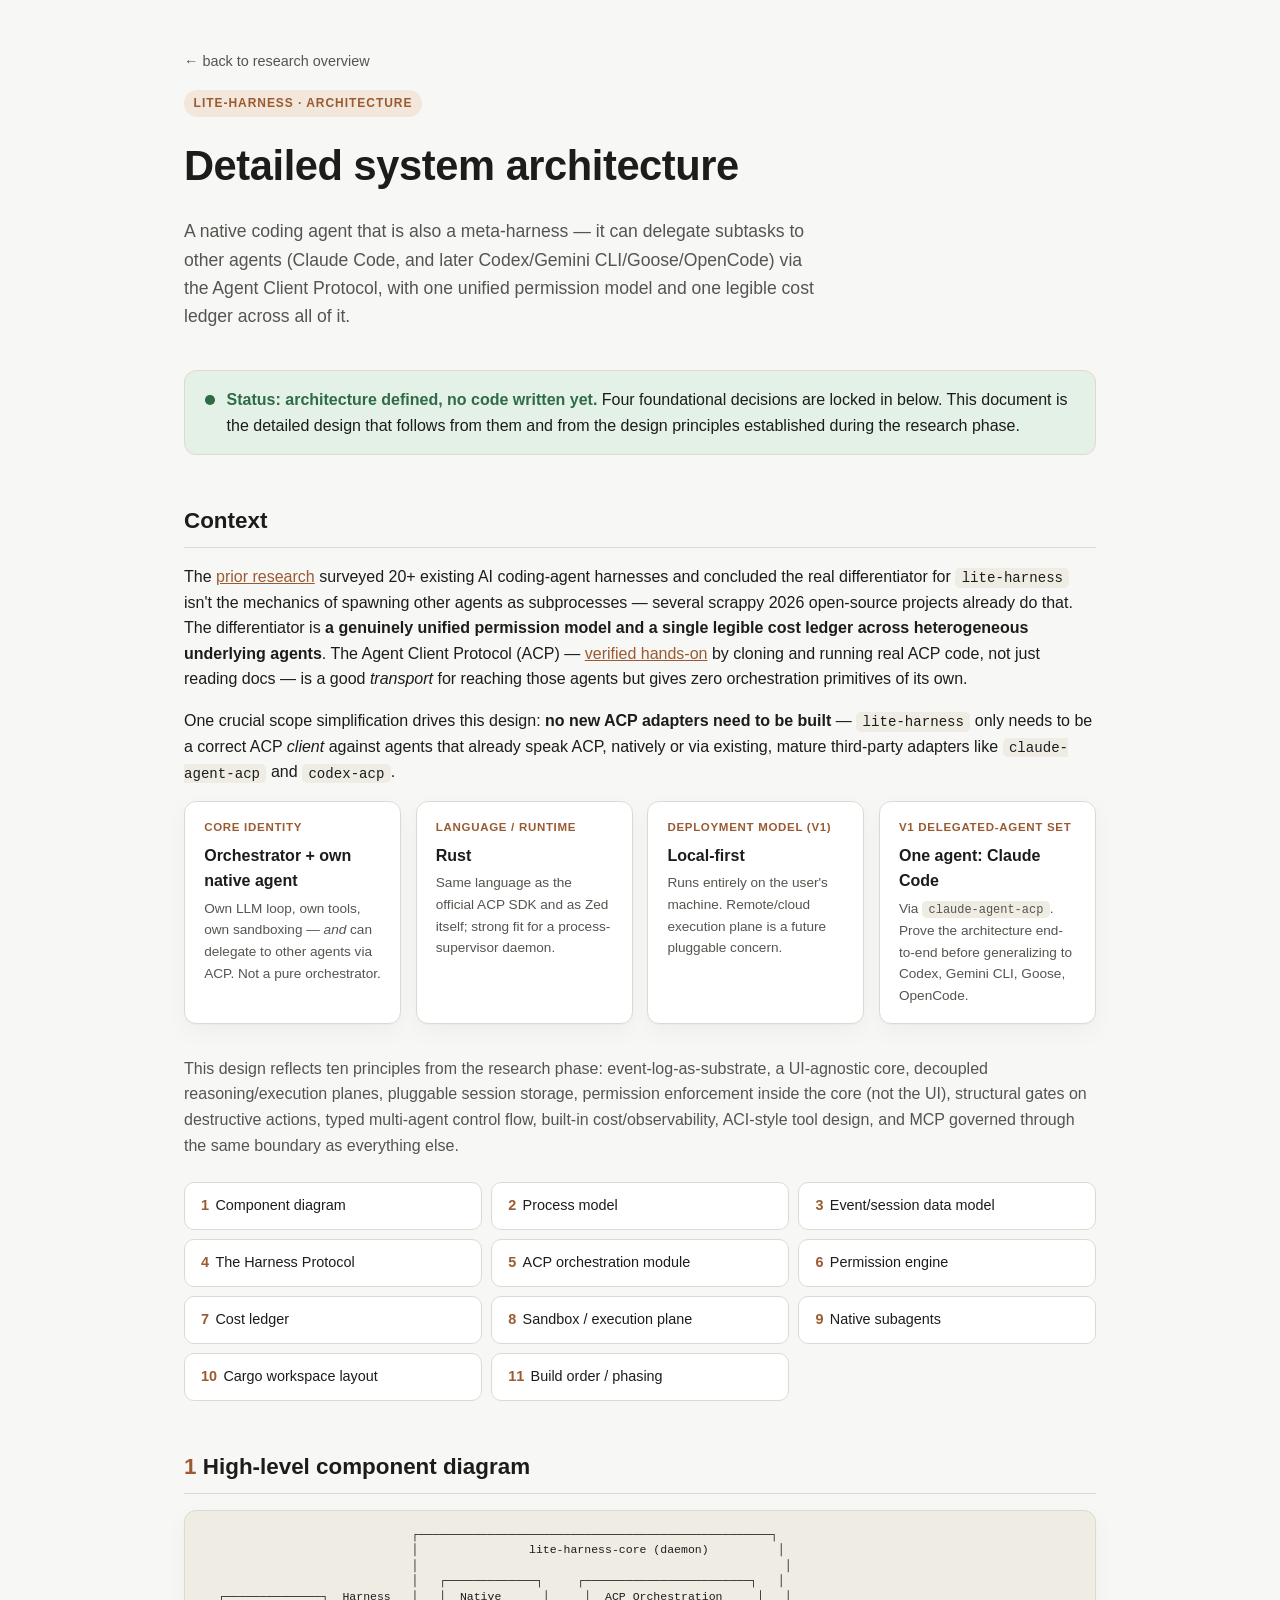
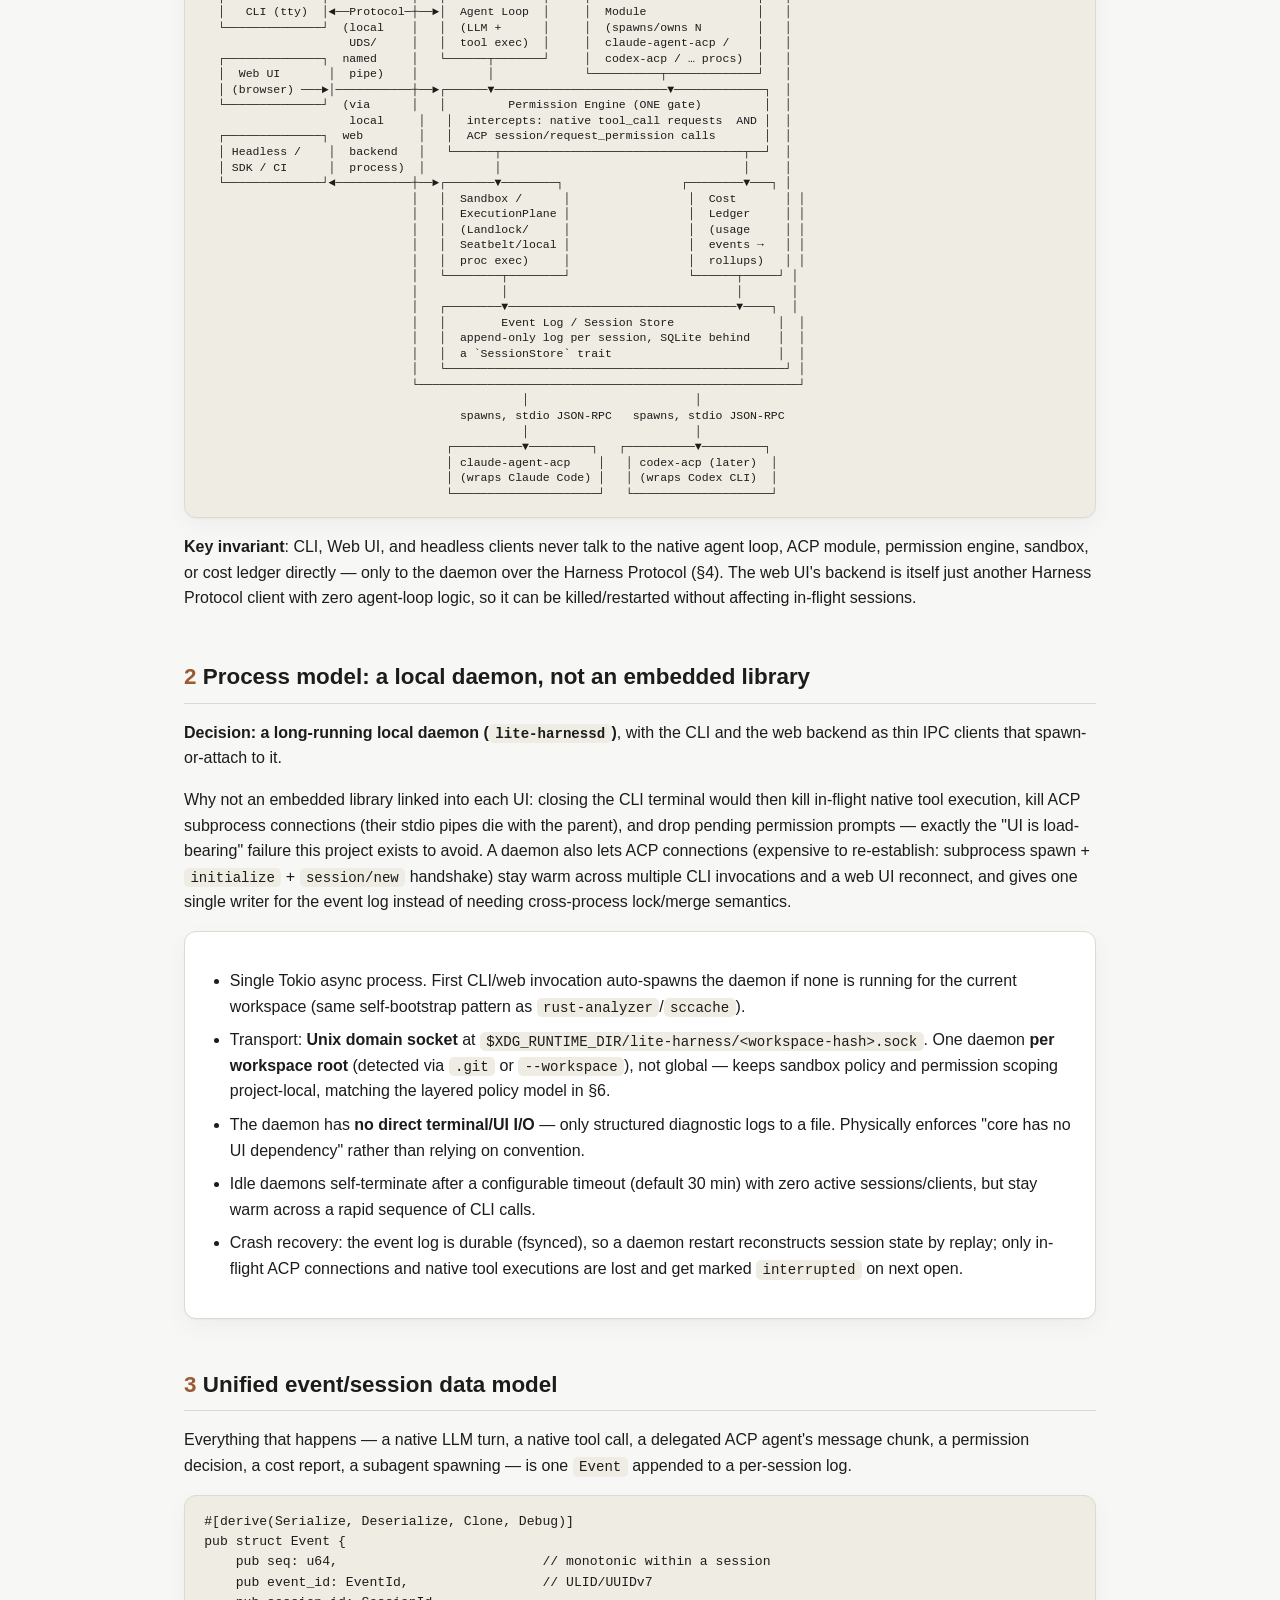
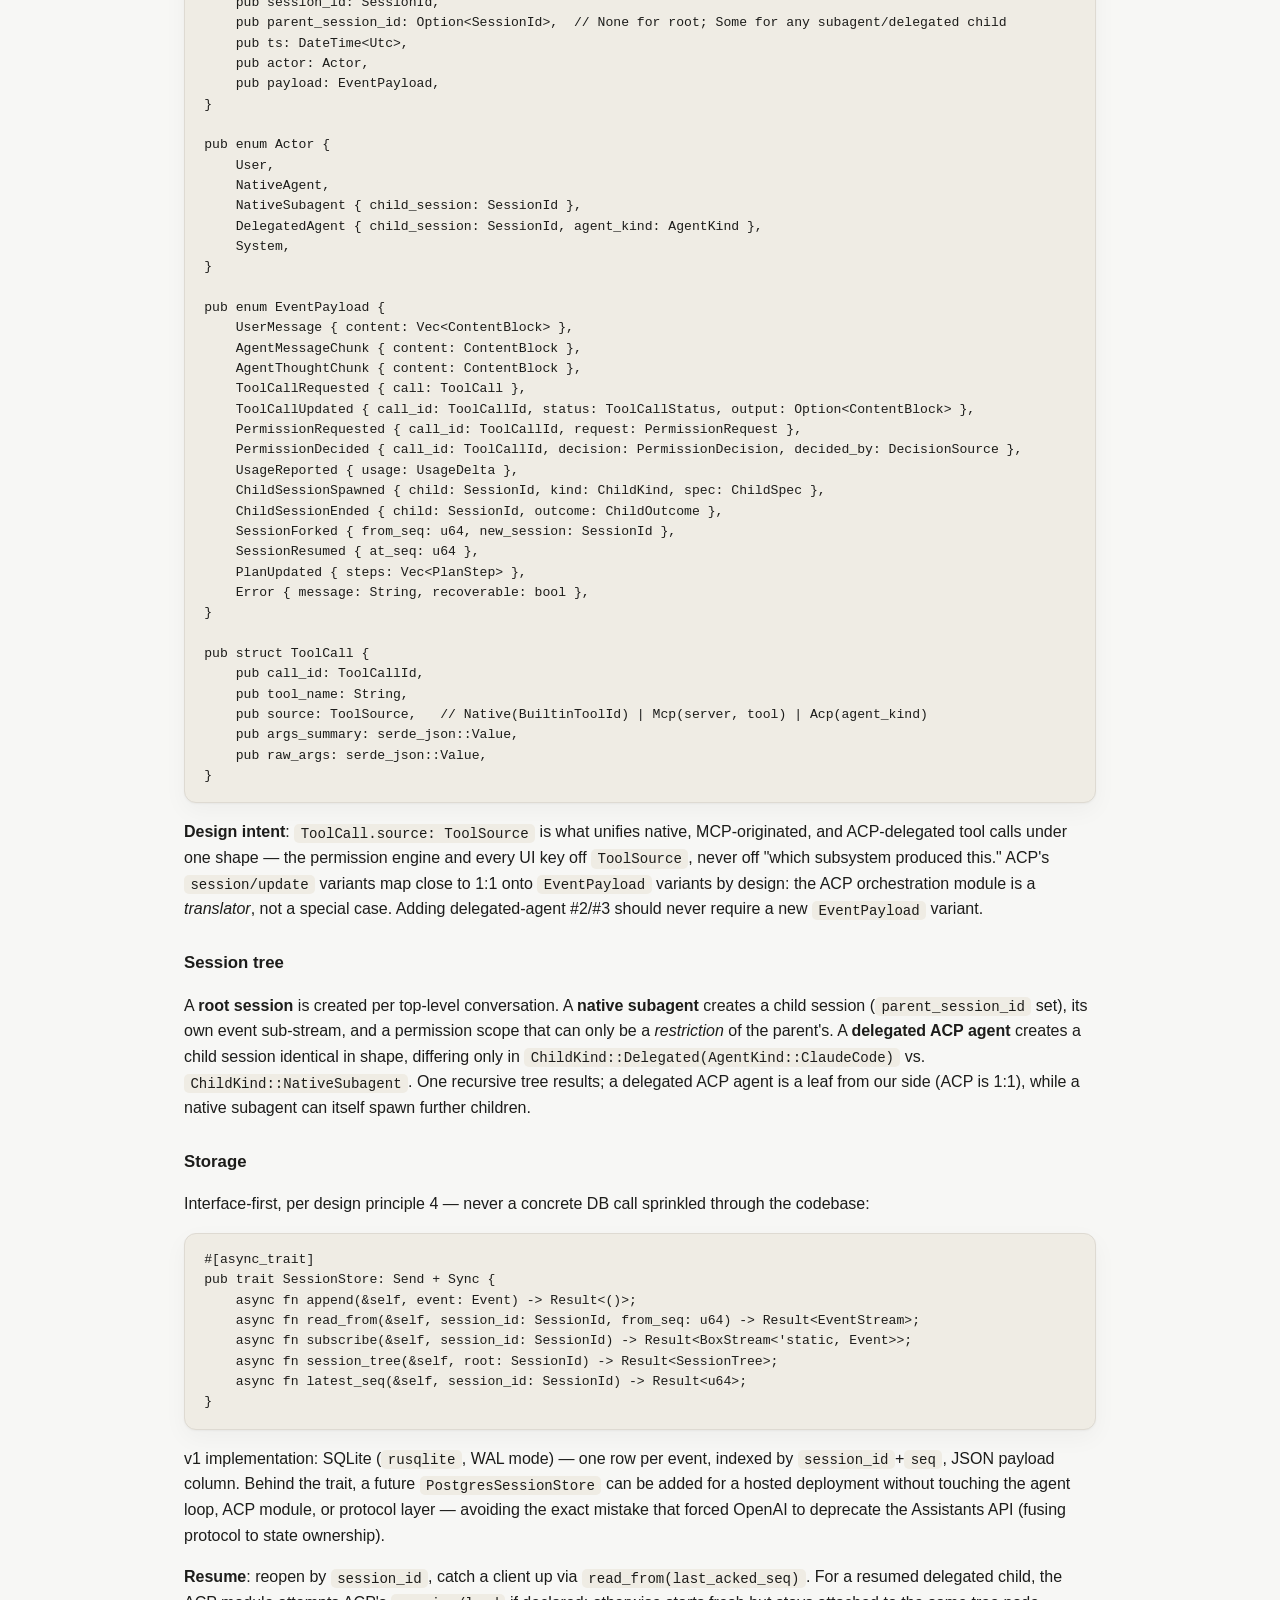
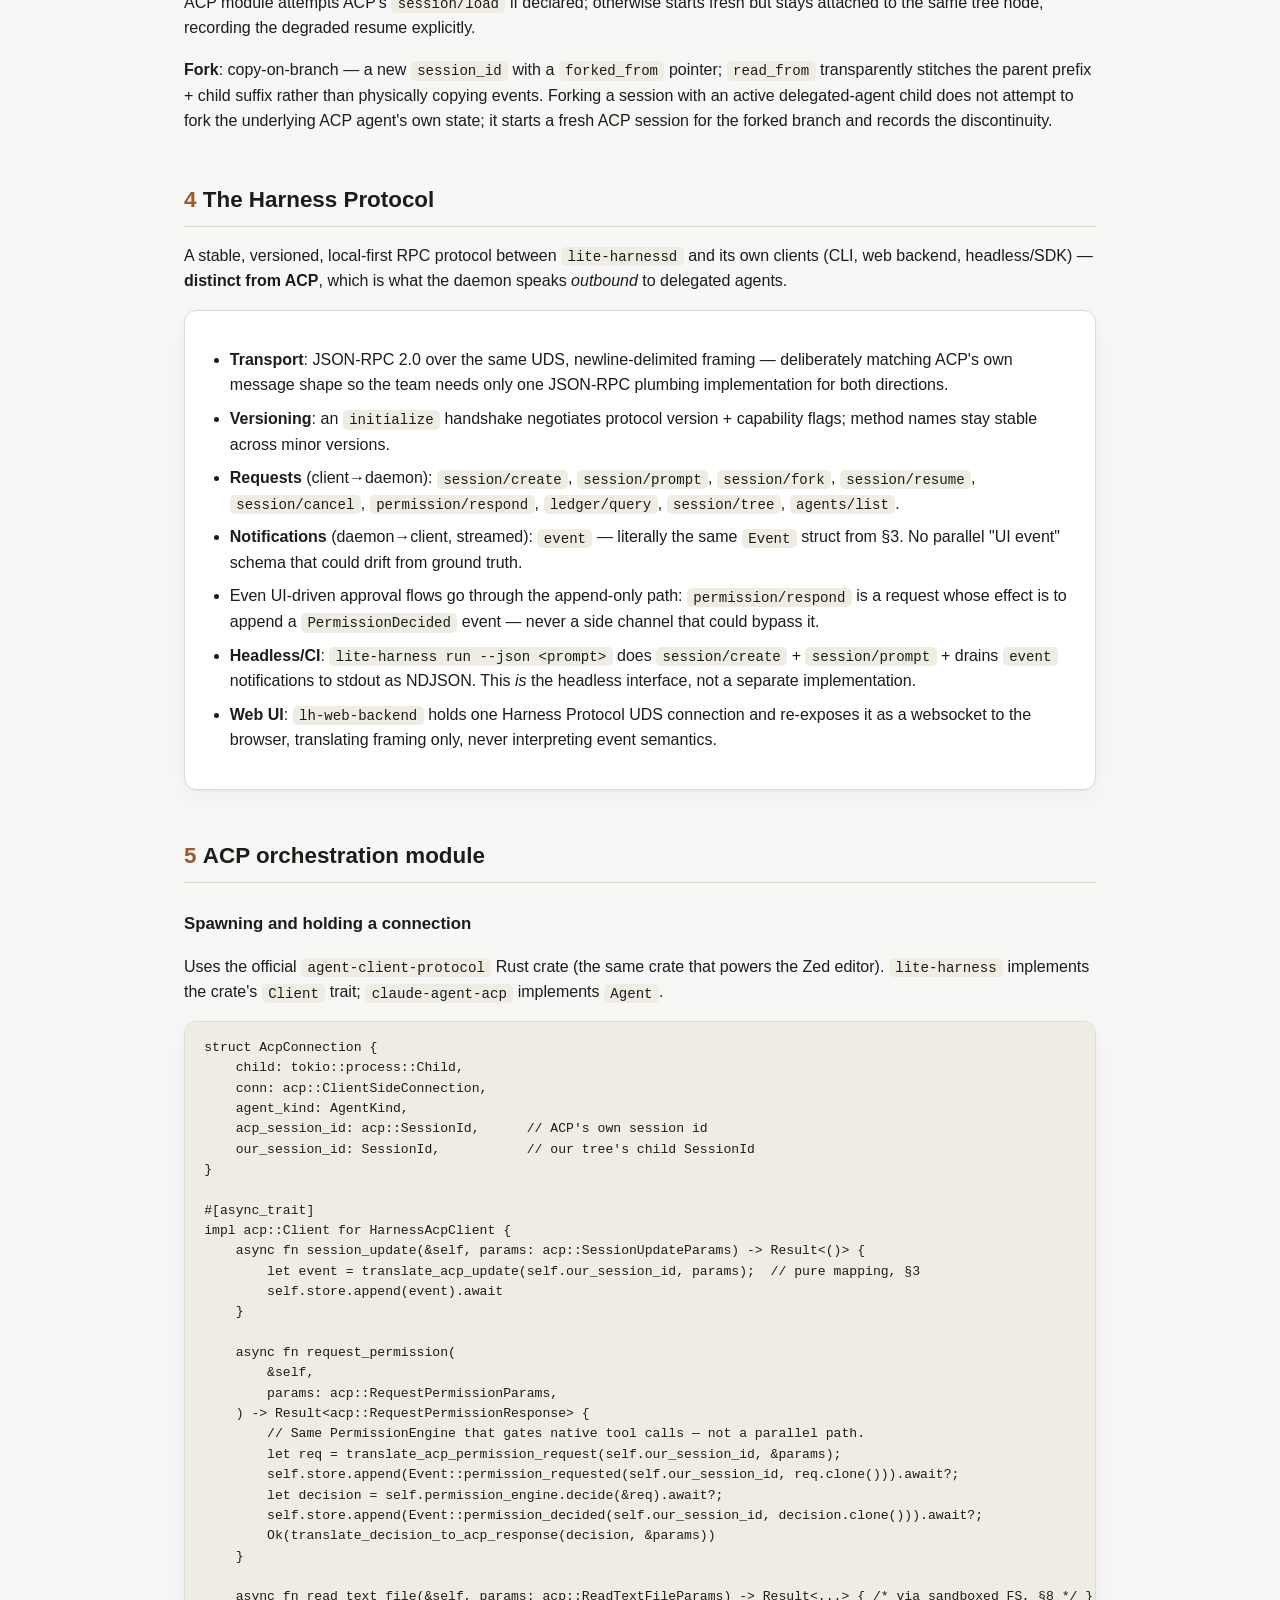
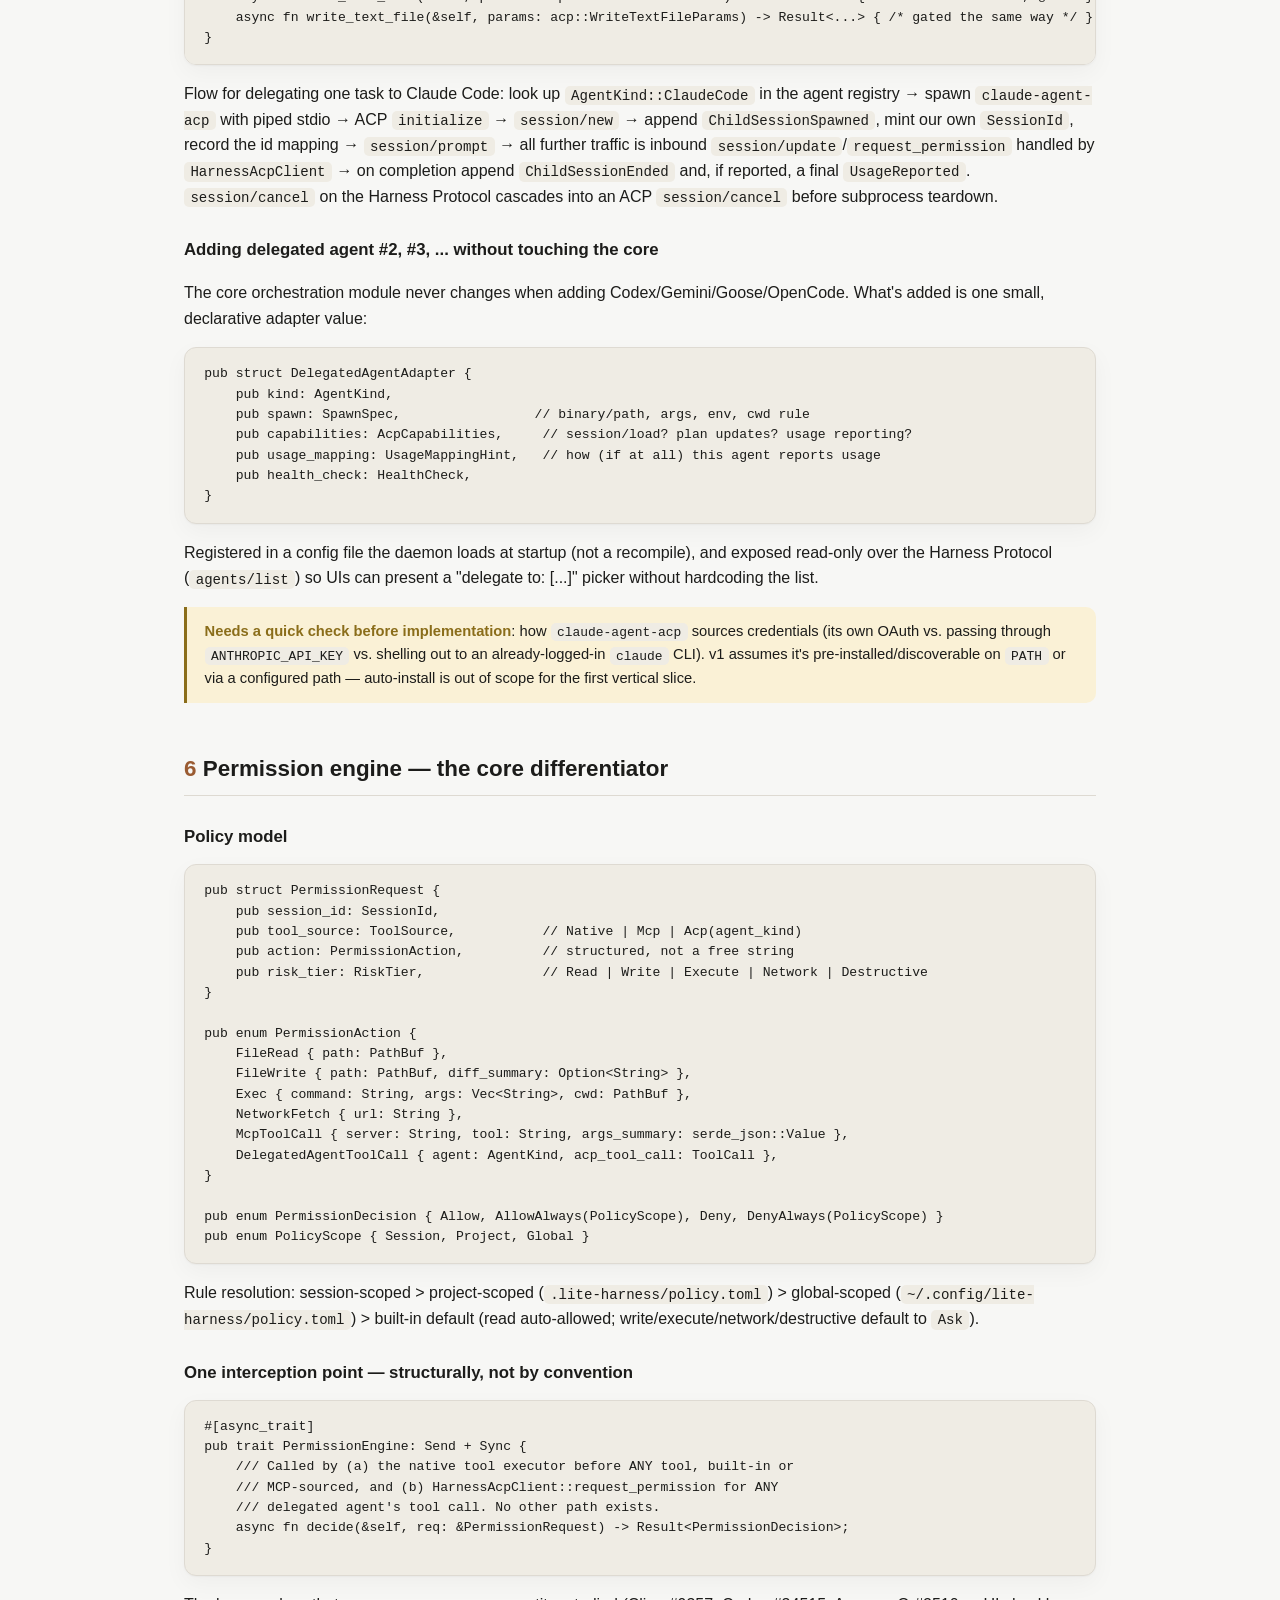
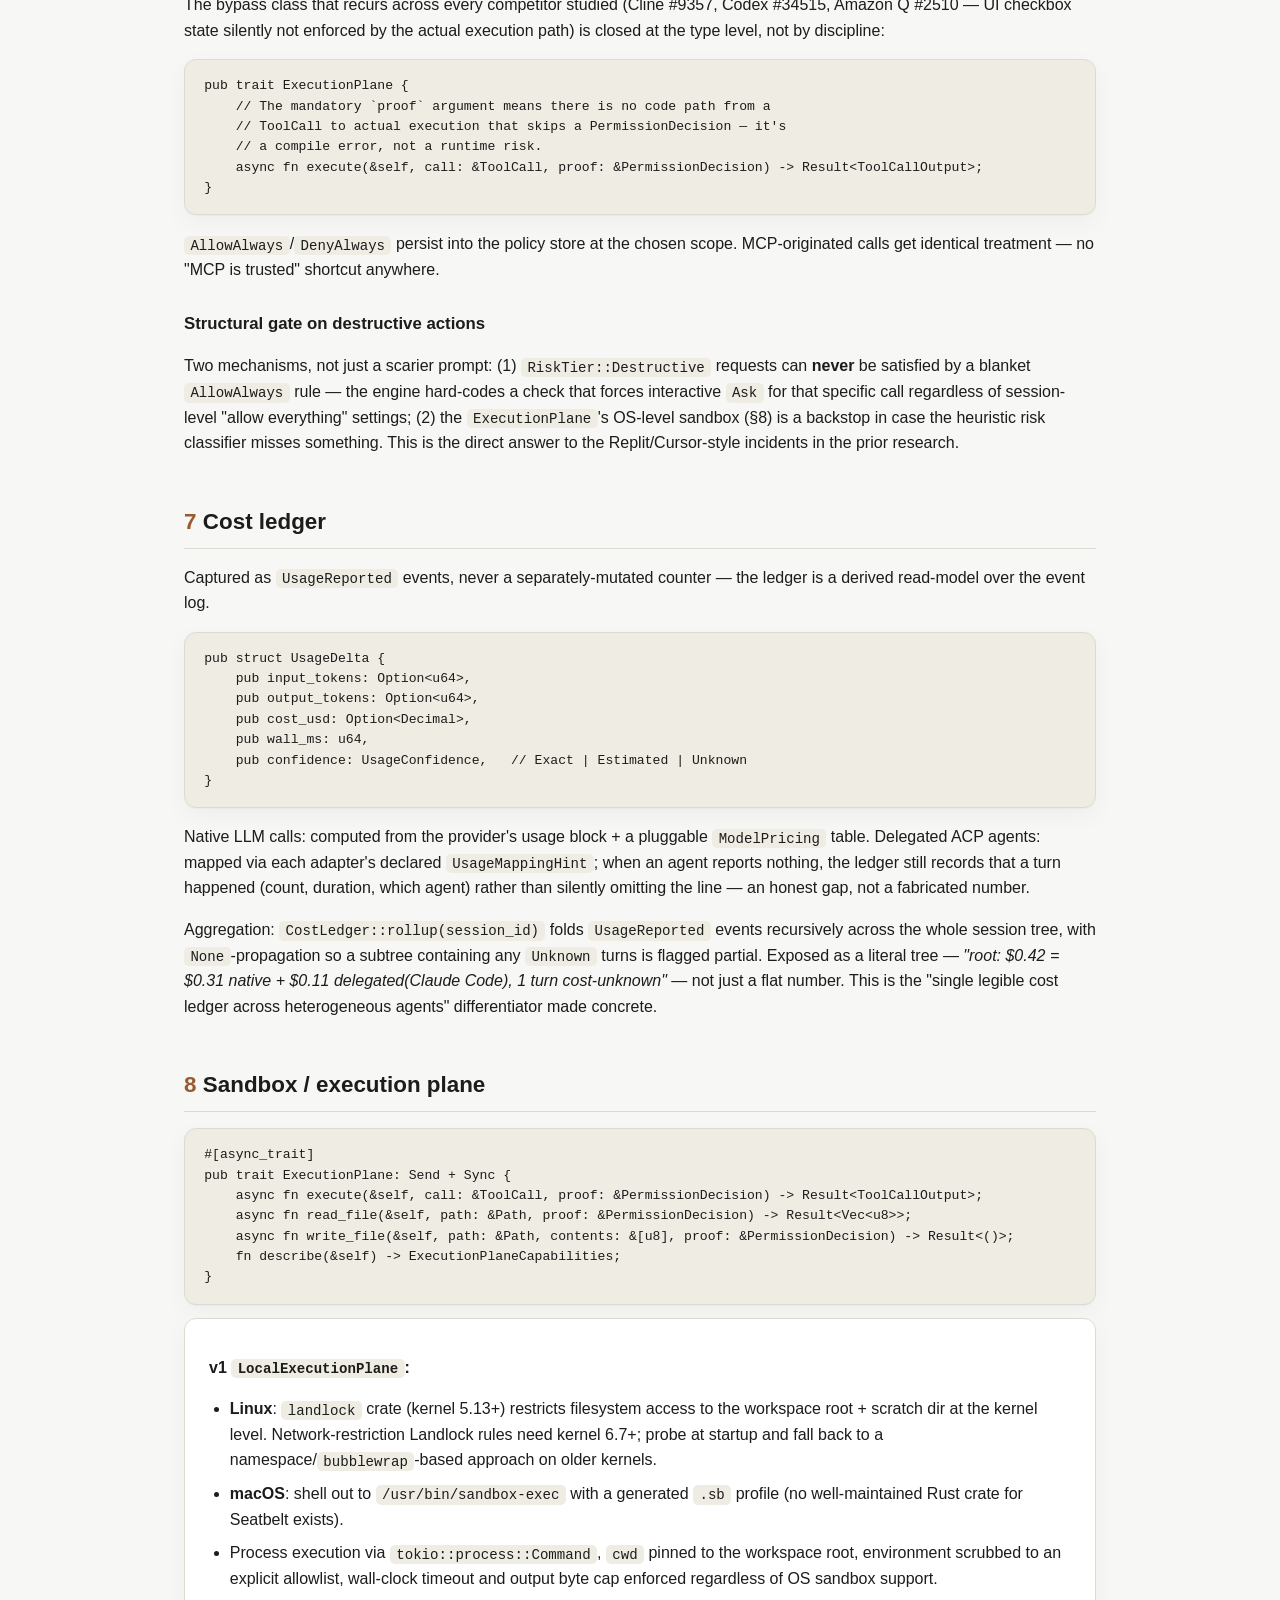
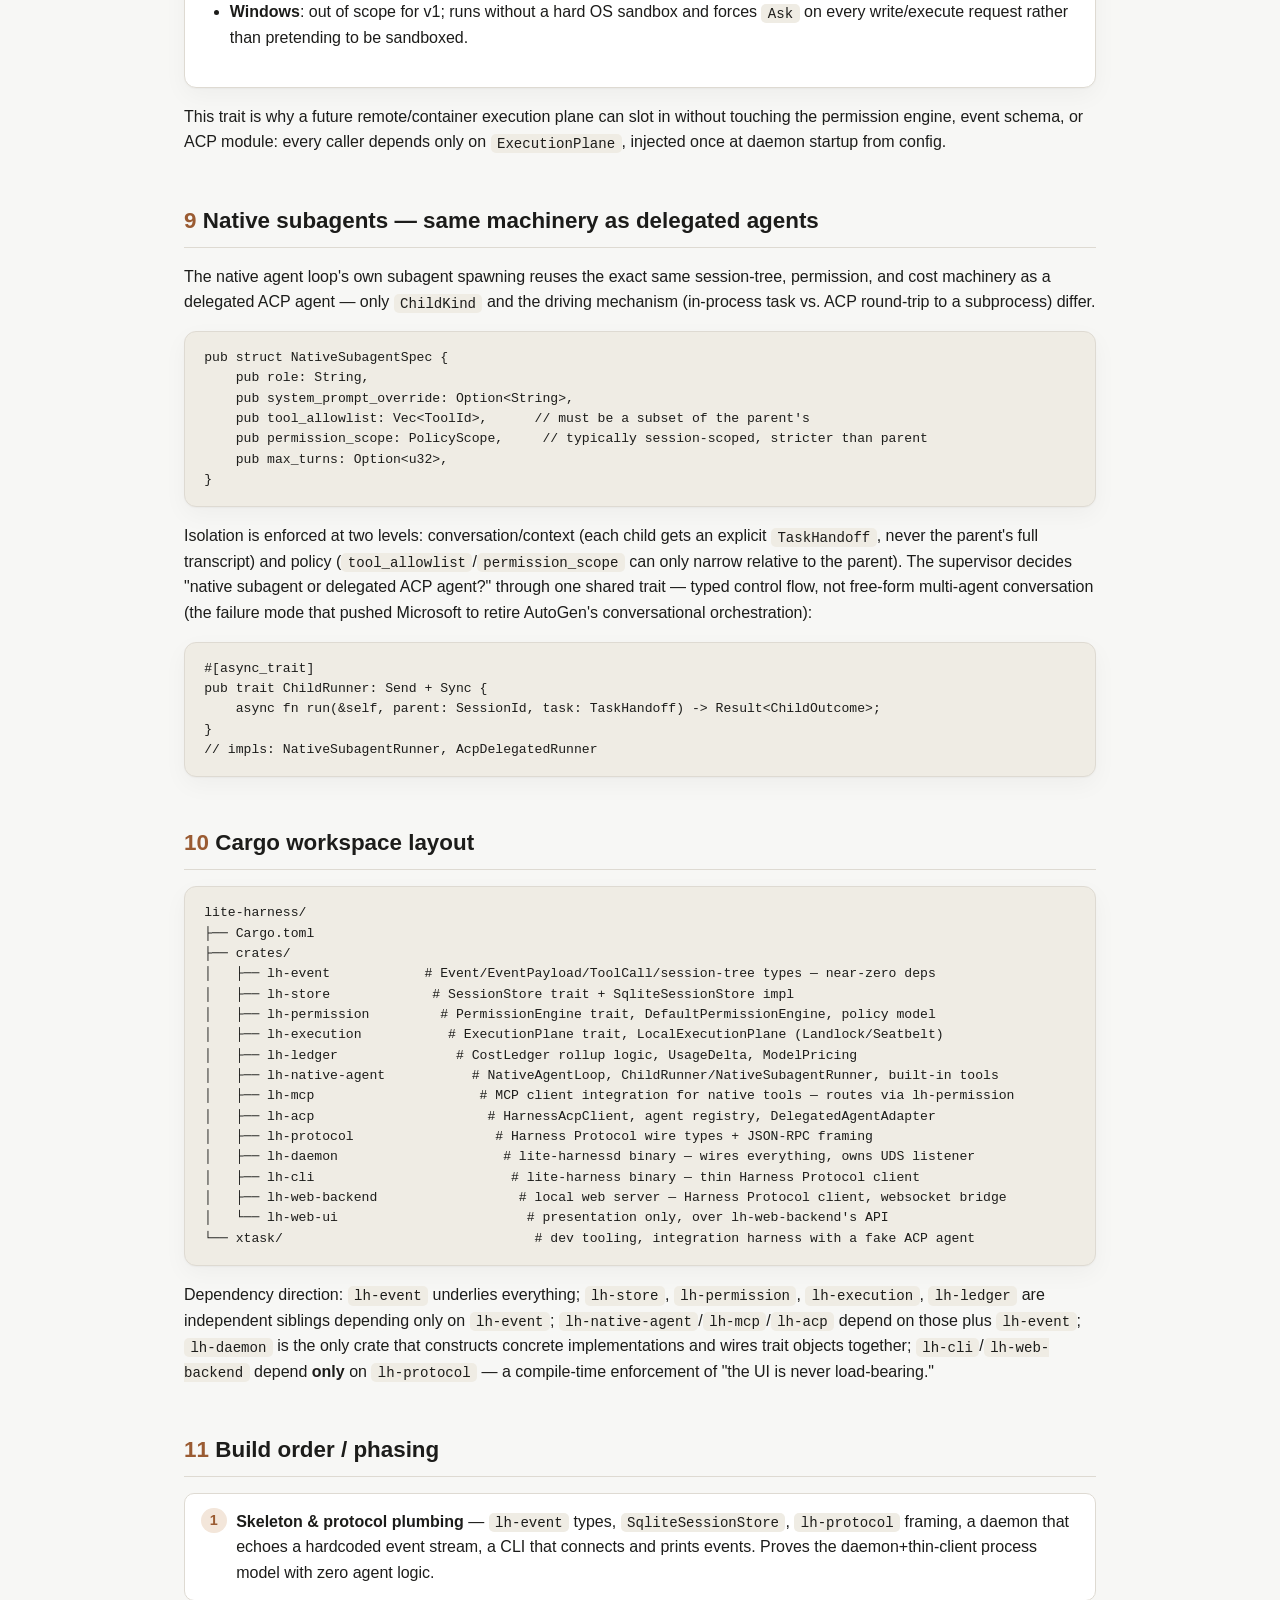
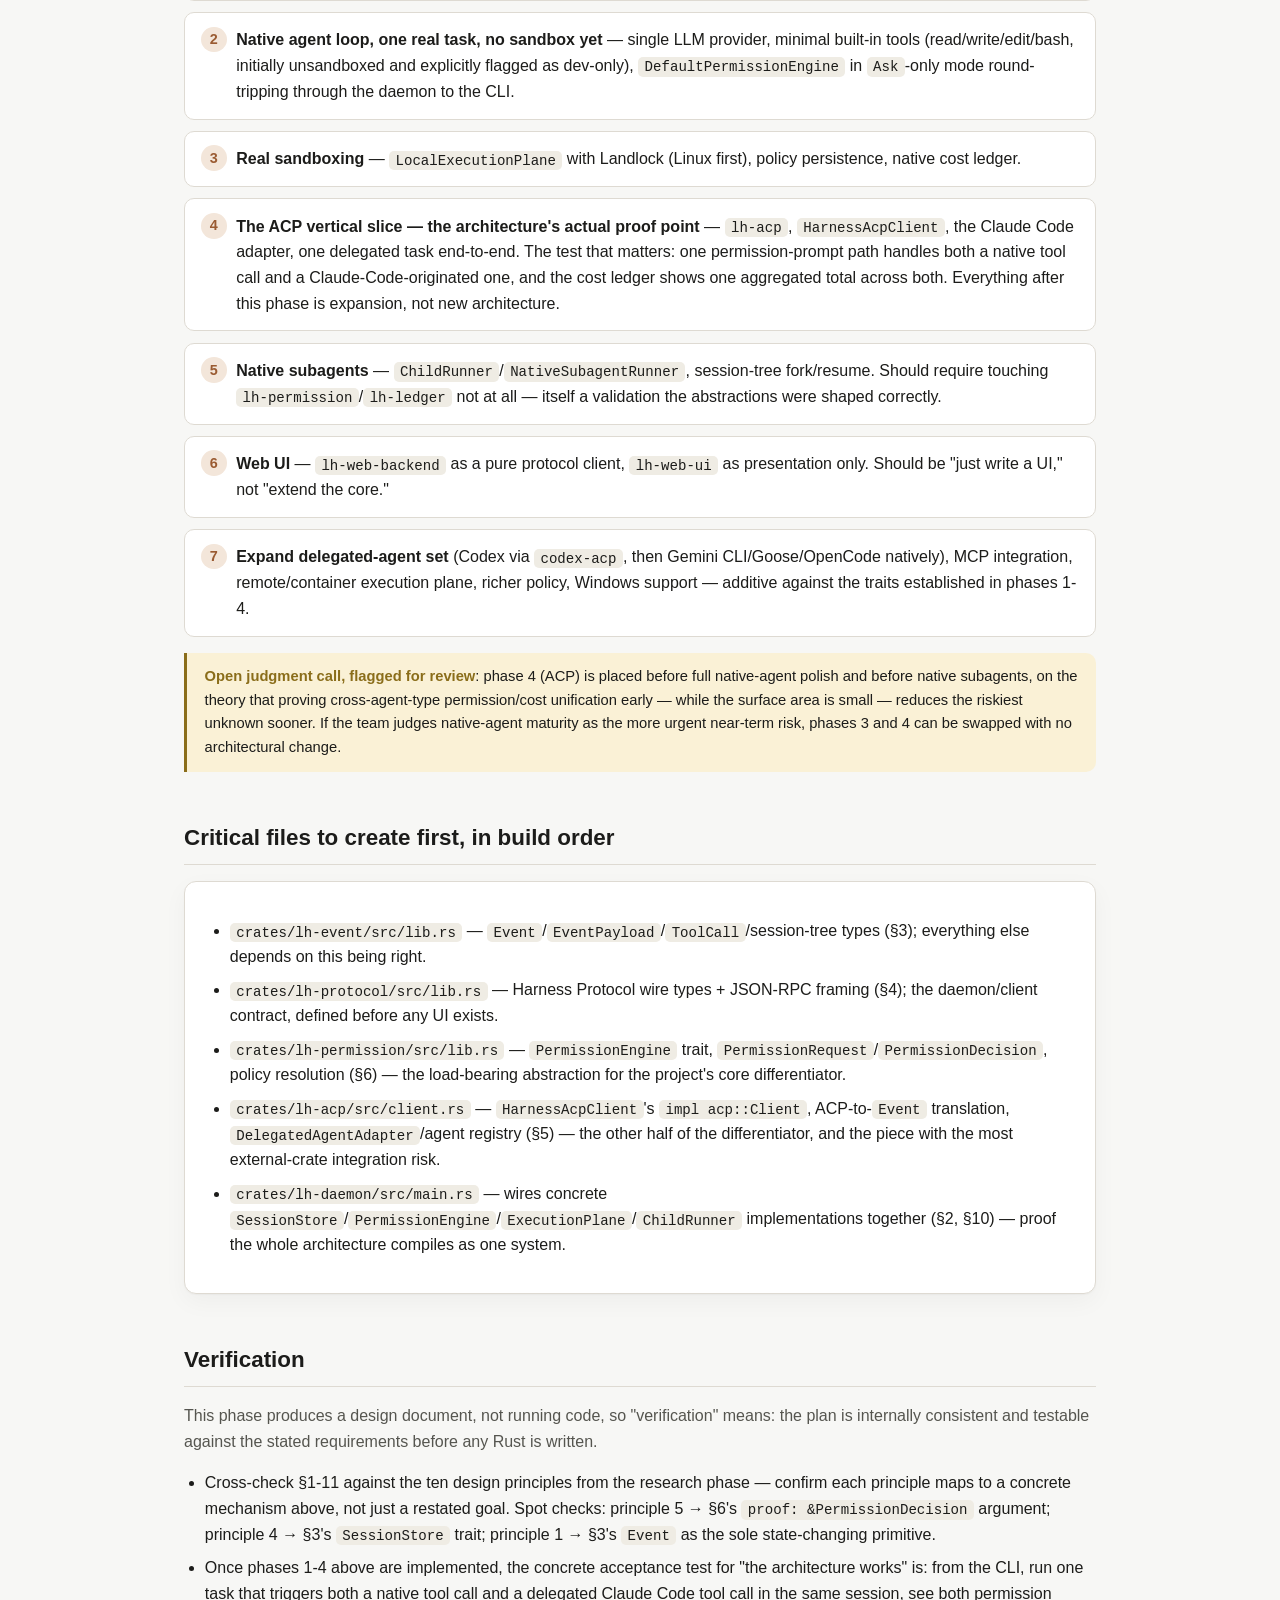
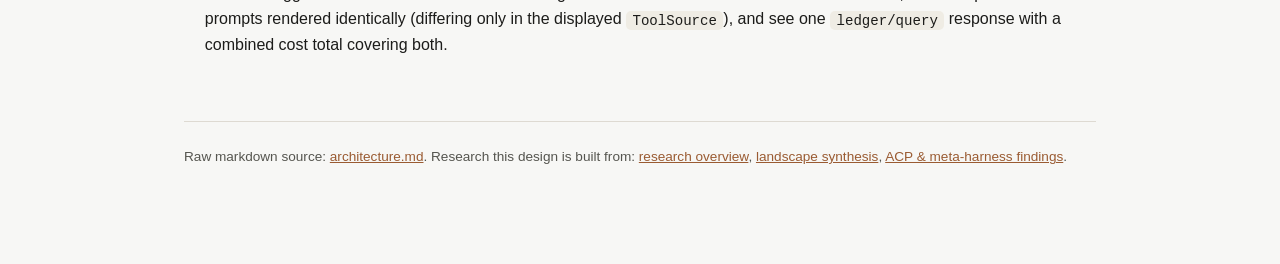
==== docs/architecture/index.html @ 16bb51ad "Add detailed system architecture as a dedicated GitHub Pages page Design the full lite-harness archi" ====
<!doctype html>
<html lang="en">
<head>
<meta charset="utf-8">
<meta name="viewport" content="width=device-width, initial-scale=1">
<title>lite-harness — Architecture</title>
<meta name="description" content="Detailed system architecture for lite-harness: a native coding agent that is also a meta-harness, delegating to other agents via ACP behind one unified permission model and cost ledger.">
<style>
  :root {
    --bg: #f7f7f5;
    --bg-elevated: #ffffff;
    --text: #1c1c1a;
    --text-dim: #55554f;
    --border: #dedad2;
    --accent: #9a5b32;
    --accent-bg: #f3e6da;
    --code-bg: #efece4;
    --tag-open: #8a6d1a;
    --tag-open-bg: #faf1d6;
    --tag-active: #2f6b46;
    --tag-active-bg: #e3f1e7;
    --tag-gone: #a13f3f;
    --tag-gone-bg: #f8e6e6;
    --shadow: 0 1px 2px rgba(0,0,0,0.04), 0 8px 24px rgba(0,0,0,0.04);
  }
  @media (prefers-color-scheme: dark) {
    :root:not([data-theme="light"]) {
      --bg: #171613;
      --bg-elevated: #201f1b;
      --text: #ece8df;
      --text-dim: #b3ada0;
      --border: #37342c;
      --accent: #e0a172;
      --accent-bg: #332419;
      --code-bg: #262420;
      --tag-open: #e0c25f;
      --tag-open-bg: #332c14;
      --tag-active: #7cc79a;
      --tag-active-bg: #16301f;
      --tag-gone: #e08a8a;
      --tag-gone-bg: #33191a;
      --shadow: 0 1px 2px rgba(0,0,0,0.3), 0 8px 24px rgba(0,0,0,0.35);
    }
  }
  :root[data-theme="dark"] {
    --bg: #171613;
    --bg-elevated: #201f1b;
    --text: #ece8df;
    --text-dim: #b3ada0;
    --border: #37342c;
    --accent: #e0a172;
    --accent-bg: #332419;
    --code-bg: #262420;
    --tag-open: #e0c25f;
    --tag-open-bg: #332c14;
    --tag-active: #7cc79a;
    --tag-active-bg: #16301f;
    --tag-gone: #e08a8a;
    --tag-gone-bg: #33191a;
    --shadow: 0 1px 2px rgba(0,0,0,0.3), 0 8px 24px rgba(0,0,0,0.35);
  }

  * { box-sizing: border-box; }
  body {
    margin: 0;
    background: var(--bg);
    color: var(--text);
    font-family: -apple-system, BlinkMacSystemFont, "Segoe UI", Helvetica, Arial, sans-serif;
    line-height: 1.6;
  }
  .wrap { max-width: 960px; margin: 0 auto; padding: 3rem 1.5rem 6rem; }

  header.hero { margin-bottom: 2.5rem; }
  .eyebrow {
    display: inline-block;
    font-size: 0.75rem;
    letter-spacing: 0.08em;
    text-transform: uppercase;
    color: var(--accent);
    background: var(--accent-bg);
    padding: 0.25rem 0.6rem;
    border-radius: 999px;
    font-weight: 600;
    margin-bottom: 1rem;
  }
  .back-link {
    display: inline-block;
    margin-bottom: 1rem;
    font-size: 0.9rem;
    color: var(--text-dim);
    text-decoration: none;
  }
  .back-link:hover { color: var(--accent); }
  h1 {
    font-size: clamp(1.8rem, 4vw, 2.6rem);
    margin: 0 0 0.75rem;
    letter-spacing: -0.01em;
  }
  .subtitle { color: var(--text-dim); font-size: 1.1rem; max-width: 65ch; }

  h2 {
    font-size: 1.4rem;
    margin: 3rem 0 1rem;
    padding-bottom: 0.5rem;
    border-bottom: 1px solid var(--border);
  }
  h2 .num { color: var(--accent); margin-right: 0.4rem; }
  h3 { font-size: 1.05rem; margin: 1.75rem 0 0.5rem; }
  p { color: var(--text); }
  p.dim, li.dim { color: var(--text-dim); }

  .card {
    background: var(--bg-elevated);
    border: 1px solid var(--border);
    border-radius: 12px;
    padding: 1.25rem 1.5rem;
    box-shadow: var(--shadow);
    margin-bottom: 1rem;
  }

  .status-banner {
    display: flex;
    gap: 0.75rem;
    align-items: flex-start;
    background: var(--tag-active-bg);
    border: 1px solid var(--border);
    border-radius: 12px;
    padding: 1rem 1.25rem;
    margin-bottom: 2rem;
  }
  .status-banner .dot {
    flex-shrink: 0;
    width: 0.6rem; height: 0.6rem;
    border-radius: 50%;
    background: var(--tag-active);
    margin-top: 0.5rem;
  }
  .status-banner strong { color: var(--tag-active); }

  ul, ol { padding-left: 1.3rem; }
  li { margin-bottom: 0.5rem; }

  code {
    background: var(--code-bg);
    padding: 0.1rem 0.4rem;
    border-radius: 5px;
    font-size: 0.88em;
    font-family: ui-monospace, SFMono-Regular, Menlo, Consolas, monospace;
  }

  pre {
    background: var(--code-bg);
    border: 1px solid var(--border);
    border-radius: 12px;
    padding: 1rem 1.2rem;
    overflow-x: auto;
    font-size: 0.82rem;
    line-height: 1.55;
    font-family: ui-monospace, SFMono-Regular, Menlo, Consolas, monospace;
    box-shadow: var(--shadow);
  }
  pre code { background: none; padding: 0; font-size: 1em; }
  pre.diagram { font-size: 0.72rem; line-height: 1.35; }

  .decisions-grid {
    display: grid;
    grid-template-columns: repeat(auto-fit, minmax(210px, 1fr));
    gap: 0.9rem;
    margin: 1rem 0 2rem;
  }
  .decision-card {
    background: var(--bg-elevated);
    border: 1px solid var(--border);
    border-radius: 12px;
    padding: 1rem 1.2rem;
    box-shadow: var(--shadow);
  }
  .decision-card .label {
    font-size: 0.72rem;
    text-transform: uppercase;
    letter-spacing: 0.06em;
    color: var(--accent);
    font-weight: 600;
    margin-bottom: 0.4rem;
  }
  .decision-card .value { font-weight: 600; margin-bottom: 0.25rem; }
  .decision-card .detail { font-size: 0.85rem; color: var(--text-dim); }

  .toc {
    display: grid;
    grid-template-columns: repeat(auto-fit, minmax(240px, 1fr));
    gap: 0.6rem;
    margin: 1.5rem 0;
  }
  .toc a {
    display: block;
    text-decoration: none;
    color: inherit;
    background: var(--bg-elevated);
    border: 1px solid var(--border);
    border-radius: 10px;
    padding: 0.7rem 1rem;
    font-size: 0.9rem;
    transition: border-color 0.12s ease;
  }
  .toc a:hover { border-color: var(--accent); }
  .toc .n { color: var(--accent); font-weight: 700; margin-right: 0.4rem; }

  .judgment {
    border-left: 3px solid var(--tag-open);
    background: var(--tag-open-bg);
    border-radius: 0 10px 10px 0;
    padding: 0.8rem 1.1rem;
    margin: 1rem 0;
    font-size: 0.92rem;
  }
  .judgment strong { color: var(--tag-open); }

  .phase-list { list-style: none; padding: 0; counter-reset: ph; }
  .phase-list li {
    counter-increment: ph;
    background: var(--bg-elevated);
    border: 1px solid var(--border);
    border-radius: 10px;
    padding: 0.9rem 1.1rem 0.9rem 3.2rem;
    margin-bottom: 0.7rem;
    position: relative;
  }
  .phase-list li::before {
    content: counter(ph);
    position: absolute;
    left: 1rem; top: 0.85rem;
    font-weight: 700;
    color: var(--accent);
    font-size: 0.9rem;
    background: var(--accent-bg);
    width: 1.6rem; height: 1.6rem;
    border-radius: 50%;
    display: flex; align-items: center; justify-content: center;
  }

  a { color: var(--accent); }

  footer {
    margin-top: 4rem;
    padding-top: 1.5rem;
    border-top: 1px solid var(--border);
    color: var(--text-dim);
    font-size: 0.85rem;
  }
</style>
</head>
<body>
<div class="wrap">

  <a class="back-link" href="../index.html">&larr; back to research overview</a>

  <header class="hero">
    <span class="eyebrow">lite-harness · architecture</span>
    <h1>Detailed system architecture</h1>
    <p class="subtitle">A native coding agent that is also a meta-harness — it can delegate subtasks to other agents (Claude Code, and later Codex/Gemini CLI/Goose/OpenCode) via the Agent Client Protocol, with one unified permission model and one legible cost ledger across all of it.</p>
  </header>

  <div class="status-banner">
    <div class="dot"></div>
    <div>
      <strong>Status: architecture defined, no code written yet.</strong> Four foundational decisions are locked in below. This document is the detailed design that follows from them and from the design principles established during the research phase.
    </div>
  </div>

  <section>
    <h2>Context</h2>
    <p>The <a href="../index.html">prior research</a> surveyed 20+ existing AI coding-agent harnesses and concluded the real differentiator for <code>lite-harness</code> isn't the mechanics of spawning other agents as subprocesses — several scrappy 2026 open-source projects already do that. The differentiator is <strong>a genuinely unified permission model and a single legible cost ledger across heterogeneous underlying agents</strong>. The Agent Client Protocol (ACP) — <a href="../research/raw/acp-and-meta-harness.md">verified hands-on</a> by cloning and running real ACP code, not just reading docs — is a good <em>transport</em> for reaching those agents but gives zero orchestration primitives of its own.</p>
    <p>One crucial scope simplification drives this design: <strong>no new ACP adapters need to be built</strong> — <code>lite-harness</code> only needs to be a correct ACP <em>client</em> against agents that already speak ACP, natively or via existing, mature third-party adapters like <code>claude-agent-acp</code> and <code>codex-acp</code>.</p>

    <div class="decisions-grid">
      <div class="decision-card">
        <div class="label">Core identity</div>
        <div class="value">Orchestrator + own native agent</div>
        <div class="detail">Own LLM loop, own tools, own sandboxing — <em>and</em> can delegate to other agents via ACP. Not a pure orchestrator.</div>
      </div>
      <div class="decision-card">
        <div class="label">Language / runtime</div>
        <div class="value">Rust</div>
        <div class="detail">Same language as the official ACP SDK and as Zed itself; strong fit for a process-supervisor daemon.</div>
      </div>
      <div class="decision-card">
        <div class="label">Deployment model (v1)</div>
        <div class="value">Local-first</div>
        <div class="detail">Runs entirely on the user's machine. Remote/cloud execution plane is a future pluggable concern.</div>
      </div>
      <div class="decision-card">
        <div class="label">v1 delegated-agent set</div>
        <div class="value">One agent: Claude Code</div>
        <div class="detail">Via <code>claude-agent-acp</code>. Prove the architecture end-to-end before generalizing to Codex, Gemini CLI, Goose, OpenCode.</div>
      </div>
    </div>

    <p class="dim">This design reflects ten principles from the research phase: event-log-as-substrate, a UI-agnostic core, decoupled reasoning/execution planes, pluggable session storage, permission enforcement inside the core (not the UI), structural gates on destructive actions, typed multi-agent control flow, built-in cost/observability, ACI-style tool design, and MCP governed through the same boundary as everything else.</p>
  </section>

  <nav class="toc">
    <a href="#diagram"><span class="n">1</span>Component diagram</a>
    <a href="#process"><span class="n">2</span>Process model</a>
    <a href="#data-model"><span class="n">3</span>Event/session data model</a>
    <a href="#protocol"><span class="n">4</span>The Harness Protocol</a>
    <a href="#acp"><span class="n">5</span>ACP orchestration module</a>
    <a href="#permission"><span class="n">6</span>Permission engine</a>
    <a href="#ledger"><span class="n">7</span>Cost ledger</a>
    <a href="#sandbox"><span class="n">8</span>Sandbox / execution plane</a>
    <a href="#subagents"><span class="n">9</span>Native subagents</a>
    <a href="#workspace"><span class="n">10</span>Cargo workspace layout</a>
    <a href="#phasing"><span class="n">11</span>Build order / phasing</a>
  </nav>

  <section id="diagram">
    <h2><span class="num">1</span>High-level component diagram</h2>
    <pre class="diagram"><code>                              ┌───────────────────────────────────────────────────┐
                              │                lite-harness-core (daemon)          │
                              │                                                     │
                              │   ┌─────────────┐     ┌────────────────────────┐   │
  ┌──────────────┐  Harness   │   │  Native      │     │  ACP Orchestration     │   │
  │   CLI (tty)  │◄──Protocol─┼──►│  Agent Loop  │     │  Module                │   │
  └──────────────┘  (local    │   │  (LLM +      │     │  (spawns/owns N        │   │
                     UDS/     │   │  tool exec)  │     │  claude-agent-acp /    │   │
  ┌──────────────┐  named     │   └──────┬───────┘     │  codex-acp / … procs)  │   │
  │  Web UI       │  pipe)    │          │             └──────────┬─────────────┘   │
  │ (browser) ───►│───────────┼──►┌──────▼─────────────────────────▼─────────────┐  │
  └──────────────┘  (via      │   │         Permission Engine (ONE gate)         │  │
                     local     │   │  intercepts: native tool_call requests  AND │  │
  ┌──────────────┐  web        │   │  ACP session/request_permission calls       │  │
  │ Headless /    │  backend   │   └──────┬───────────────────────────────────┬──┘  │
  │ SDK / CI      │  process)  │          │                                   │     │
  └──────────────┘◄───────────┼──►┌───────▼────────┐                 ┌────────▼───┐ │
                              │   │  Sandbox /      │                 │  Cost       │ │
                              │   │  ExecutionPlane │                 │  Ledger     │ │
                              │   │  (Landlock/     │                 │  (usage     │ │
                              │   │  Seatbelt/local │                 │  events →   │ │
                              │   │  proc exec)     │                 │  rollups)   │ │
                              │   └────────┬────────┘                 └──────┬─────┘ │
                              │            │                                 │       │
                              │   ┌────────▼─────────────────────────────────▼────┐  │
                              │   │        Event Log / Session Store               │  │
                              │   │  append-only log per session, SQLite behind    │  │
                              │   │  a `SessionStore` trait                        │  │
                              │   └─────────────────────────────────────────────────┘ │
                              └───────────────────────────────────────────────────────┘
                                              │                        │
                                     spawns, stdio JSON-RPC   spawns, stdio JSON-RPC
                                              │                        │
                                   ┌──────────▼─────────┐   ┌──────────▼─────────┐
                                   │ claude-agent-acp    │   │ codex-acp (later)  │
                                   │ (wraps Claude Code) │   │ (wraps Codex CLI)  │
                                   └─────────────────────┘   └────────────────────┘</code></pre>
    <p><strong>Key invariant</strong>: CLI, Web UI, and headless clients never talk to the native agent loop, ACP module, permission engine, sandbox, or cost ledger directly — only to the daemon over the Harness Protocol (§4). The web UI's backend is itself just another Harness Protocol client with zero agent-loop logic, so it can be killed/restarted without affecting in-flight sessions.</p>
  </section>

  <section id="process">
    <h2><span class="num">2</span>Process model: a local daemon, not an embedded library</h2>
    <p><strong>Decision: a long-running local daemon (<code>lite-harnessd</code>)</strong>, with the CLI and the web backend as thin IPC clients that spawn-or-attach to it.</p>
    <p>Why not an embedded library linked into each UI: closing the CLI terminal would then kill in-flight native tool execution, kill ACP subprocess connections (their stdio pipes die with the parent), and drop pending permission prompts — exactly the "UI is load-bearing" failure this project exists to avoid. A daemon also lets ACP connections (expensive to re-establish: subprocess spawn + <code>initialize</code> + <code>session/new</code> handshake) stay warm across multiple CLI invocations and a web UI reconnect, and gives one single writer for the event log instead of needing cross-process lock/merge semantics.</p>
    <div class="card">
      <ul>
        <li>Single Tokio async process. First CLI/web invocation auto-spawns the daemon if none is running for the current workspace (same self-bootstrap pattern as <code>rust-analyzer</code>/<code>sccache</code>).</li>
        <li>Transport: <strong>Unix domain socket</strong> at <code>$XDG_RUNTIME_DIR/lite-harness/&lt;workspace-hash&gt;.sock</code>. One daemon <strong>per workspace root</strong> (detected via <code>.git</code> or <code>--workspace</code>), not global — keeps sandbox policy and permission scoping project-local, matching the layered policy model in §6.</li>
        <li>The daemon has <strong>no direct terminal/UI I/O</strong> — only structured diagnostic logs to a file. Physically enforces "core has no UI dependency" rather than relying on convention.</li>
        <li>Idle daemons self-terminate after a configurable timeout (default 30 min) with zero active sessions/clients, but stay warm across a rapid sequence of CLI calls.</li>
        <li>Crash recovery: the event log is durable (fsynced), so a daemon restart reconstructs session state by replay; only in-flight ACP connections and native tool executions are lost and get marked <code>interrupted</code> on next open.</li>
      </ul>
    </div>
  </section>

  <section id="data-model">
    <h2><span class="num">3</span>Unified event/session data model</h2>
    <p>Everything that happens — a native LLM turn, a native tool call, a delegated ACP agent's message chunk, a permission decision, a cost report, a subagent spawning — is one <code>Event</code> appended to a per-session log.</p>
    <pre><code>#[derive(Serialize, Deserialize, Clone, Debug)]
pub struct Event {
    pub seq: u64,                          // monotonic within a session
    pub event_id: EventId,                 // ULID/UUIDv7
    pub session_id: SessionId,
    pub parent_session_id: Option&lt;SessionId&gt;,  // None for root; Some for any subagent/delegated child
    pub ts: DateTime&lt;Utc&gt;,
    pub actor: Actor,
    pub payload: EventPayload,
}

pub enum Actor {
    User,
    NativeAgent,
    NativeSubagent { child_session: SessionId },
    DelegatedAgent { child_session: SessionId, agent_kind: AgentKind },
    System,
}

pub enum EventPayload {
    UserMessage { content: Vec&lt;ContentBlock&gt; },
    AgentMessageChunk { content: ContentBlock },
    AgentThoughtChunk { content: ContentBlock },
    ToolCallRequested { call: ToolCall },
    ToolCallUpdated { call_id: ToolCallId, status: ToolCallStatus, output: Option&lt;ContentBlock&gt; },
    PermissionRequested { call_id: ToolCallId, request: PermissionRequest },
    PermissionDecided { call_id: ToolCallId, decision: PermissionDecision, decided_by: DecisionSource },
    UsageReported { usage: UsageDelta },
    ChildSessionSpawned { child: SessionId, kind: ChildKind, spec: ChildSpec },
    ChildSessionEnded { child: SessionId, outcome: ChildOutcome },
    SessionForked { from_seq: u64, new_session: SessionId },
    SessionResumed { at_seq: u64 },
    PlanUpdated { steps: Vec&lt;PlanStep&gt; },
    Error { message: String, recoverable: bool },
}

pub struct ToolCall {
    pub call_id: ToolCallId,
    pub tool_name: String,
    pub source: ToolSource,   // Native(BuiltinToolId) | Mcp(server, tool) | Acp(agent_kind)
    pub args_summary: serde_json::Value,
    pub raw_args: serde_json::Value,
}</code></pre>
    <p><strong>Design intent</strong>: <code>ToolCall.source: ToolSource</code> is what unifies native, MCP-originated, and ACP-delegated tool calls under one shape — the permission engine and every UI key off <code>ToolSource</code>, never off "which subsystem produced this." ACP's <code>session/update</code> variants map close to 1:1 onto <code>EventPayload</code> variants by design: the ACP orchestration module is a <em>translator</em>, not a special case. Adding delegated-agent #2/#3 should never require a new <code>EventPayload</code> variant.</p>

    <h3>Session tree</h3>
    <p>A <strong>root session</strong> is created per top-level conversation. A <strong>native subagent</strong> creates a child session (<code>parent_session_id</code> set), its own event sub-stream, and a permission scope that can only be a <em>restriction</em> of the parent's. A <strong>delegated ACP agent</strong> creates a child session identical in shape, differing only in <code>ChildKind::Delegated(AgentKind::ClaudeCode)</code> vs. <code>ChildKind::NativeSubagent</code>. One recursive tree results; a delegated ACP agent is a leaf from our side (ACP is 1:1), while a native subagent can itself spawn further children.</p>

    <h3>Storage</h3>
    <p>Interface-first, per design principle 4 — never a concrete DB call sprinkled through the codebase:</p>
    <pre><code>#[async_trait]
pub trait SessionStore: Send + Sync {
    async fn append(&amp;self, event: Event) -&gt; Result&lt;()&gt;;
    async fn read_from(&amp;self, session_id: SessionId, from_seq: u64) -&gt; Result&lt;EventStream&gt;;
    async fn subscribe(&amp;self, session_id: SessionId) -&gt; Result&lt;BoxStream&lt;'static, Event&gt;&gt;;
    async fn session_tree(&amp;self, root: SessionId) -&gt; Result&lt;SessionTree&gt;;
    async fn latest_seq(&amp;self, session_id: SessionId) -&gt; Result&lt;u64&gt;;
}</code></pre>
    <p>v1 implementation: SQLite (<code>rusqlite</code>, WAL mode) — one row per event, indexed by <code>session_id</code>+<code>seq</code>, JSON payload column. Behind the trait, a future <code>PostgresSessionStore</code> can be added for a hosted deployment without touching the agent loop, ACP module, or protocol layer — avoiding the exact mistake that forced OpenAI to deprecate the Assistants API (fusing protocol to state ownership).</p>
    <p><strong>Resume</strong>: reopen by <code>session_id</code>, catch a client up via <code>read_from(last_acked_seq)</code>. For a resumed delegated child, the ACP module attempts ACP's <code>session/load</code> if declared; otherwise starts fresh but stays attached to the same tree node, recording the degraded resume explicitly.</p>
    <p><strong>Fork</strong>: copy-on-branch — a new <code>session_id</code> with a <code>forked_from</code> pointer; <code>read_from</code> transparently stitches the parent prefix + child suffix rather than physically copying events. Forking a session with an active delegated-agent child does not attempt to fork the underlying ACP agent's own state; it starts a fresh ACP session for the forked branch and records the discontinuity.</p>
  </section>

  <section id="protocol">
    <h2><span class="num">4</span>The Harness Protocol</h2>
    <p>A stable, versioned, local-first RPC protocol between <code>lite-harnessd</code> and its own clients (CLI, web backend, headless/SDK) — <strong>distinct from ACP</strong>, which is what the daemon speaks <em>outbound</em> to delegated agents.</p>
    <div class="card">
      <ul>
        <li><strong>Transport</strong>: JSON-RPC 2.0 over the same UDS, newline-delimited framing — deliberately matching ACP's own message shape so the team needs only one JSON-RPC plumbing implementation for both directions.</li>
        <li><strong>Versioning</strong>: an <code>initialize</code> handshake negotiates protocol version + capability flags; method names stay stable across minor versions.</li>
        <li><strong>Requests</strong> (client→daemon): <code>session/create</code>, <code>session/prompt</code>, <code>session/fork</code>, <code>session/resume</code>, <code>session/cancel</code>, <code>permission/respond</code>, <code>ledger/query</code>, <code>session/tree</code>, <code>agents/list</code>.</li>
        <li><strong>Notifications</strong> (daemon→client, streamed): <code>event</code> — literally the same <code>Event</code> struct from §3. No parallel "UI event" schema that could drift from ground truth.</li>
        <li>Even UI-driven approval flows go through the append-only path: <code>permission/respond</code> is a request whose effect is to append a <code>PermissionDecided</code> event — never a side channel that could bypass it.</li>
        <li><strong>Headless/CI</strong>: <code>lite-harness run --json &lt;prompt&gt;</code> does <code>session/create</code> + <code>session/prompt</code> + drains <code>event</code> notifications to stdout as NDJSON. This <em>is</em> the headless interface, not a separate implementation.</li>
        <li><strong>Web UI</strong>: <code>lh-web-backend</code> holds one Harness Protocol UDS connection and re-exposes it as a websocket to the browser, translating framing only, never interpreting event semantics.</li>
      </ul>
    </div>
  </section>

  <section id="acp">
    <h2><span class="num">5</span>ACP orchestration module</h2>
    <h3>Spawning and holding a connection</h3>
    <p>Uses the official <code>agent-client-protocol</code> Rust crate (the same crate that powers the Zed editor). <code>lite-harness</code> implements the crate's <code>Client</code> trait; <code>claude-agent-acp</code> implements <code>Agent</code>.</p>
    <pre><code>struct AcpConnection {
    child: tokio::process::Child,
    conn: acp::ClientSideConnection,
    agent_kind: AgentKind,
    acp_session_id: acp::SessionId,      // ACP's own session id
    our_session_id: SessionId,           // our tree's child SessionId
}

#[async_trait]
impl acp::Client for HarnessAcpClient {
    async fn session_update(&amp;self, params: acp::SessionUpdateParams) -&gt; Result&lt;()&gt; {
        let event = translate_acp_update(self.our_session_id, params);  // pure mapping, §3
        self.store.append(event).await
    }

    async fn request_permission(
        &amp;self,
        params: acp::RequestPermissionParams,
    ) -&gt; Result&lt;acp::RequestPermissionResponse&gt; {
        // Same PermissionEngine that gates native tool calls — not a parallel path.
        let req = translate_acp_permission_request(self.our_session_id, &amp;params);
        self.store.append(Event::permission_requested(self.our_session_id, req.clone())).await?;
        let decision = self.permission_engine.decide(&amp;req).await?;
        self.store.append(Event::permission_decided(self.our_session_id, decision.clone())).await?;
        Ok(translate_decision_to_acp_response(decision, &amp;params))
    }

    async fn read_text_file(&amp;self, params: acp::ReadTextFileParams) -&gt; Result&lt;...&gt; { /* via sandboxed FS, §8 */ }
    async fn write_text_file(&amp;self, params: acp::WriteTextFileParams) -&gt; Result&lt;...&gt; { /* gated the same way */ }
}</code></pre>
    <p>Flow for delegating one task to Claude Code: look up <code>AgentKind::ClaudeCode</code> in the agent registry → spawn <code>claude-agent-acp</code> with piped stdio → ACP <code>initialize</code> → <code>session/new</code> → append <code>ChildSessionSpawned</code>, mint our own <code>SessionId</code>, record the id mapping → <code>session/prompt</code> → all further traffic is inbound <code>session/update</code>/<code>request_permission</code> handled by <code>HarnessAcpClient</code> → on completion append <code>ChildSessionEnded</code> and, if reported, a final <code>UsageReported</code>. <code>session/cancel</code> on the Harness Protocol cascades into an ACP <code>session/cancel</code> before subprocess teardown.</p>

    <h3>Adding delegated agent #2, #3, ... without touching the core</h3>
    <p>The core orchestration module never changes when adding Codex/Gemini/Goose/OpenCode. What's added is one small, declarative adapter value:</p>
    <pre><code>pub struct DelegatedAgentAdapter {
    pub kind: AgentKind,
    pub spawn: SpawnSpec,                 // binary/path, args, env, cwd rule
    pub capabilities: AcpCapabilities,     // session/load? plan updates? usage reporting?
    pub usage_mapping: UsageMappingHint,   // how (if at all) this agent reports usage
    pub health_check: HealthCheck,
}</code></pre>
    <p>Registered in a config file the daemon loads at startup (not a recompile), and exposed read-only over the Harness Protocol (<code>agents/list</code>) so UIs can present a "delegate to: [...]" picker without hardcoding the list.</p>
    <div class="judgment"><strong>Needs a quick check before implementation</strong>: how <code>claude-agent-acp</code> sources credentials (its own OAuth vs. passing through <code>ANTHROPIC_API_KEY</code> vs. shelling out to an already-logged-in <code>claude</code> CLI). v1 assumes it's pre-installed/discoverable on <code>PATH</code> or via a configured path — auto-install is out of scope for the first vertical slice.</div>
  </section>

  <section id="permission">
    <h2><span class="num">6</span>Permission engine — the core differentiator</h2>
    <h3>Policy model</h3>
    <pre><code>pub struct PermissionRequest {
    pub session_id: SessionId,
    pub tool_source: ToolSource,           // Native | Mcp | Acp(agent_kind)
    pub action: PermissionAction,          // structured, not a free string
    pub risk_tier: RiskTier,               // Read | Write | Execute | Network | Destructive
}

pub enum PermissionAction {
    FileRead { path: PathBuf },
    FileWrite { path: PathBuf, diff_summary: Option&lt;String&gt; },
    Exec { command: String, args: Vec&lt;String&gt;, cwd: PathBuf },
    NetworkFetch { url: String },
    McpToolCall { server: String, tool: String, args_summary: serde_json::Value },
    DelegatedAgentToolCall { agent: AgentKind, acp_tool_call: ToolCall },
}

pub enum PermissionDecision { Allow, AllowAlways(PolicyScope), Deny, DenyAlways(PolicyScope) }
pub enum PolicyScope { Session, Project, Global }</code></pre>
    <p>Rule resolution: session-scoped &gt; project-scoped (<code>.lite-harness/policy.toml</code>) &gt; global-scoped (<code>~/.config/lite-harness/policy.toml</code>) &gt; built-in default (read auto-allowed; write/execute/network/destructive default to <code>Ask</code>).</p>

    <h3>One interception point — structurally, not by convention</h3>
    <pre><code>#[async_trait]
pub trait PermissionEngine: Send + Sync {
    /// Called by (a) the native tool executor before ANY tool, built-in or
    /// MCP-sourced, and (b) HarnessAcpClient::request_permission for ANY
    /// delegated agent's tool call. No other path exists.
    async fn decide(&amp;self, req: &amp;PermissionRequest) -&gt; Result&lt;PermissionDecision&gt;;
}</code></pre>
    <p>The bypass class that recurs across every competitor studied (Cline #9357, Codex #34515, Amazon Q #2510 — UI checkbox state silently not enforced by the actual execution path) is closed at the type level, not by discipline:</p>
    <pre><code>pub trait ExecutionPlane {
    // The mandatory `proof` argument means there is no code path from a
    // ToolCall to actual execution that skips a PermissionDecision — it's
    // a compile error, not a runtime risk.
    async fn execute(&amp;self, call: &amp;ToolCall, proof: &amp;PermissionDecision) -&gt; Result&lt;ToolCallOutput&gt;;
}</code></pre>
    <p><code>AllowAlways</code>/<code>DenyAlways</code> persist into the policy store at the chosen scope. MCP-originated calls get identical treatment — no "MCP is trusted" shortcut anywhere.</p>

    <h3>Structural gate on destructive actions</h3>
    <p>Two mechanisms, not just a scarier prompt: (1) <code>RiskTier::Destructive</code> requests can <strong>never</strong> be satisfied by a blanket <code>AllowAlways</code> rule — the engine hard-codes a check that forces interactive <code>Ask</code> for that specific call regardless of session-level "allow everything" settings; (2) the <code>ExecutionPlane</code>'s OS-level sandbox (§8) is a backstop in case the heuristic risk classifier misses something. This is the direct answer to the Replit/Cursor-style incidents in the prior research.</p>
  </section>

  <section id="ledger">
    <h2><span class="num">7</span>Cost ledger</h2>
    <p>Captured as <code>UsageReported</code> events, never a separately-mutated counter — the ledger is a derived read-model over the event log.</p>
    <pre><code>pub struct UsageDelta {
    pub input_tokens: Option&lt;u64&gt;,
    pub output_tokens: Option&lt;u64&gt;,
    pub cost_usd: Option&lt;Decimal&gt;,
    pub wall_ms: u64,
    pub confidence: UsageConfidence,   // Exact | Estimated | Unknown
}</code></pre>
    <p>Native LLM calls: computed from the provider's usage block + a pluggable <code>ModelPricing</code> table. Delegated ACP agents: mapped via each adapter's declared <code>UsageMappingHint</code>; when an agent reports nothing, the ledger still records that a turn happened (count, duration, which agent) rather than silently omitting the line — an honest gap, not a fabricated number.</p>
    <p>Aggregation: <code>CostLedger::rollup(session_id)</code> folds <code>UsageReported</code> events recursively across the whole session tree, with <code>None</code>-propagation so a subtree containing any <code>Unknown</code> turns is flagged partial. Exposed as a literal tree — <em>"root: $0.42 = $0.31 native + $0.11 delegated(Claude Code), 1 turn cost-unknown"</em> — not just a flat number. This is the "single legible cost ledger across heterogeneous agents" differentiator made concrete.</p>
  </section>

  <section id="sandbox">
    <h2><span class="num">8</span>Sandbox / execution plane</h2>
    <pre><code>#[async_trait]
pub trait ExecutionPlane: Send + Sync {
    async fn execute(&amp;self, call: &amp;ToolCall, proof: &amp;PermissionDecision) -&gt; Result&lt;ToolCallOutput&gt;;
    async fn read_file(&amp;self, path: &amp;Path, proof: &amp;PermissionDecision) -&gt; Result&lt;Vec&lt;u8&gt;&gt;;
    async fn write_file(&amp;self, path: &amp;Path, contents: &amp;[u8], proof: &amp;PermissionDecision) -&gt; Result&lt;()&gt;;
    fn describe(&amp;self) -&gt; ExecutionPlaneCapabilities;
}</code></pre>
    <div class="card">
      <p><strong>v1 <code>LocalExecutionPlane</code>:</strong></p>
      <ul>
        <li><strong>Linux</strong>: <code>landlock</code> crate (kernel 5.13+) restricts filesystem access to the workspace root + scratch dir at the kernel level. Network-restriction Landlock rules need kernel 6.7+; probe at startup and fall back to a namespace/<code>bubblewrap</code>-based approach on older kernels.</li>
        <li><strong>macOS</strong>: shell out to <code>/usr/bin/sandbox-exec</code> with a generated <code>.sb</code> profile (no well-maintained Rust crate for Seatbelt exists).</li>
        <li>Process execution via <code>tokio::process::Command</code>, <code>cwd</code> pinned to the workspace root, environment scrubbed to an explicit allowlist, wall-clock timeout and output byte cap enforced regardless of OS sandbox support.</li>
        <li><strong>Windows</strong>: out of scope for v1; runs without a hard OS sandbox and forces <code>Ask</code> on every write/execute request rather than pretending to be sandboxed.</li>
      </ul>
    </div>
    <p>This trait is why a future remote/container execution plane can slot in without touching the permission engine, event schema, or ACP module: every caller depends only on <code>ExecutionPlane</code>, injected once at daemon startup from config.</p>
  </section>

  <section id="subagents">
    <h2><span class="num">9</span>Native subagents — same machinery as delegated agents</h2>
    <p>The native agent loop's own subagent spawning reuses the exact same session-tree, permission, and cost machinery as a delegated ACP agent — only <code>ChildKind</code> and the driving mechanism (in-process task vs. ACP round-trip to a subprocess) differ.</p>
    <pre><code>pub struct NativeSubagentSpec {
    pub role: String,
    pub system_prompt_override: Option&lt;String&gt;,
    pub tool_allowlist: Vec&lt;ToolId&gt;,      // must be a subset of the parent's
    pub permission_scope: PolicyScope,     // typically session-scoped, stricter than parent
    pub max_turns: Option&lt;u32&gt;,
}</code></pre>
    <p>Isolation is enforced at two levels: conversation/context (each child gets an explicit <code>TaskHandoff</code>, never the parent's full transcript) and policy (<code>tool_allowlist</code>/<code>permission_scope</code> can only narrow relative to the parent). The supervisor decides "native subagent or delegated ACP agent?" through one shared trait — typed control flow, not free-form multi-agent conversation (the failure mode that pushed Microsoft to retire AutoGen's conversational orchestration):</p>
    <pre><code>#[async_trait]
pub trait ChildRunner: Send + Sync {
    async fn run(&amp;self, parent: SessionId, task: TaskHandoff) -&gt; Result&lt;ChildOutcome&gt;;
}
// impls: NativeSubagentRunner, AcpDelegatedRunner</code></pre>
  </section>

  <section id="workspace">
    <h2><span class="num">10</span>Cargo workspace layout</h2>
    <pre><code>lite-harness/
├── Cargo.toml
├── crates/
│   ├── lh-event            # Event/EventPayload/ToolCall/session-tree types — near-zero deps
│   ├── lh-store             # SessionStore trait + SqliteSessionStore impl
│   ├── lh-permission         # PermissionEngine trait, DefaultPermissionEngine, policy model
│   ├── lh-execution           # ExecutionPlane trait, LocalExecutionPlane (Landlock/Seatbelt)
│   ├── lh-ledger               # CostLedger rollup logic, UsageDelta, ModelPricing
│   ├── lh-native-agent           # NativeAgentLoop, ChildRunner/NativeSubagentRunner, built-in tools
│   ├── lh-mcp                     # MCP client integration for native tools — routes via lh-permission
│   ├── lh-acp                      # HarnessAcpClient, agent registry, DelegatedAgentAdapter
│   ├── lh-protocol                  # Harness Protocol wire types + JSON-RPC framing
│   ├── lh-daemon                     # lite-harnessd binary — wires everything, owns UDS listener
│   ├── lh-cli                         # lite-harness binary — thin Harness Protocol client
│   ├── lh-web-backend                  # local web server — Harness Protocol client, websocket bridge
│   └── lh-web-ui                        # presentation only, over lh-web-backend's API
└── xtask/                                # dev tooling, integration harness with a fake ACP agent</code></pre>
    <p>Dependency direction: <code>lh-event</code> underlies everything; <code>lh-store</code>, <code>lh-permission</code>, <code>lh-execution</code>, <code>lh-ledger</code> are independent siblings depending only on <code>lh-event</code>; <code>lh-native-agent</code>/<code>lh-mcp</code>/<code>lh-acp</code> depend on those plus <code>lh-event</code>; <code>lh-daemon</code> is the only crate that constructs concrete implementations and wires trait objects together; <code>lh-cli</code>/<code>lh-web-backend</code> depend <strong>only</strong> on <code>lh-protocol</code> — a compile-time enforcement of "the UI is never load-bearing."</p>
  </section>

  <section id="phasing">
    <h2><span class="num">11</span>Build order / phasing</h2>
    <ol class="phase-list">
      <li><strong>Skeleton &amp; protocol plumbing</strong> — <code>lh-event</code> types, <code>SqliteSessionStore</code>, <code>lh-protocol</code> framing, a daemon that echoes a hardcoded event stream, a CLI that connects and prints events. Proves the daemon+thin-client process model with zero agent logic.</li>
      <li><strong>Native agent loop, one real task, no sandbox yet</strong> — single LLM provider, minimal built-in tools (read/write/edit/bash, initially unsandboxed and explicitly flagged as dev-only), <code>DefaultPermissionEngine</code> in <code>Ask</code>-only mode round-tripping through the daemon to the CLI.</li>
      <li><strong>Real sandboxing</strong> — <code>LocalExecutionPlane</code> with Landlock (Linux first), policy persistence, native cost ledger.</li>
      <li><strong>The ACP vertical slice — the architecture's actual proof point</strong> — <code>lh-acp</code>, <code>HarnessAcpClient</code>, the Claude Code adapter, one delegated task end-to-end. The test that matters: one permission-prompt path handles both a native tool call and a Claude-Code-originated one, and the cost ledger shows one aggregated total across both. Everything after this phase is expansion, not new architecture.</li>
      <li><strong>Native subagents</strong> — <code>ChildRunner</code>/<code>NativeSubagentRunner</code>, session-tree fork/resume. Should require touching <code>lh-permission</code>/<code>lh-ledger</code> not at all — itself a validation the abstractions were shaped correctly.</li>
      <li><strong>Web UI</strong> — <code>lh-web-backend</code> as a pure protocol client, <code>lh-web-ui</code> as presentation only. Should be "just write a UI," not "extend the core."</li>
      <li><strong>Expand delegated-agent set</strong> (Codex via <code>codex-acp</code>, then Gemini CLI/Goose/OpenCode natively), MCP integration, remote/container execution plane, richer policy, Windows support — additive against the traits established in phases 1-4.</li>
    </ol>
    <div class="judgment"><strong>Open judgment call, flagged for review</strong>: phase 4 (ACP) is placed before full native-agent polish and before native subagents, on the theory that proving cross-agent-type permission/cost unification early — while the surface area is small — reduces the riskiest unknown sooner. If the team judges native-agent maturity as the more urgent near-term risk, phases 3 and 4 can be swapped with no architectural change.</div>
  </section>

  <section>
    <h2>Critical files to create first, in build order</h2>
    <div class="card">
      <ul>
        <li><code>crates/lh-event/src/lib.rs</code> — <code>Event</code>/<code>EventPayload</code>/<code>ToolCall</code>/session-tree types (§3); everything else depends on this being right.</li>
        <li><code>crates/lh-protocol/src/lib.rs</code> — Harness Protocol wire types + JSON-RPC framing (§4); the daemon/client contract, defined before any UI exists.</li>
        <li><code>crates/lh-permission/src/lib.rs</code> — <code>PermissionEngine</code> trait, <code>PermissionRequest</code>/<code>PermissionDecision</code>, policy resolution (§6) — the load-bearing abstraction for the project's core differentiator.</li>
        <li><code>crates/lh-acp/src/client.rs</code> — <code>HarnessAcpClient</code>'s <code>impl acp::Client</code>, ACP-to-<code>Event</code> translation, <code>DelegatedAgentAdapter</code>/agent registry (§5) — the other half of the differentiator, and the piece with the most external-crate integration risk.</li>
        <li><code>crates/lh-daemon/src/main.rs</code> — wires concrete <code>SessionStore</code>/<code>PermissionEngine</code>/<code>ExecutionPlane</code>/<code>ChildRunner</code> implementations together (§2, §10) — proof the whole architecture compiles as one system.</li>
      </ul>
    </div>
  </section>

  <section>
    <h2>Verification</h2>
    <p class="dim">This phase produces a design document, not running code, so "verification" means: the plan is internally consistent and testable against the stated requirements before any Rust is written.</p>
    <ul>
      <li>Cross-check §1-11 against the ten design principles from the research phase — confirm each principle maps to a concrete mechanism above, not just a restated goal. Spot checks: principle 5 → §6's <code>proof: &amp;PermissionDecision</code> argument; principle 4 → §3's <code>SessionStore</code> trait; principle 1 → §3's <code>Event</code> as the sole state-changing primitive.</li>
      <li>Once phases 1-4 above are implemented, the concrete acceptance test for "the architecture works" is: from the CLI, run one task that triggers both a native tool call and a delegated Claude Code tool call in the same session, see both permission prompts rendered identically (differing only in the displayed <code>ToolSource</code>), and see one <code>ledger/query</code> response with a combined cost total covering both.</li>
    </ul>
  </section>

  <footer>
    Raw markdown source: <a href="architecture.md">architecture.md</a>. Research this design is built from: <a href="../index.html">research overview</a>, <a href="../research/agent-harness-landscape.md">landscape synthesis</a>, <a href="../research/raw/acp-and-meta-harness.md">ACP &amp; meta-harness findings</a>.
  </footer>

</div>
</body>
</html>
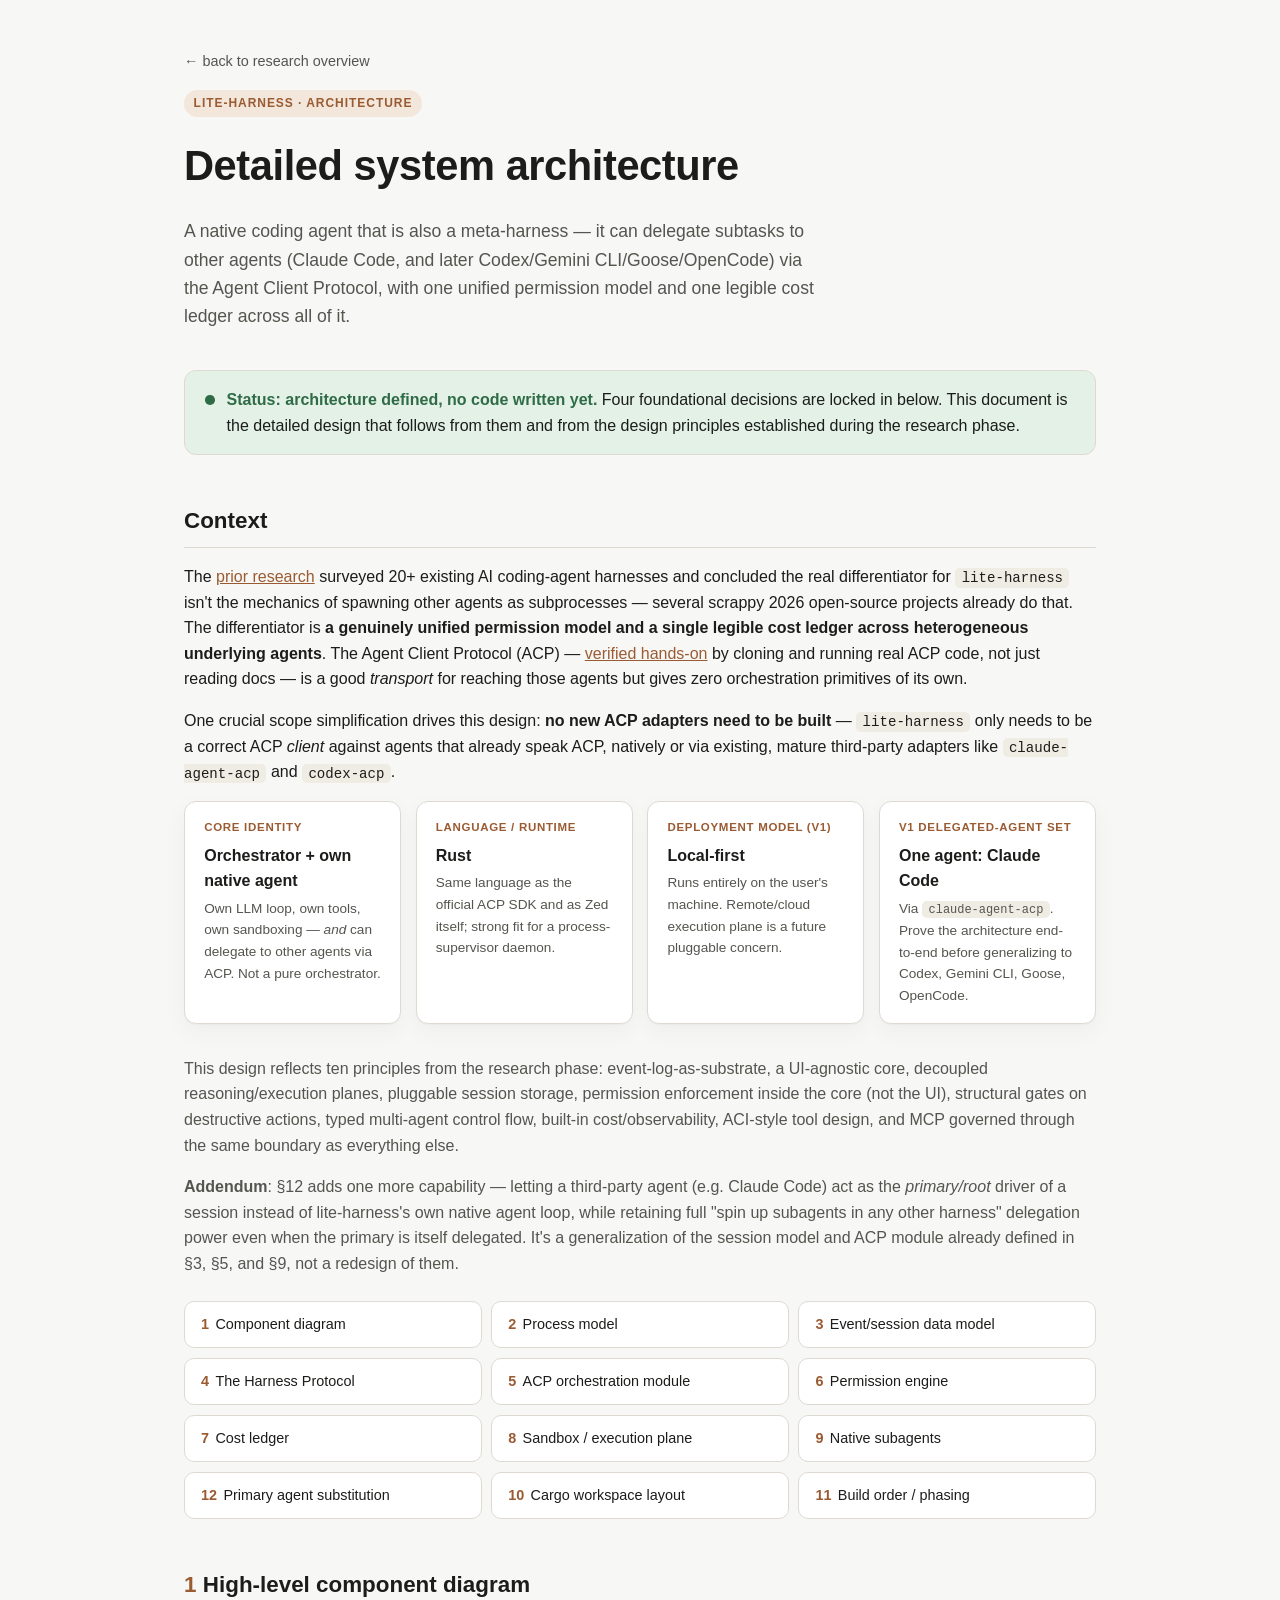
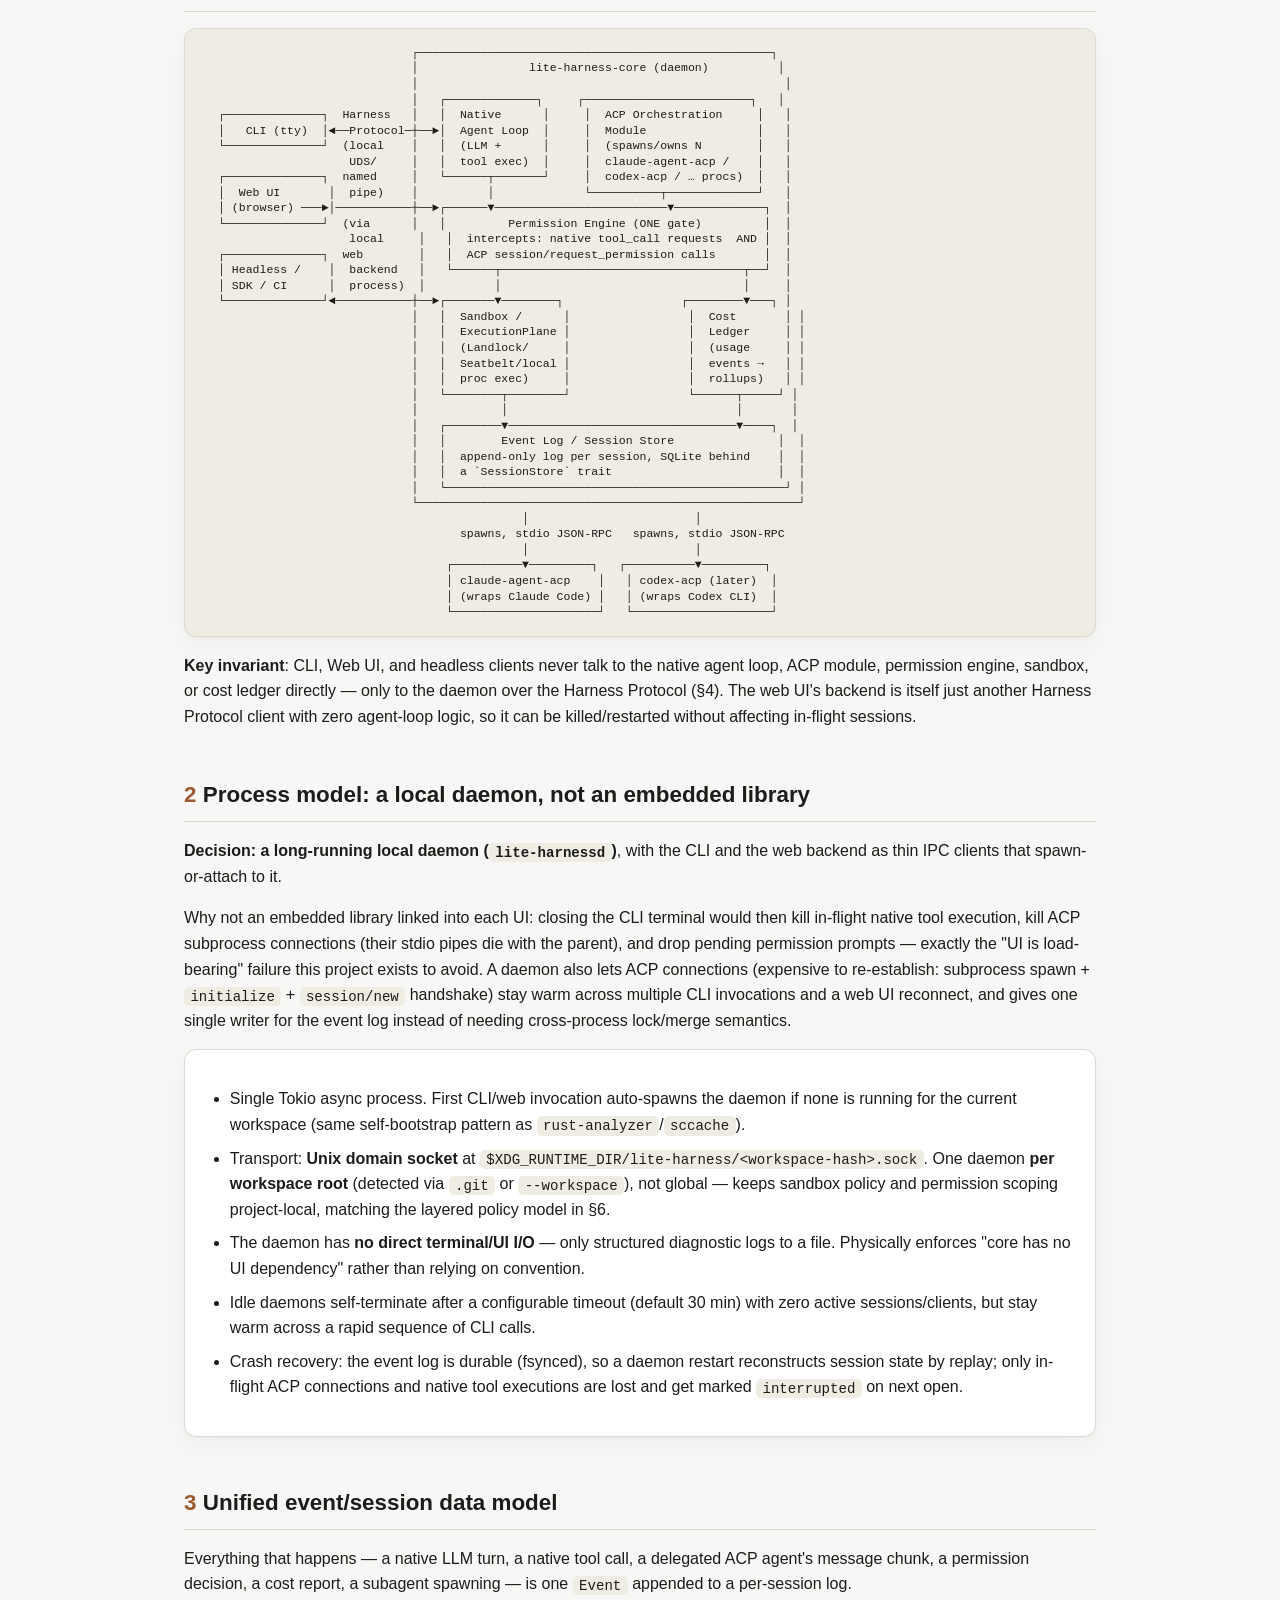
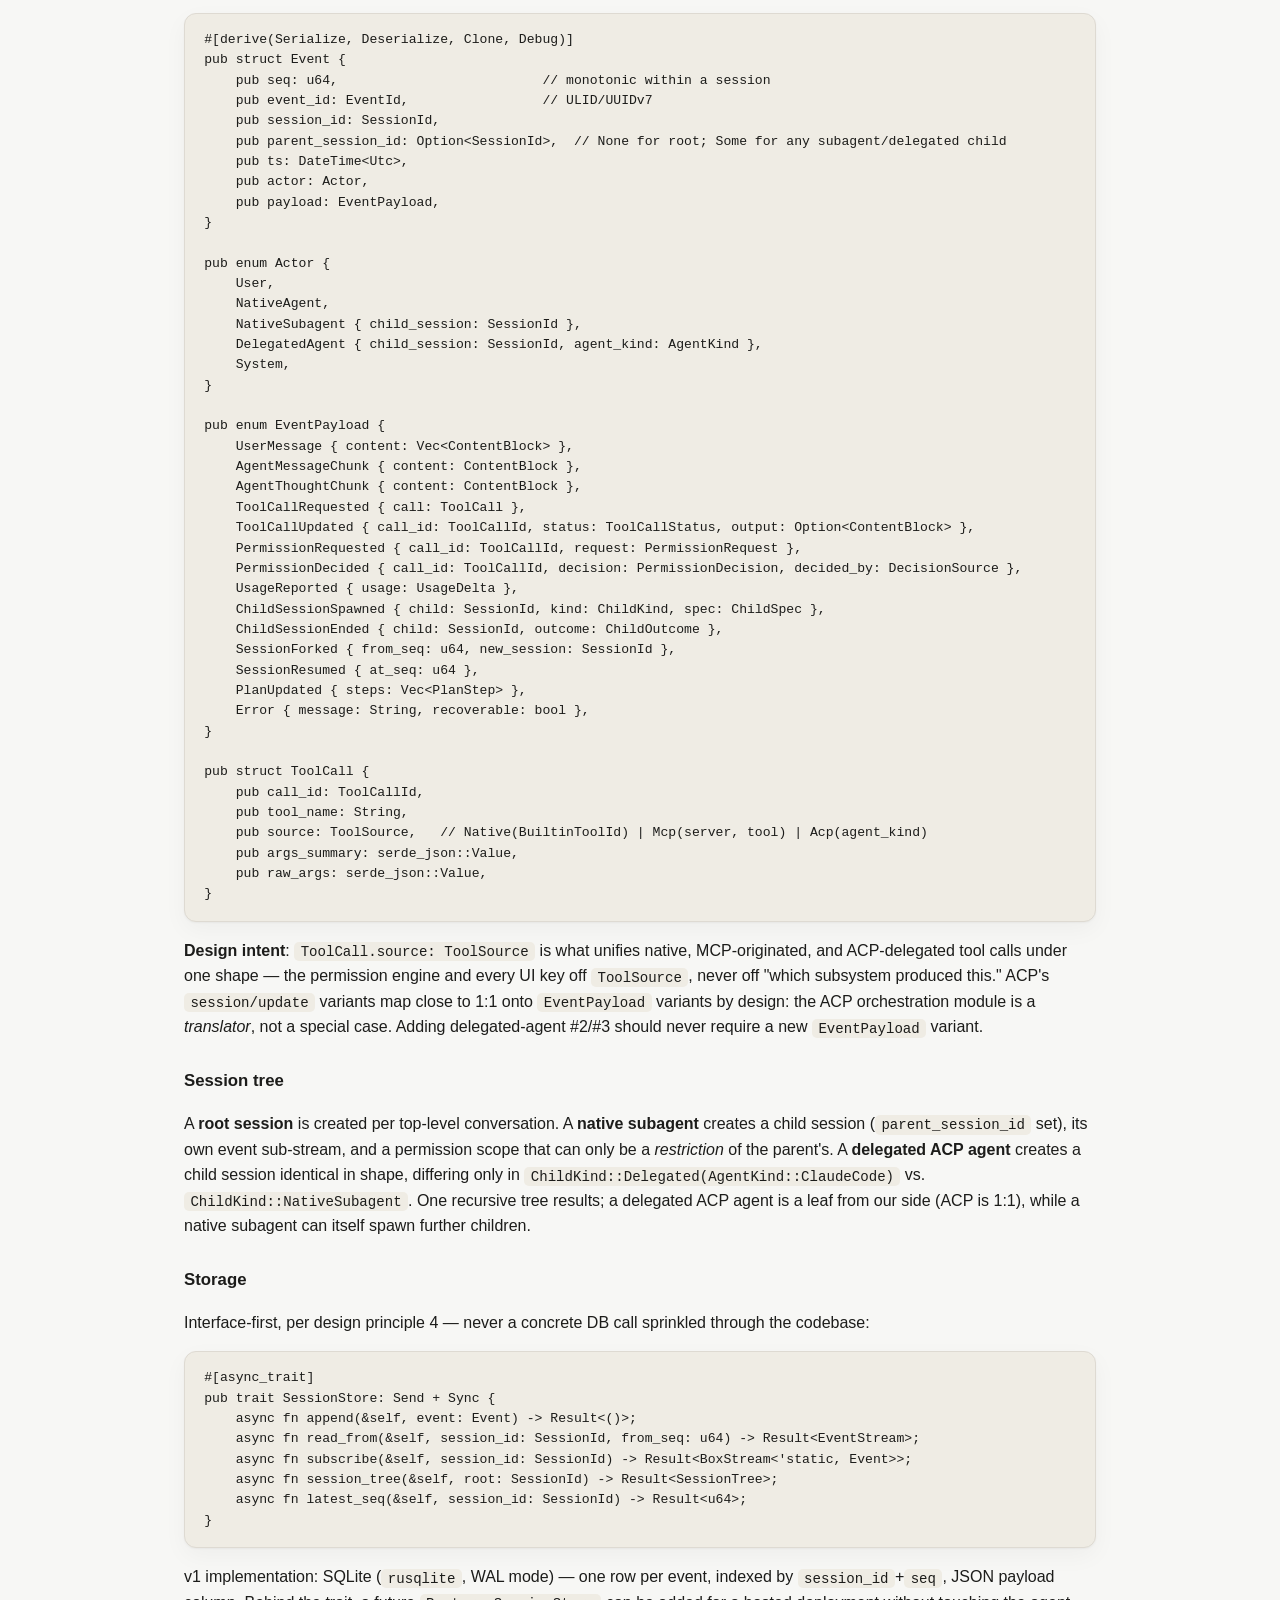
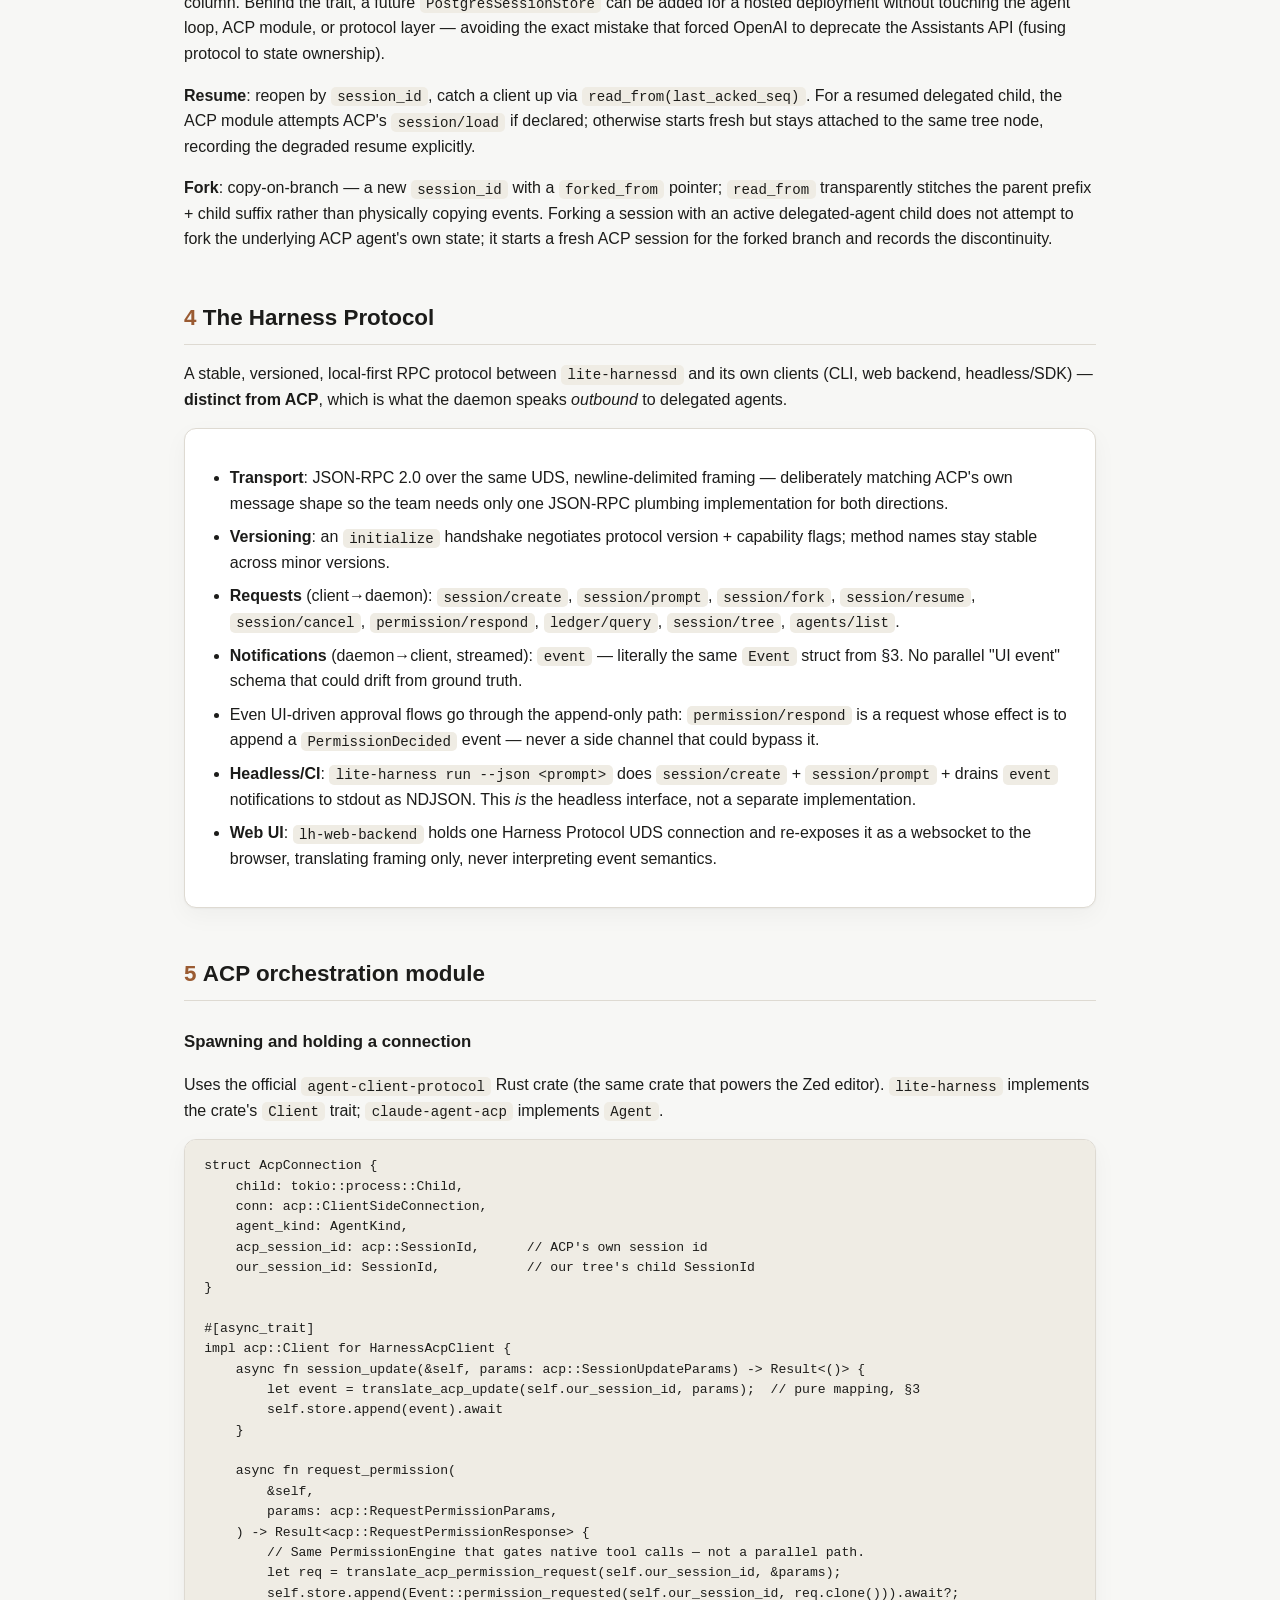
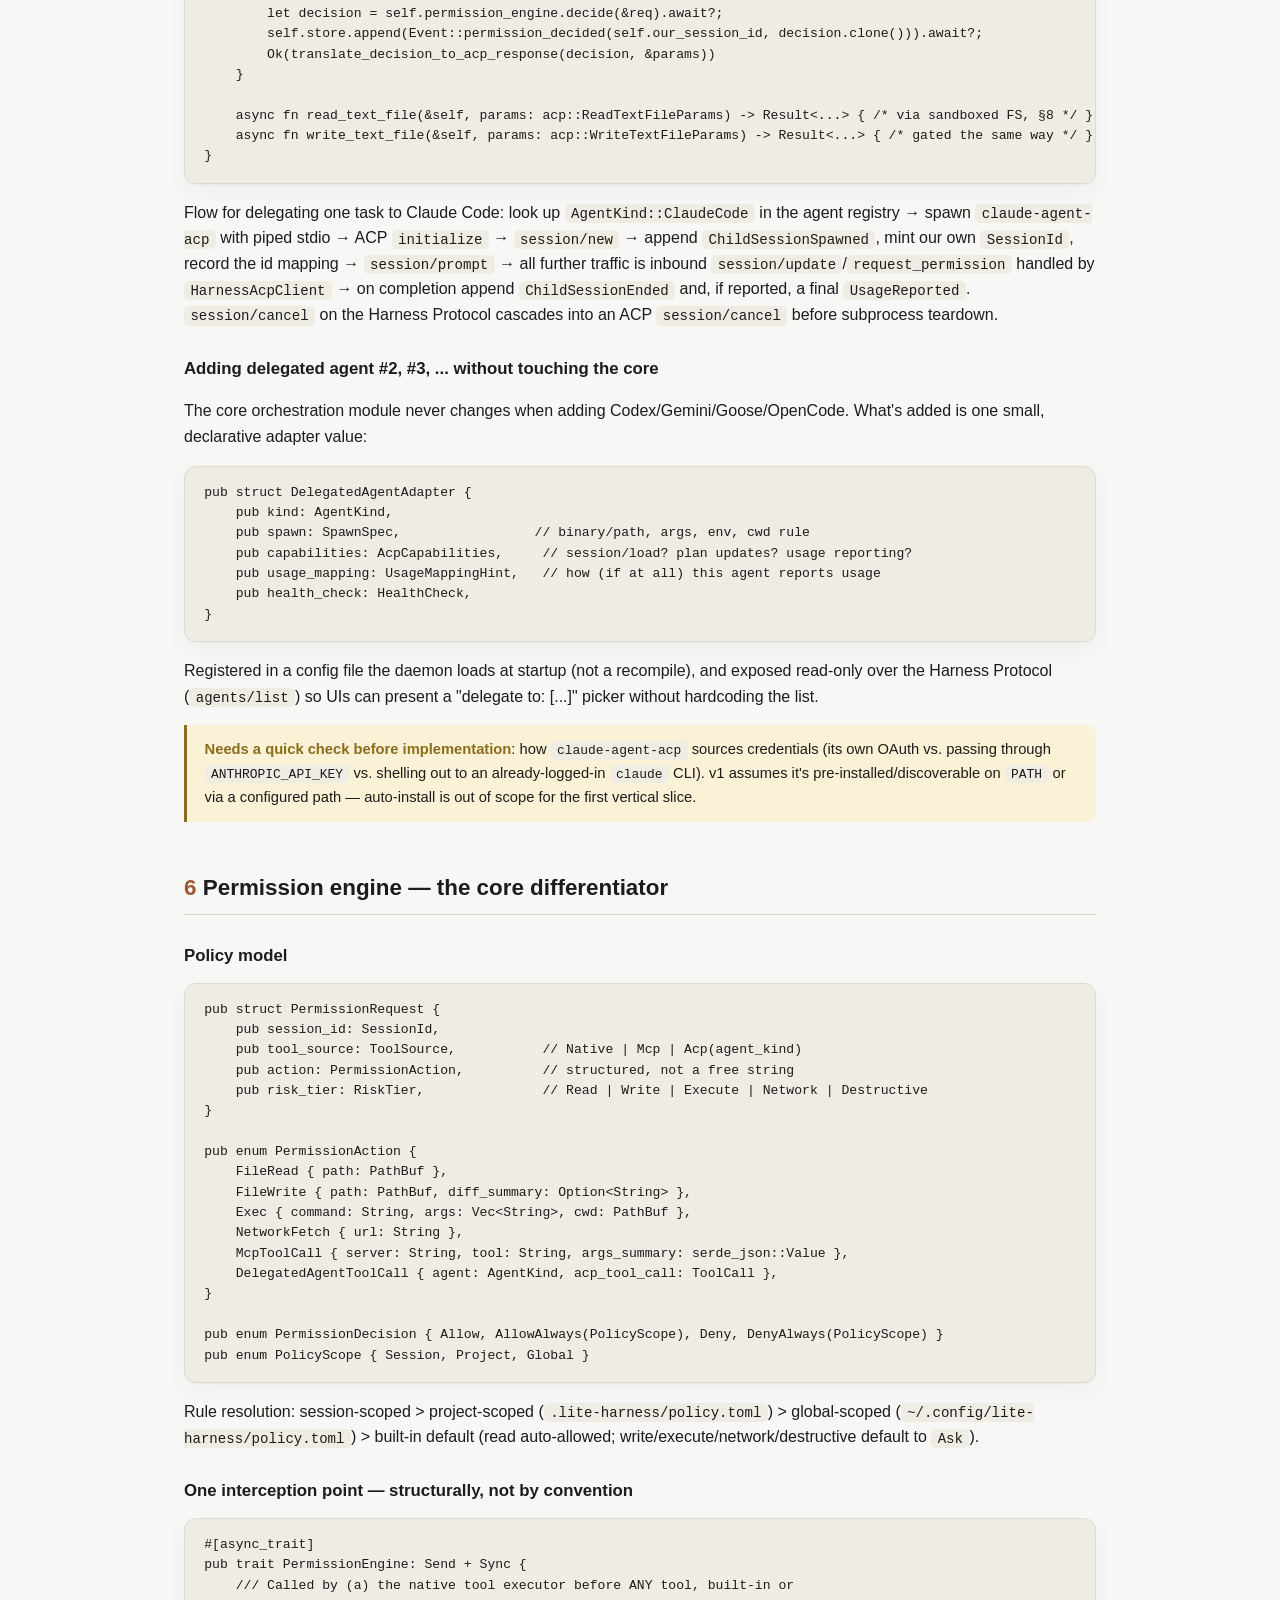
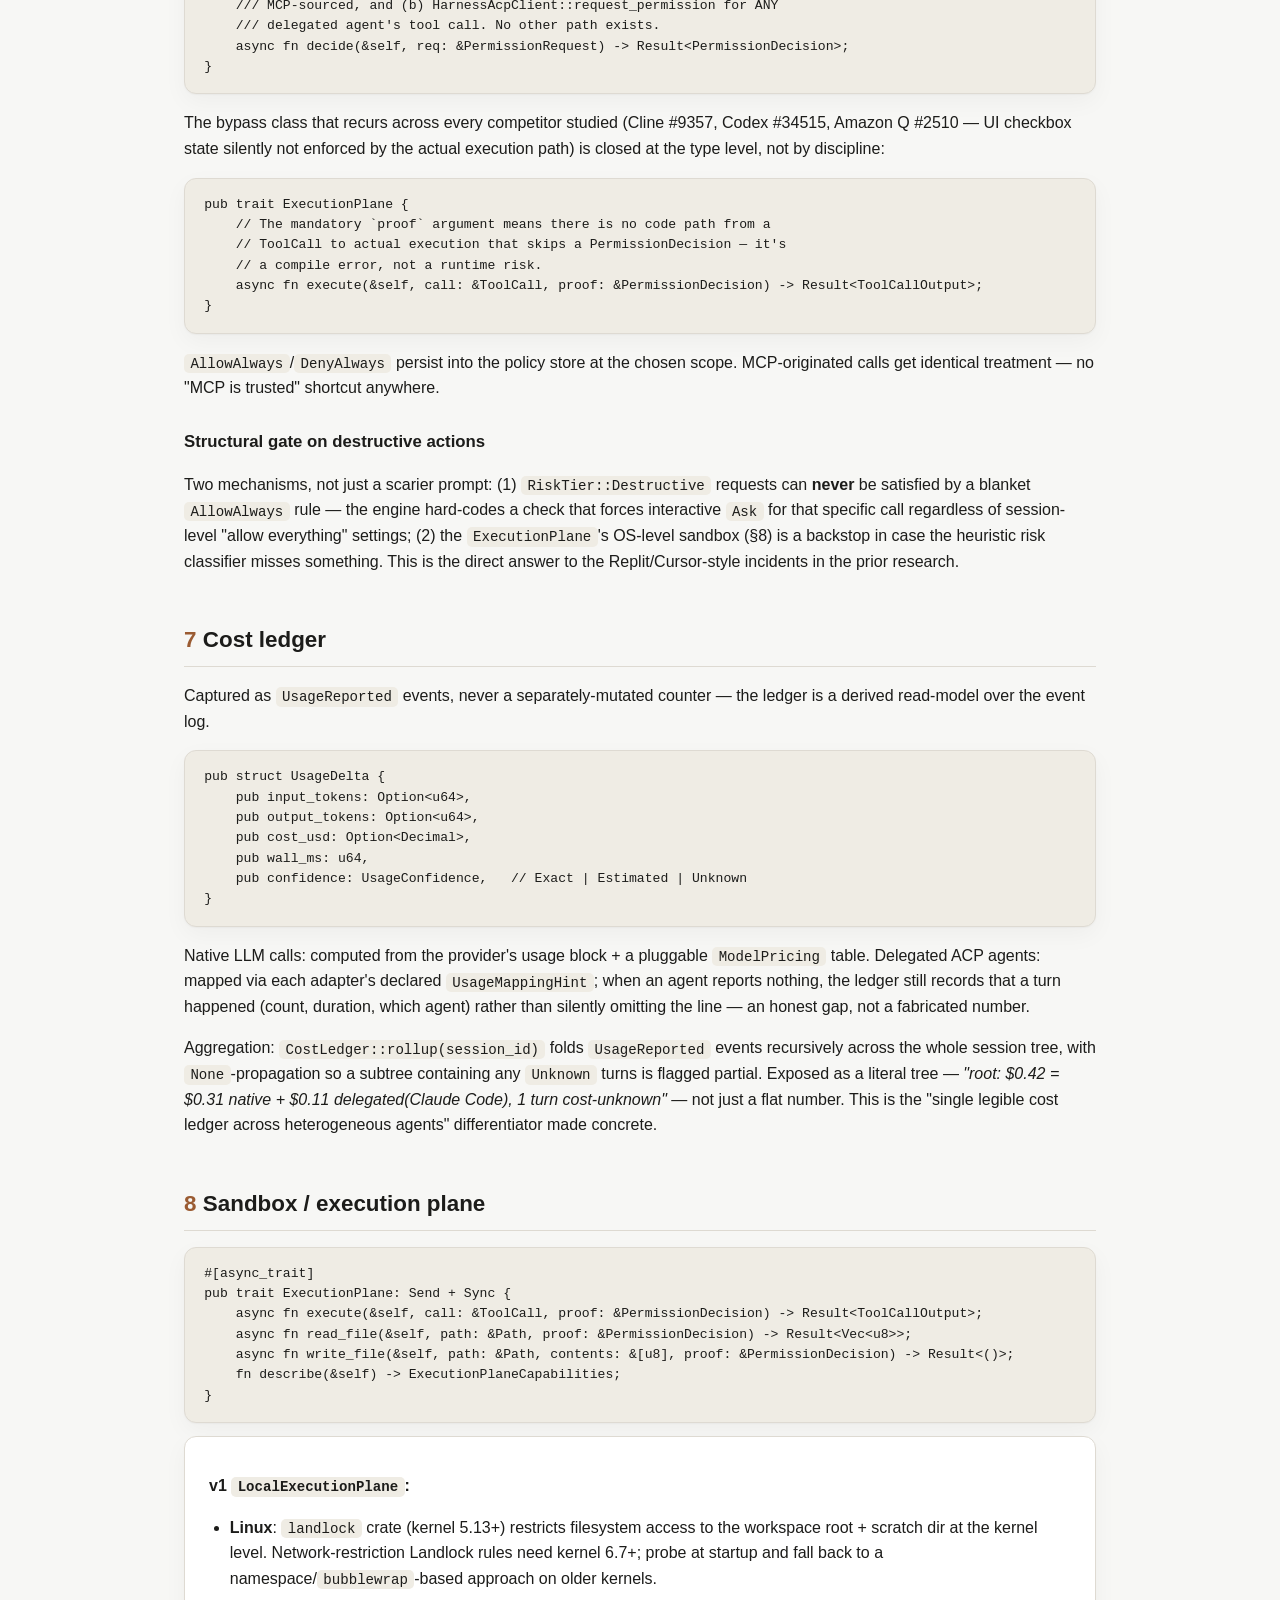
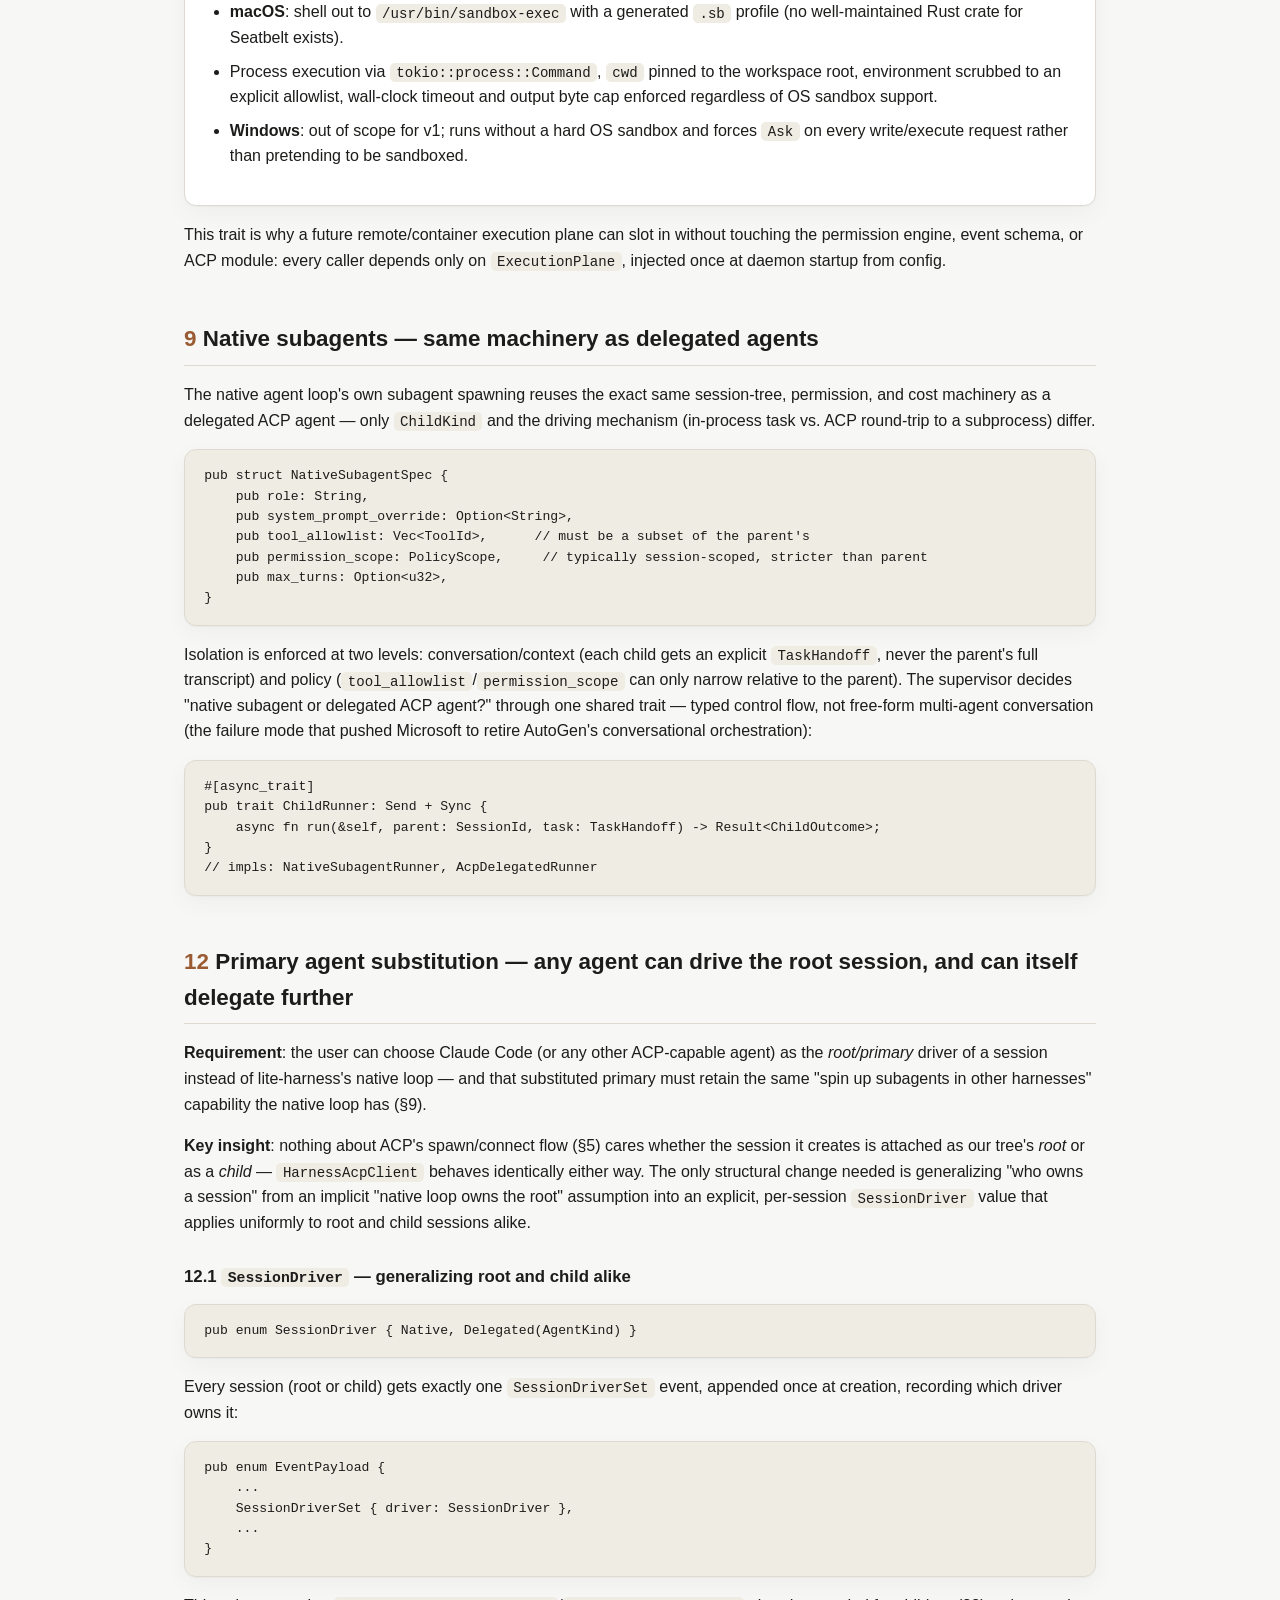
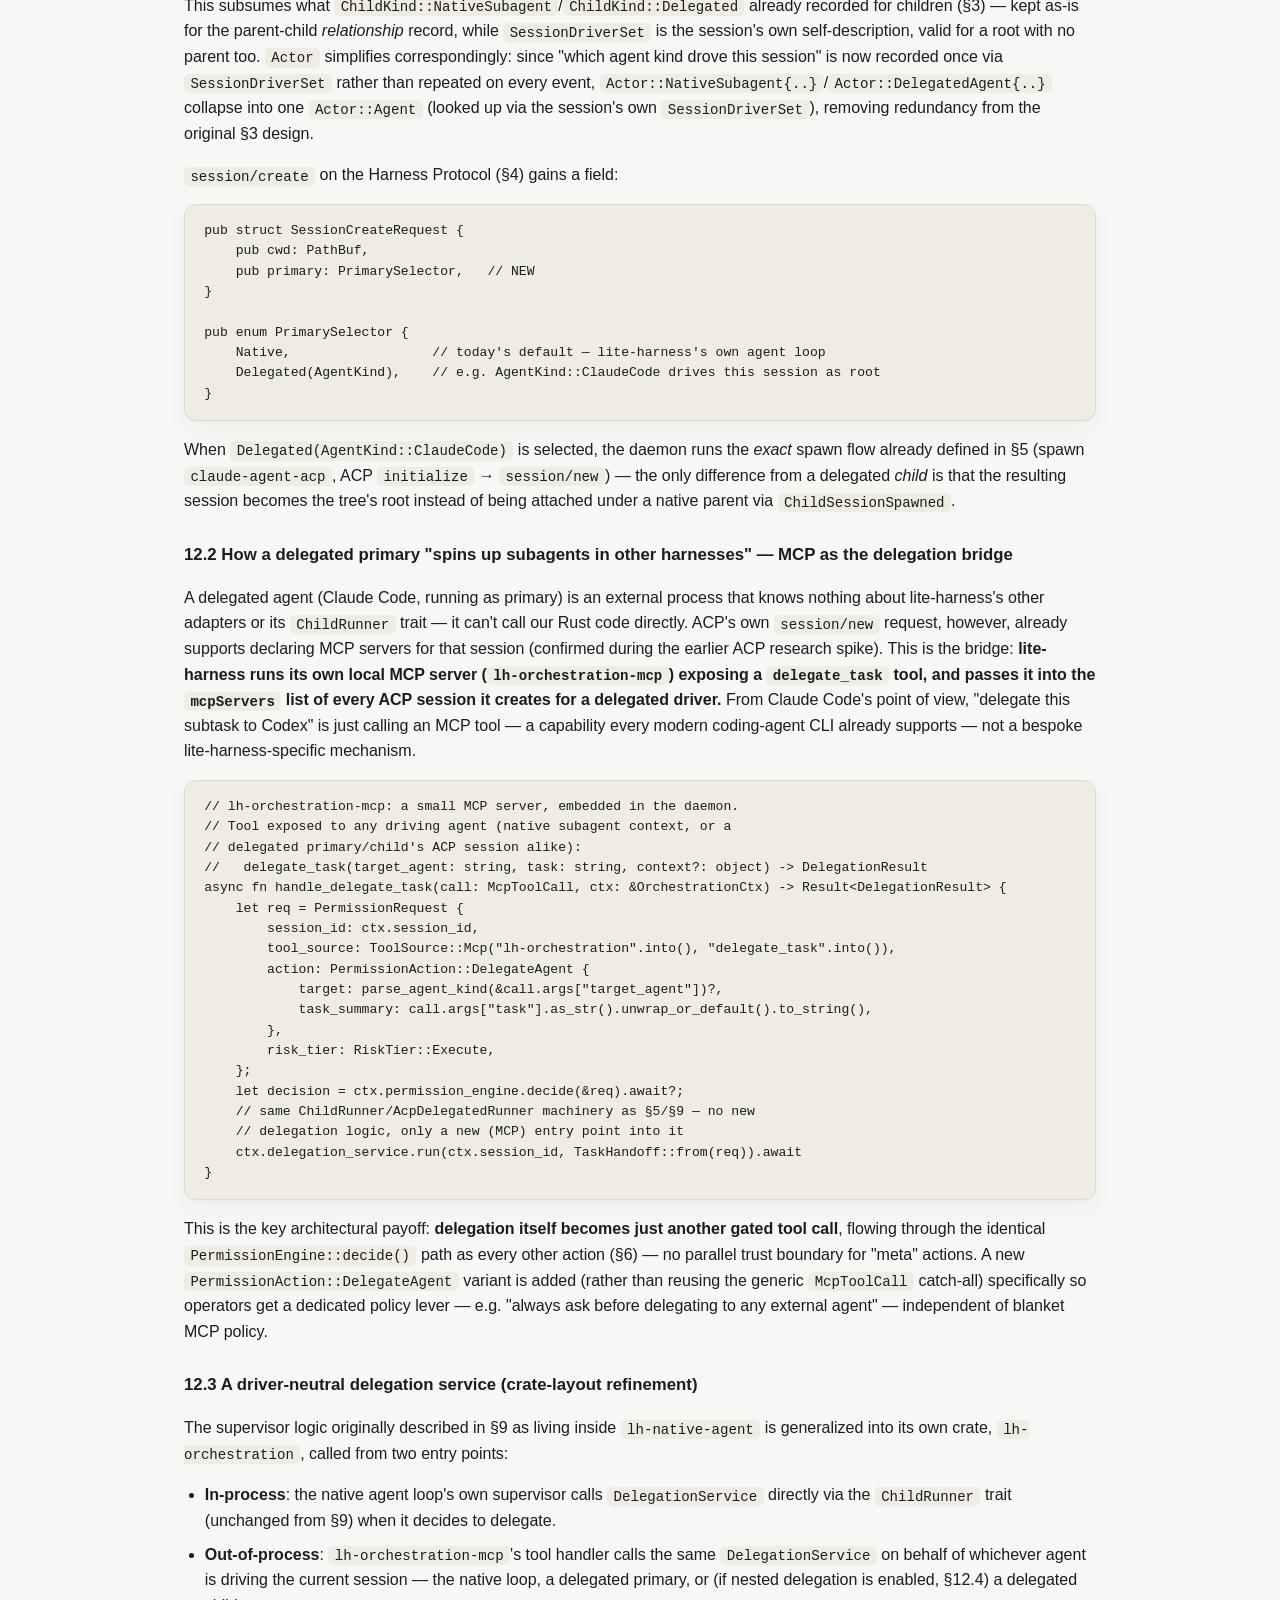
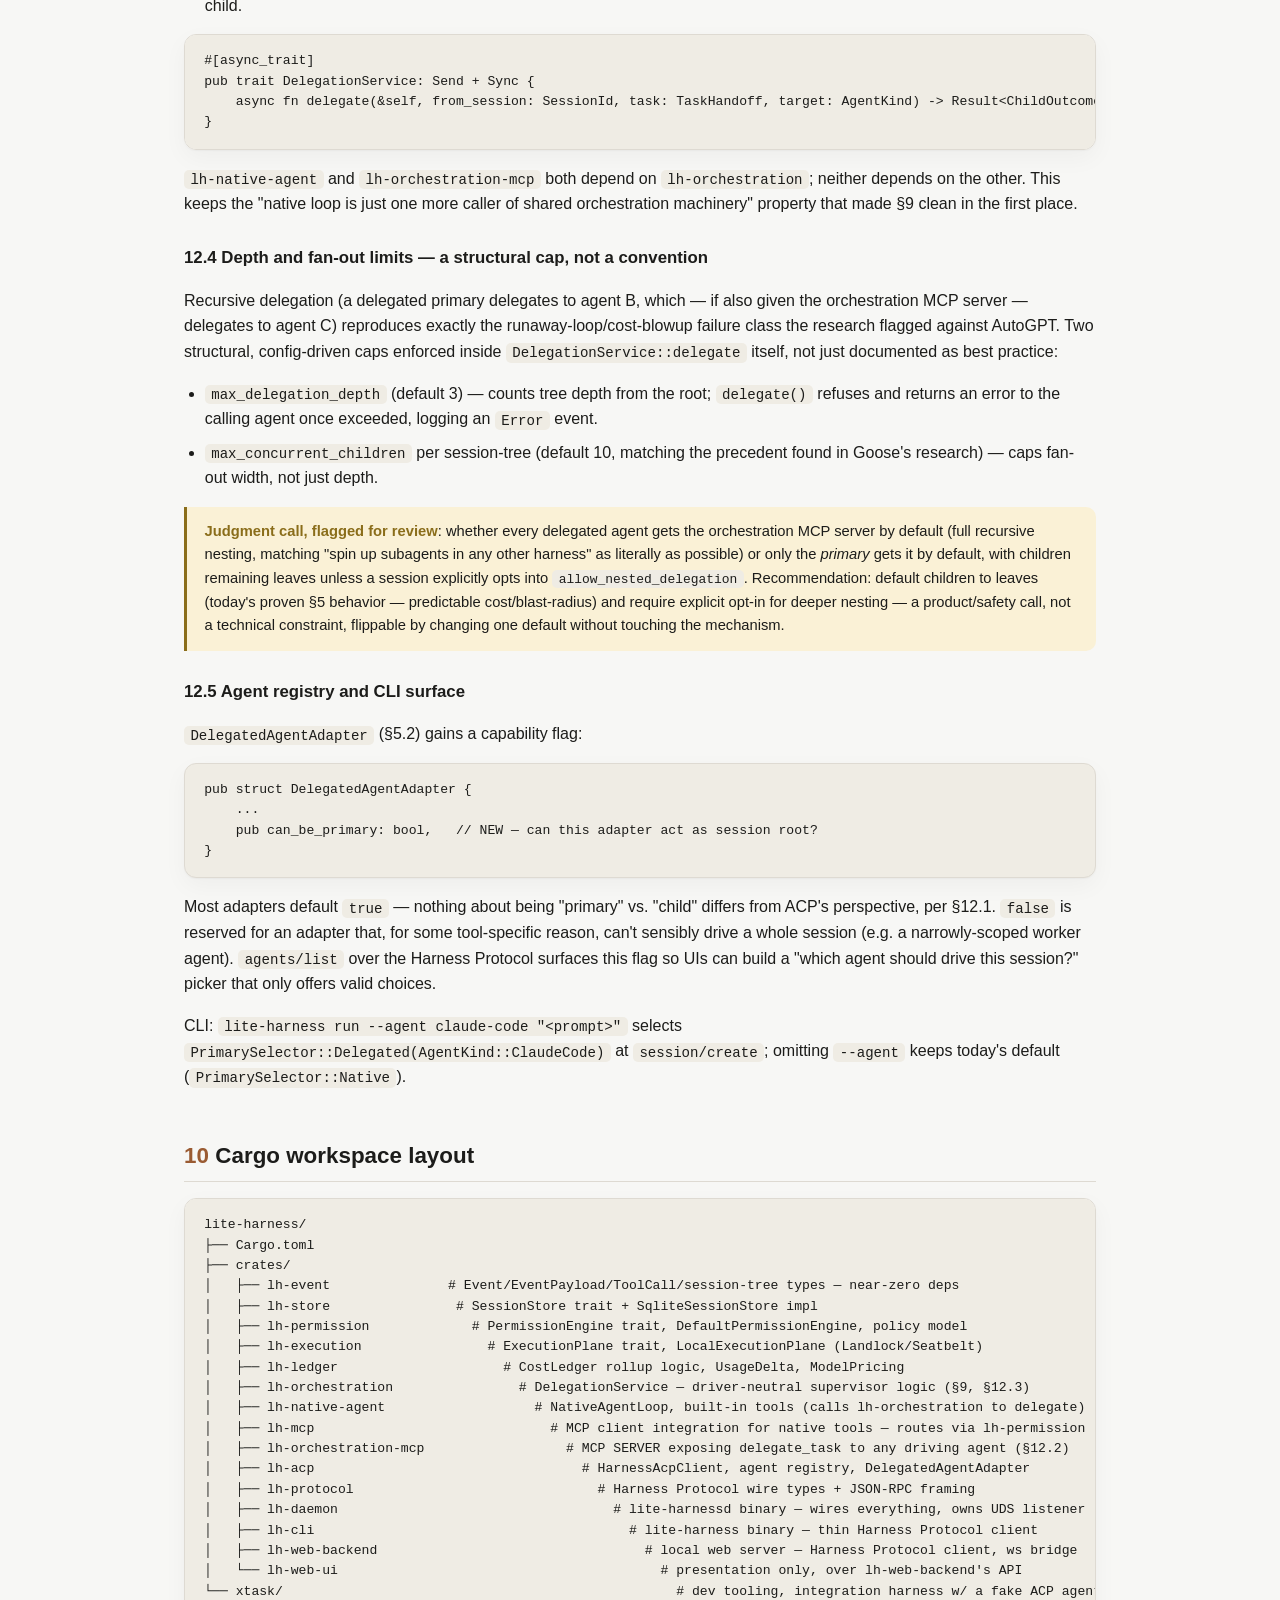
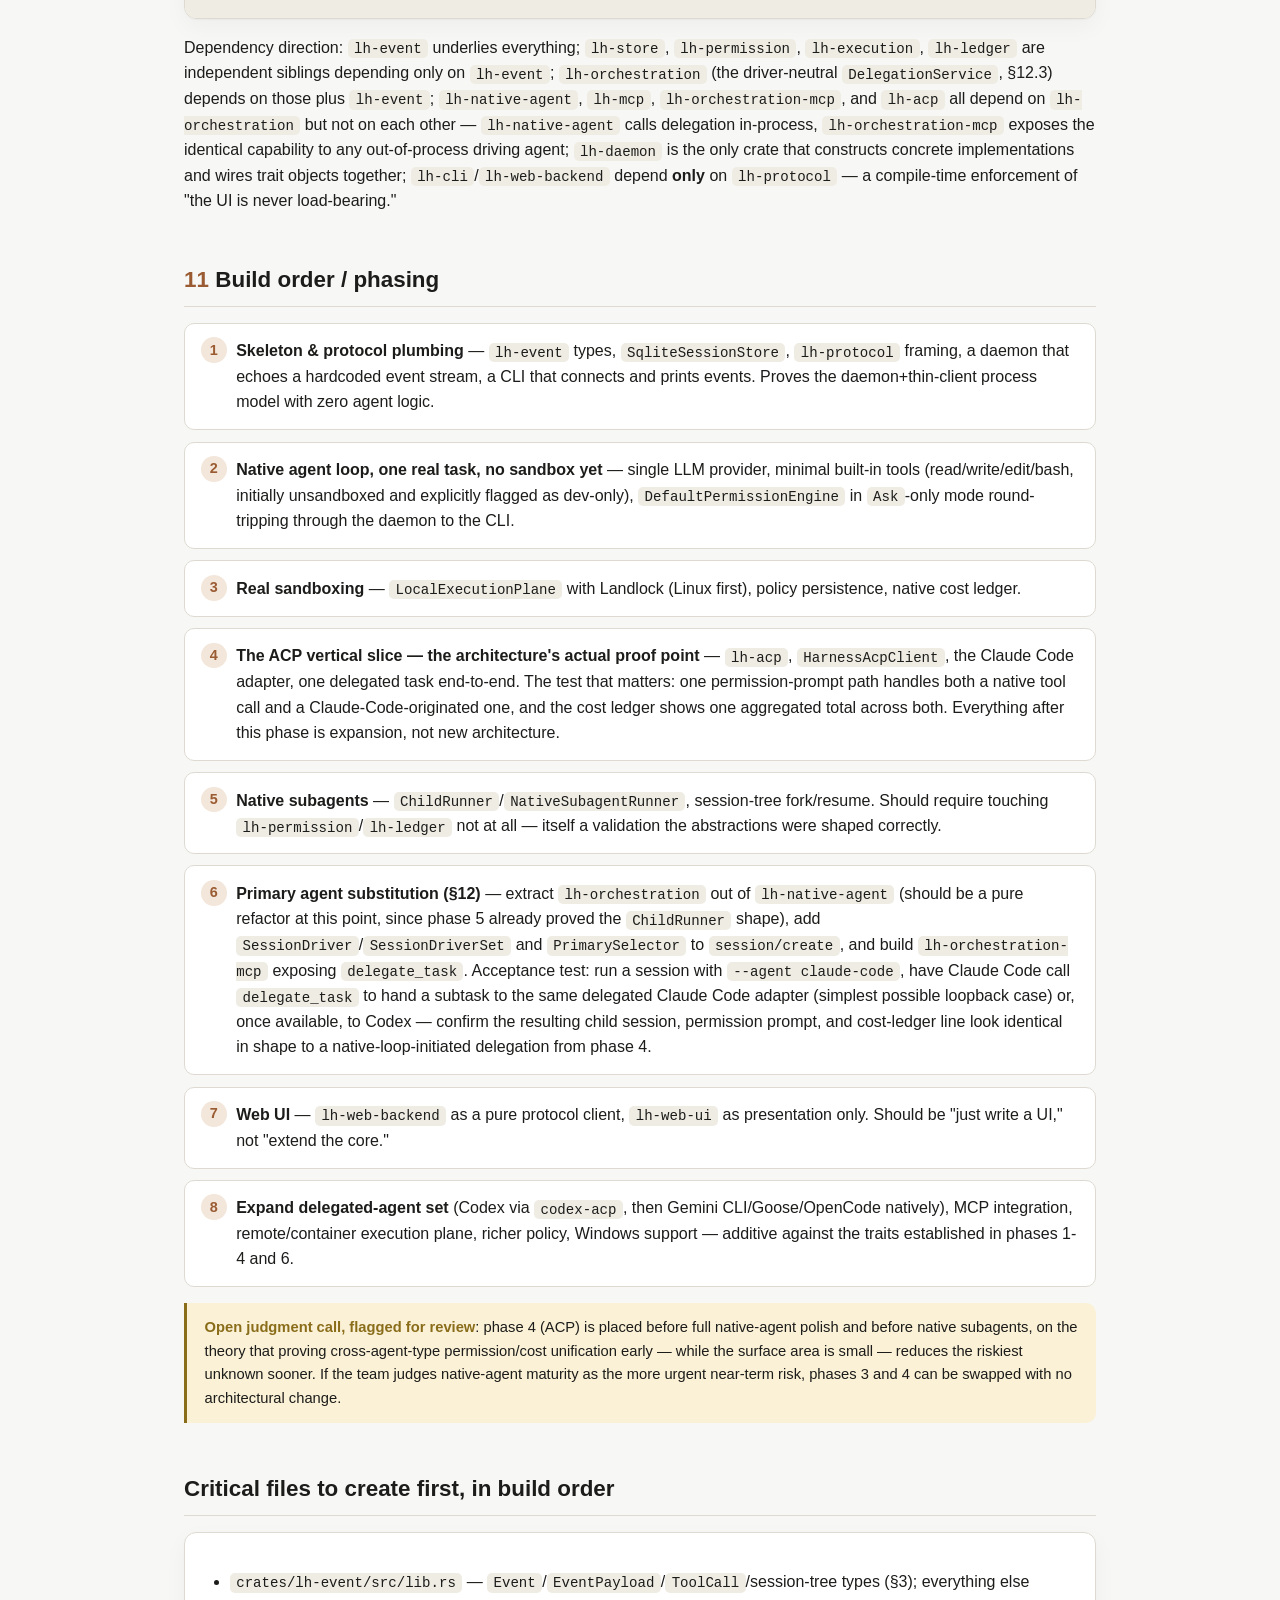
==== commit 0feb5570: "Add primary agent substitution (§12): let any ACP agent drive the root session Extends the architect" ====
--- a/docs/architecture/index.html
+++ b/docs/architecture/index.html
@@ -297,6 +297,7 @@
     </div>
 
     <p class="dim">This design reflects ten principles from the research phase: event-log-as-substrate, a UI-agnostic core, decoupled reasoning/execution planes, pluggable session storage, permission enforcement inside the core (not the UI), structural gates on destructive actions, typed multi-agent control flow, built-in cost/observability, ACI-style tool design, and MCP governed through the same boundary as everything else.</p>
+    <p class="dim"><strong>Addendum</strong>: §12 adds one more capability — letting a third-party agent (e.g. Claude Code) act as the <em>primary/root</em> driver of a session instead of lite-harness's own native agent loop, while retaining full "spin up subagents in any other harness" delegation power even when the primary is itself delegated. It's a generalization of the session model and ACP module already defined in §3, §5, and §9, not a redesign of them.</p>
   </section>
 
   <nav class="toc">
@@ -309,6 +310,7 @@
     <a href="#ledger"><span class="n">7</span>Cost ledger</a>
     <a href="#sandbox"><span class="n">8</span>Sandbox / execution plane</a>
     <a href="#subagents"><span class="n">9</span>Native subagents</a>
+    <a href="#primary"><span class="n">12</span>Primary agent substitution</a>
     <a href="#workspace"><span class="n">10</span>Cargo workspace layout</a>
     <a href="#phasing"><span class="n">11</span>Build order / phasing</a>
   </nav>
@@ -598,26 +600,107 @@
 // impls: NativeSubagentRunner, AcpDelegatedRunner</code></pre>
   </section>
 
+  <section id="primary">
+    <h2><span class="num">12</span>Primary agent substitution — any agent can drive the root session, and can itself delegate further</h2>
+    <p><strong>Requirement</strong>: the user can choose Claude Code (or any other ACP-capable agent) as the <em>root/primary</em> driver of a session instead of lite-harness's native loop — and that substituted primary must retain the same "spin up subagents in other harnesses" capability the native loop has (§9).</p>
+    <p><strong>Key insight</strong>: nothing about ACP's spawn/connect flow (§5) cares whether the session it creates is attached as our tree's <em>root</em> or as a <em>child</em> — <code>HarnessAcpClient</code> behaves identically either way. The only structural change needed is generalizing "who owns a session" from an implicit "native loop owns the root" assumption into an explicit, per-session <code>SessionDriver</code> value that applies uniformly to root and child sessions alike.</p>
+
+    <h3>12.1 <code>SessionDriver</code> — generalizing root and child alike</h3>
+    <pre><code>pub enum SessionDriver { Native, Delegated(AgentKind) }</code></pre>
+    <p>Every session (root or child) gets exactly one <code>SessionDriverSet</code> event, appended once at creation, recording which driver owns it:</p>
+    <pre><code>pub enum EventPayload {
+    ...
+    SessionDriverSet { driver: SessionDriver },
+    ...
+}</code></pre>
+    <p>This subsumes what <code>ChildKind::NativeSubagent</code>/<code>ChildKind::Delegated</code> already recorded for children (§3) — kept as-is for the parent-child <em>relationship</em> record, while <code>SessionDriverSet</code> is the session's own self-description, valid for a root with no parent too. <code>Actor</code> simplifies correspondingly: since "which agent kind drove this session" is now recorded once via <code>SessionDriverSet</code> rather than repeated on every event, <code>Actor::NativeSubagent{..}</code>/<code>Actor::DelegatedAgent{..}</code> collapse into one <code>Actor::Agent</code> (looked up via the session's own <code>SessionDriverSet</code>), removing redundancy from the original §3 design.</p>
+    <p><code>session/create</code> on the Harness Protocol (§4) gains a field:</p>
+    <pre><code>pub struct SessionCreateRequest {
+    pub cwd: PathBuf,
+    pub primary: PrimarySelector,   // NEW
+}
+
+pub enum PrimarySelector {
+    Native,                  // today's default — lite-harness's own agent loop
+    Delegated(AgentKind),    // e.g. AgentKind::ClaudeCode drives this session as root
+}</code></pre>
+    <p>When <code>Delegated(AgentKind::ClaudeCode)</code> is selected, the daemon runs the <em>exact</em> spawn flow already defined in §5 (spawn <code>claude-agent-acp</code>, ACP <code>initialize</code> → <code>session/new</code>) — the only difference from a delegated <em>child</em> is that the resulting session becomes the tree's root instead of being attached under a native parent via <code>ChildSessionSpawned</code>.</p>
+
+    <h3>12.2 How a delegated primary "spins up subagents in other harnesses" — MCP as the delegation bridge</h3>
+    <p>A delegated agent (Claude Code, running as primary) is an external process that knows nothing about lite-harness's other adapters or its <code>ChildRunner</code> trait — it can't call our Rust code directly. ACP's own <code>session/new</code> request, however, already supports declaring MCP servers for that session (confirmed during the earlier ACP research spike). This is the bridge: <strong>lite-harness runs its own local MCP server (<code>lh-orchestration-mcp</code>) exposing a <code>delegate_task</code> tool, and passes it into the <code>mcpServers</code> list of every ACP session it creates for a delegated driver.</strong> From Claude Code's point of view, "delegate this subtask to Codex" is just calling an MCP tool — a capability every modern coding-agent CLI already supports — not a bespoke lite-harness-specific mechanism.</p>
+    <pre><code>// lh-orchestration-mcp: a small MCP server, embedded in the daemon.
+// Tool exposed to any driving agent (native subagent context, or a
+// delegated primary/child's ACP session alike):
+//   delegate_task(target_agent: string, task: string, context?: object) -&gt; DelegationResult
+async fn handle_delegate_task(call: McpToolCall, ctx: &amp;OrchestrationCtx) -&gt; Result&lt;DelegationResult&gt; {
+    let req = PermissionRequest {
+        session_id: ctx.session_id,
+        tool_source: ToolSource::Mcp("lh-orchestration".into(), "delegate_task".into()),
+        action: PermissionAction::DelegateAgent {
+            target: parse_agent_kind(&amp;call.args["target_agent"])?,
+            task_summary: call.args["task"].as_str().unwrap_or_default().to_string(),
+        },
+        risk_tier: RiskTier::Execute,
+    };
+    let decision = ctx.permission_engine.decide(&amp;req).await?;
+    // same ChildRunner/AcpDelegatedRunner machinery as §5/§9 — no new
+    // delegation logic, only a new (MCP) entry point into it
+    ctx.delegation_service.run(ctx.session_id, TaskHandoff::from(req)).await
+}</code></pre>
+    <p>This is the key architectural payoff: <strong>delegation itself becomes just another gated tool call</strong>, flowing through the identical <code>PermissionEngine::decide()</code> path as every other action (§6) — no parallel trust boundary for "meta" actions. A new <code>PermissionAction::DelegateAgent</code> variant is added (rather than reusing the generic <code>McpToolCall</code> catch-all) specifically so operators get a dedicated policy lever — e.g. "always ask before delegating to any external agent" — independent of blanket MCP policy.</p>
+
+    <h3>12.3 A driver-neutral delegation service (crate-layout refinement)</h3>
+    <p>The supervisor logic originally described in §9 as living inside <code>lh-native-agent</code> is generalized into its own crate, <code>lh-orchestration</code>, called from two entry points:</p>
+    <ul>
+      <li><strong>In-process</strong>: the native agent loop's own supervisor calls <code>DelegationService</code> directly via the <code>ChildRunner</code> trait (unchanged from §9) when it decides to delegate.</li>
+      <li><strong>Out-of-process</strong>: <code>lh-orchestration-mcp</code>'s tool handler calls the same <code>DelegationService</code> on behalf of whichever agent is driving the current session — the native loop, a delegated primary, or (if nested delegation is enabled, §12.4) a delegated child.</li>
+    </ul>
+    <pre><code>#[async_trait]
+pub trait DelegationService: Send + Sync {
+    async fn delegate(&amp;self, from_session: SessionId, task: TaskHandoff, target: AgentKind) -&gt; Result&lt;ChildOutcome&gt;;
+}</code></pre>
+    <p><code>lh-native-agent</code> and <code>lh-orchestration-mcp</code> both depend on <code>lh-orchestration</code>; neither depends on the other. This keeps the "native loop is just one more caller of shared orchestration machinery" property that made §9 clean in the first place.</p>
+
+    <h3>12.4 Depth and fan-out limits — a structural cap, not a convention</h3>
+    <p>Recursive delegation (a delegated primary delegates to agent B, which — if also given the orchestration MCP server — delegates to agent C) reproduces exactly the runaway-loop/cost-blowup failure class the research flagged against AutoGPT. Two structural, config-driven caps enforced inside <code>DelegationService::delegate</code> itself, not just documented as best practice:</p>
+    <ul>
+      <li><code>max_delegation_depth</code> (default 3) — counts tree depth from the root; <code>delegate()</code> refuses and returns an error to the calling agent once exceeded, logging an <code>Error</code> event.</li>
+      <li><code>max_concurrent_children</code> per session-tree (default 10, matching the precedent found in Goose's research) — caps fan-out width, not just depth.</li>
+    </ul>
+    <div class="judgment"><strong>Judgment call, flagged for review</strong>: whether every delegated agent gets the orchestration MCP server by default (full recursive nesting, matching "spin up subagents in any other harness" as literally as possible) or only the <em>primary</em> gets it by default, with children remaining leaves unless a session explicitly opts into <code>allow_nested_delegation</code>. Recommendation: default children to leaves (today's proven §5 behavior — predictable cost/blast-radius) and require explicit opt-in for deeper nesting — a product/safety call, not a technical constraint, flippable by changing one default without touching the mechanism.</div>
+
+    <h3>12.5 Agent registry and CLI surface</h3>
+    <p><code>DelegatedAgentAdapter</code> (§5.2) gains a capability flag:</p>
+    <pre><code>pub struct DelegatedAgentAdapter {
+    ...
+    pub can_be_primary: bool,   // NEW — can this adapter act as session root?
+}</code></pre>
+    <p>Most adapters default <code>true</code> — nothing about being "primary" vs. "child" differs from ACP's perspective, per §12.1. <code>false</code> is reserved for an adapter that, for some tool-specific reason, can't sensibly drive a whole session (e.g. a narrowly-scoped worker agent). <code>agents/list</code> over the Harness Protocol surfaces this flag so UIs can build a "which agent should drive this session?" picker that only offers valid choices.</p>
+    <p>CLI: <code>lite-harness run --agent claude-code "&lt;prompt&gt;"</code> selects <code>PrimarySelector::Delegated(AgentKind::ClaudeCode)</code> at <code>session/create</code>; omitting <code>--agent</code> keeps today's default (<code>PrimarySelector::Native</code>).</p>
+  </section>
+
   <section id="workspace">
     <h2><span class="num">10</span>Cargo workspace layout</h2>
     <pre><code>lite-harness/
 ├── Cargo.toml
 ├── crates/
-│   ├── lh-event            # Event/EventPayload/ToolCall/session-tree types — near-zero deps
-│   ├── lh-store             # SessionStore trait + SqliteSessionStore impl
-│   ├── lh-permission         # PermissionEngine trait, DefaultPermissionEngine, policy model
-│   ├── lh-execution           # ExecutionPlane trait, LocalExecutionPlane (Landlock/Seatbelt)
-│   ├── lh-ledger               # CostLedger rollup logic, UsageDelta, ModelPricing
-│   ├── lh-native-agent           # NativeAgentLoop, ChildRunner/NativeSubagentRunner, built-in tools
-│   ├── lh-mcp                     # MCP client integration for native tools — routes via lh-permission
-│   ├── lh-acp                      # HarnessAcpClient, agent registry, DelegatedAgentAdapter
-│   ├── lh-protocol                  # Harness Protocol wire types + JSON-RPC framing
-│   ├── lh-daemon                     # lite-harnessd binary — wires everything, owns UDS listener
-│   ├── lh-cli                         # lite-harness binary — thin Harness Protocol client
-│   ├── lh-web-backend                  # local web server — Harness Protocol client, websocket bridge
-│   └── lh-web-ui                        # presentation only, over lh-web-backend's API
-└── xtask/                                # dev tooling, integration harness with a fake ACP agent</code></pre>
-    <p>Dependency direction: <code>lh-event</code> underlies everything; <code>lh-store</code>, <code>lh-permission</code>, <code>lh-execution</code>, <code>lh-ledger</code> are independent siblings depending only on <code>lh-event</code>; <code>lh-native-agent</code>/<code>lh-mcp</code>/<code>lh-acp</code> depend on those plus <code>lh-event</code>; <code>lh-daemon</code> is the only crate that constructs concrete implementations and wires trait objects together; <code>lh-cli</code>/<code>lh-web-backend</code> depend <strong>only</strong> on <code>lh-protocol</code> — a compile-time enforcement of "the UI is never load-bearing."</p>
+│   ├── lh-event               # Event/EventPayload/ToolCall/session-tree types — near-zero deps
+│   ├── lh-store                # SessionStore trait + SqliteSessionStore impl
+│   ├── lh-permission             # PermissionEngine trait, DefaultPermissionEngine, policy model
+│   ├── lh-execution                # ExecutionPlane trait, LocalExecutionPlane (Landlock/Seatbelt)
+│   ├── lh-ledger                     # CostLedger rollup logic, UsageDelta, ModelPricing
+│   ├── lh-orchestration                # DelegationService — driver-neutral supervisor logic (§9, §12.3)
+│   ├── lh-native-agent                   # NativeAgentLoop, built-in tools (calls lh-orchestration to delegate)
+│   ├── lh-mcp                              # MCP client integration for native tools — routes via lh-permission
+│   ├── lh-orchestration-mcp                  # MCP SERVER exposing delegate_task to any driving agent (§12.2)
+│   ├── lh-acp                                  # HarnessAcpClient, agent registry, DelegatedAgentAdapter
+│   ├── lh-protocol                               # Harness Protocol wire types + JSON-RPC framing
+│   ├── lh-daemon                                   # lite-harnessd binary — wires everything, owns UDS listener
+│   ├── lh-cli                                        # lite-harness binary — thin Harness Protocol client
+│   ├── lh-web-backend                                  # local web server — Harness Protocol client, ws bridge
+│   └── lh-web-ui                                         # presentation only, over lh-web-backend's API
+└── xtask/                                                  # dev tooling, integration harness w/ a fake ACP agent</code></pre>
+    <p>Dependency direction: <code>lh-event</code> underlies everything; <code>lh-store</code>, <code>lh-permission</code>, <code>lh-execution</code>, <code>lh-ledger</code> are independent siblings depending only on <code>lh-event</code>; <code>lh-orchestration</code> (the driver-neutral <code>DelegationService</code>, §12.3) depends on those plus <code>lh-event</code>; <code>lh-native-agent</code>, <code>lh-mcp</code>, <code>lh-orchestration-mcp</code>, and <code>lh-acp</code> all depend on <code>lh-orchestration</code> but not on each other — <code>lh-native-agent</code> calls delegation in-process, <code>lh-orchestration-mcp</code> exposes the identical capability to any out-of-process driving agent; <code>lh-daemon</code> is the only crate that constructs concrete implementations and wires trait objects together; <code>lh-cli</code>/<code>lh-web-backend</code> depend <strong>only</strong> on <code>lh-protocol</code> — a compile-time enforcement of "the UI is never load-bearing."</p>
   </section>
 
   <section id="phasing">
@@ -628,8 +711,9 @@
       <li><strong>Real sandboxing</strong> — <code>LocalExecutionPlane</code> with Landlock (Linux first), policy persistence, native cost ledger.</li>
       <li><strong>The ACP vertical slice — the architecture's actual proof point</strong> — <code>lh-acp</code>, <code>HarnessAcpClient</code>, the Claude Code adapter, one delegated task end-to-end. The test that matters: one permission-prompt path handles both a native tool call and a Claude-Code-originated one, and the cost ledger shows one aggregated total across both. Everything after this phase is expansion, not new architecture.</li>
       <li><strong>Native subagents</strong> — <code>ChildRunner</code>/<code>NativeSubagentRunner</code>, session-tree fork/resume. Should require touching <code>lh-permission</code>/<code>lh-ledger</code> not at all — itself a validation the abstractions were shaped correctly.</li>
+      <li><strong>Primary agent substitution (§12)</strong> — extract <code>lh-orchestration</code> out of <code>lh-native-agent</code> (should be a pure refactor at this point, since phase 5 already proved the <code>ChildRunner</code> shape), add <code>SessionDriver</code>/<code>SessionDriverSet</code> and <code>PrimarySelector</code> to <code>session/create</code>, and build <code>lh-orchestration-mcp</code> exposing <code>delegate_task</code>. Acceptance test: run a session with <code>--agent claude-code</code>, have Claude Code call <code>delegate_task</code> to hand a subtask to the same delegated Claude Code adapter (simplest possible loopback case) or, once available, to Codex — confirm the resulting child session, permission prompt, and cost-ledger line look identical in shape to a native-loop-initiated delegation from phase 4.</li>
       <li><strong>Web UI</strong> — <code>lh-web-backend</code> as a pure protocol client, <code>lh-web-ui</code> as presentation only. Should be "just write a UI," not "extend the core."</li>
-      <li><strong>Expand delegated-agent set</strong> (Codex via <code>codex-acp</code>, then Gemini CLI/Goose/OpenCode natively), MCP integration, remote/container execution plane, richer policy, Windows support — additive against the traits established in phases 1-4.</li>
+      <li><strong>Expand delegated-agent set</strong> (Codex via <code>codex-acp</code>, then Gemini CLI/Goose/OpenCode natively), MCP integration, remote/container execution plane, richer policy, Windows support — additive against the traits established in phases 1-4 and 6.</li>
     </ol>
     <div class="judgment"><strong>Open judgment call, flagged for review</strong>: phase 4 (ACP) is placed before full native-agent polish and before native subagents, on the theory that proving cross-agent-type permission/cost unification early — while the surface area is small — reduces the riskiest unknown sooner. If the team judges native-agent maturity as the more urgent near-term risk, phases 3 and 4 can be swapped with no architectural change.</div>
   </section>
@@ -643,6 +727,8 @@
         <li><code>crates/lh-permission/src/lib.rs</code> — <code>PermissionEngine</code> trait, <code>PermissionRequest</code>/<code>PermissionDecision</code>, policy resolution (§6) — the load-bearing abstraction for the project's core differentiator.</li>
         <li><code>crates/lh-acp/src/client.rs</code> — <code>HarnessAcpClient</code>'s <code>impl acp::Client</code>, ACP-to-<code>Event</code> translation, <code>DelegatedAgentAdapter</code>/agent registry (§5) — the other half of the differentiator, and the piece with the most external-crate integration risk.</li>
         <li><code>crates/lh-daemon/src/main.rs</code> — wires concrete <code>SessionStore</code>/<code>PermissionEngine</code>/<code>ExecutionPlane</code>/<code>ChildRunner</code> implementations together (§2, §10) — proof the whole architecture compiles as one system.</li>
+        <li><code>crates/lh-orchestration/src/lib.rs</code> — <code>DelegationService</code>/<code>ChildRunner</code> (§9, §12.3) — the driver-neutral abstraction that lets both the native loop and <code>lh-orchestration-mcp</code> trigger delegation through one path.</li>
+        <li><code>crates/lh-orchestration-mcp/src/lib.rs</code> — the <code>delegate_task</code> MCP server (§12.2) — the concrete bridge that lets an external primary agent (or, once opted in, a nested delegated child) request further delegation.</li>
       </ul>
     </div>
   </section>
@@ -651,8 +737,9 @@
     <h2>Verification</h2>
     <p class="dim">This phase produces a design document, not running code, so "verification" means: the plan is internally consistent and testable against the stated requirements before any Rust is written.</p>
     <ul>
-      <li>Cross-check §1-11 against the ten design principles from the research phase — confirm each principle maps to a concrete mechanism above, not just a restated goal. Spot checks: principle 5 → §6's <code>proof: &amp;PermissionDecision</code> argument; principle 4 → §3's <code>SessionStore</code> trait; principle 1 → §3's <code>Event</code> as the sole state-changing primitive.</li>
+      <li>Cross-check §1-12 against the ten design principles from the research phase — confirm each principle maps to a concrete mechanism above, not just a restated goal. Spot checks: principle 5 → §6's <code>proof: &amp;PermissionDecision</code> argument; principle 4 → §3's <code>SessionStore</code> trait; principle 1 → §3's <code>Event</code> as the sole state-changing primitive.</li>
       <li>Once phases 1-4 above are implemented, the concrete acceptance test for "the architecture works" is: from the CLI, run one task that triggers both a native tool call and a delegated Claude Code tool call in the same session, see both permission prompts rendered identically (differing only in the displayed <code>ToolSource</code>), and see one <code>ledger/query</code> response with a combined cost total covering both.</li>
+      <li>Once phase 6 (§12) is implemented, the acceptance test for "primary substitution works" is: <code>lite-harness run --agent claude-code "&lt;prompt&gt;"</code> produces a root session whose <code>SessionDriverSet</code> says <code>Delegated(ClaudeCode)</code>, Claude Code successfully calls the <code>delegate_task</code> MCP tool mid-session, a child session is created through the exact same code path phase 4 already proved, and the resulting permission prompt / cost-ledger entry are indistinguishable in shape from a native-loop-initiated delegation.</li>
     </ul>
   </section>
 
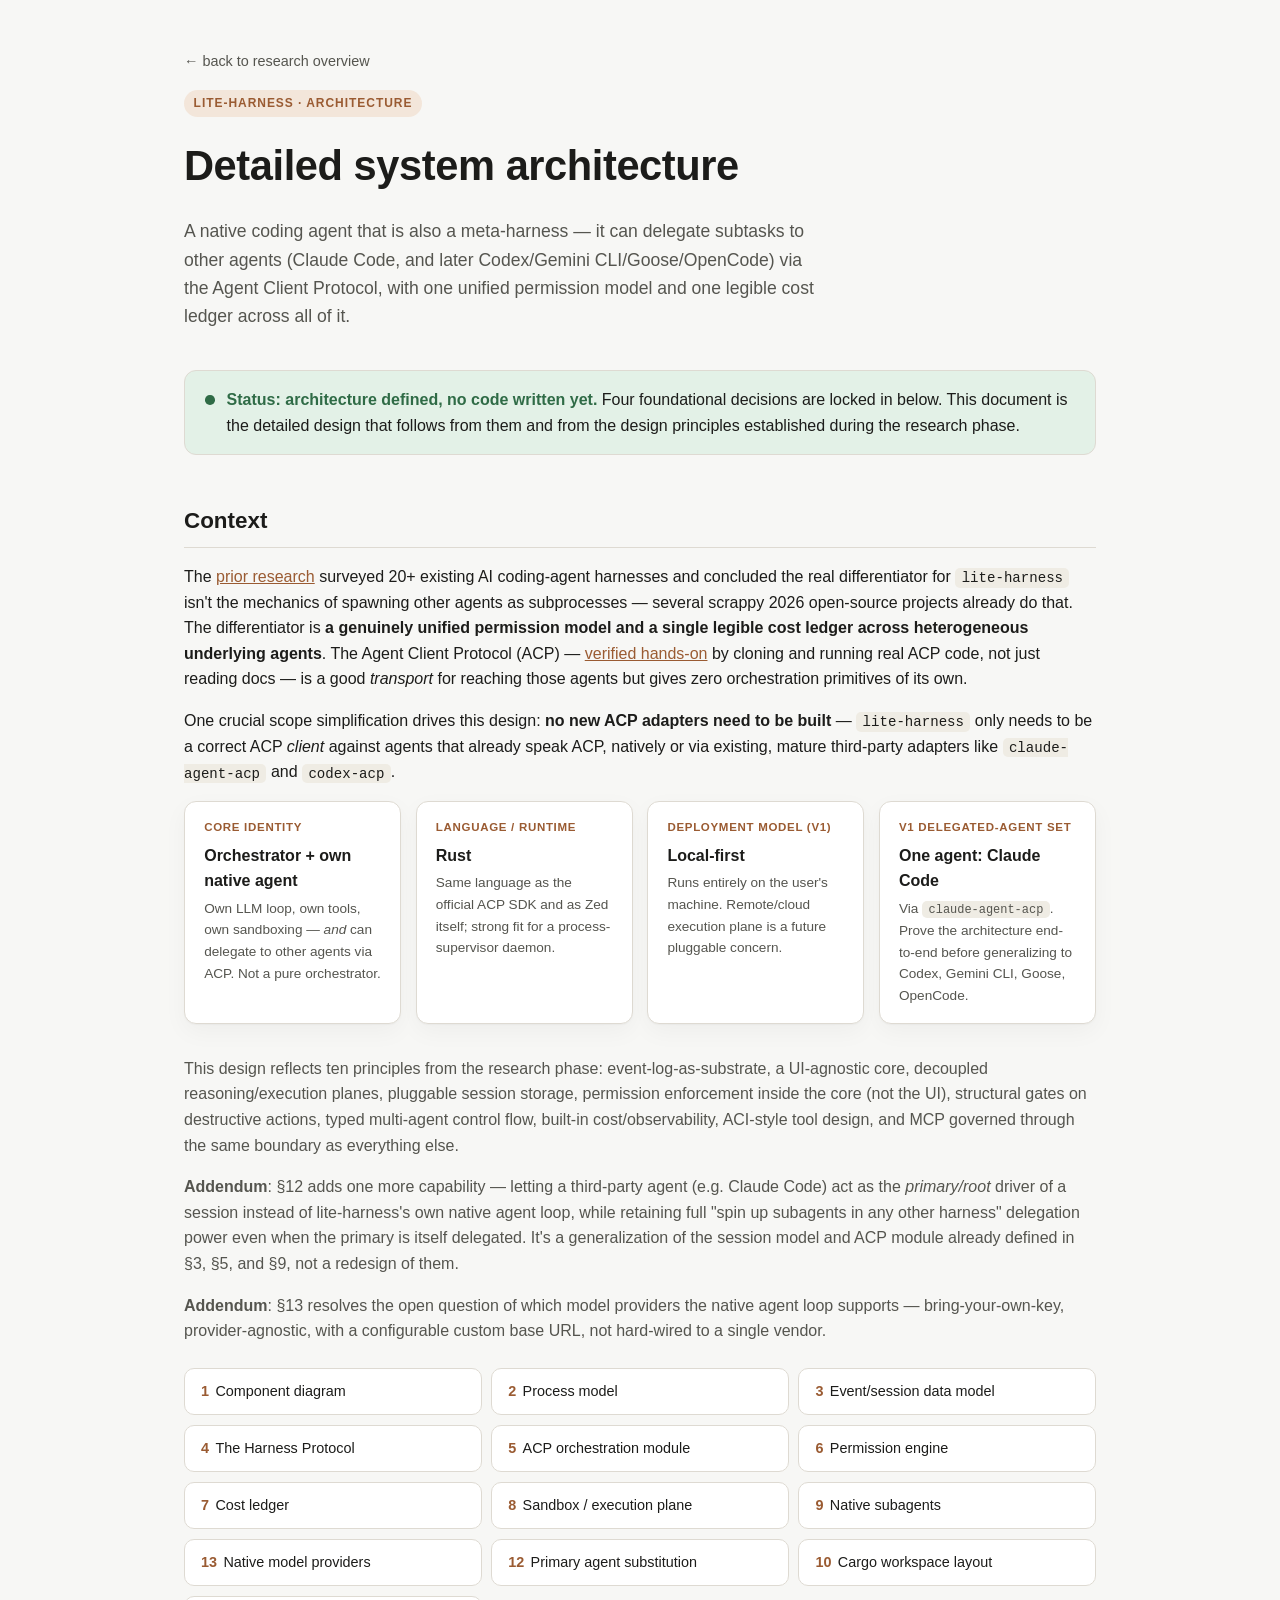
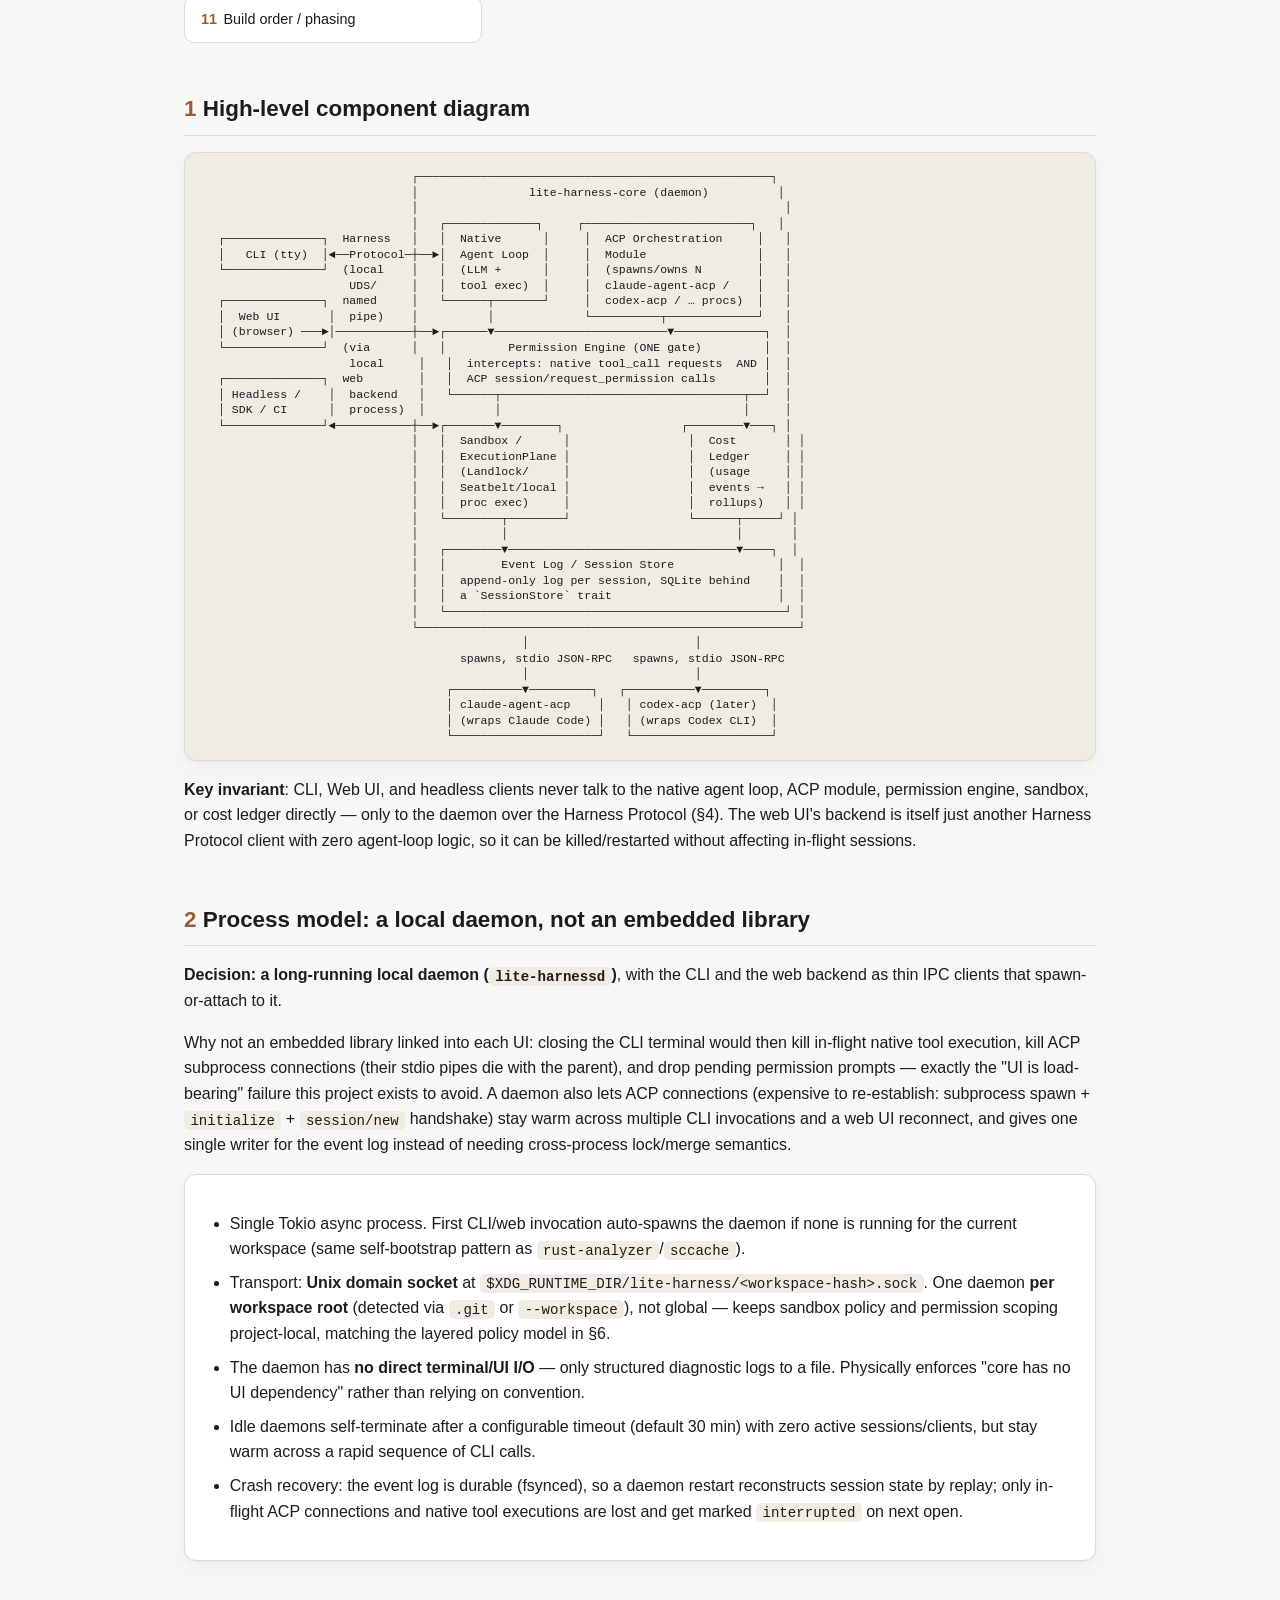
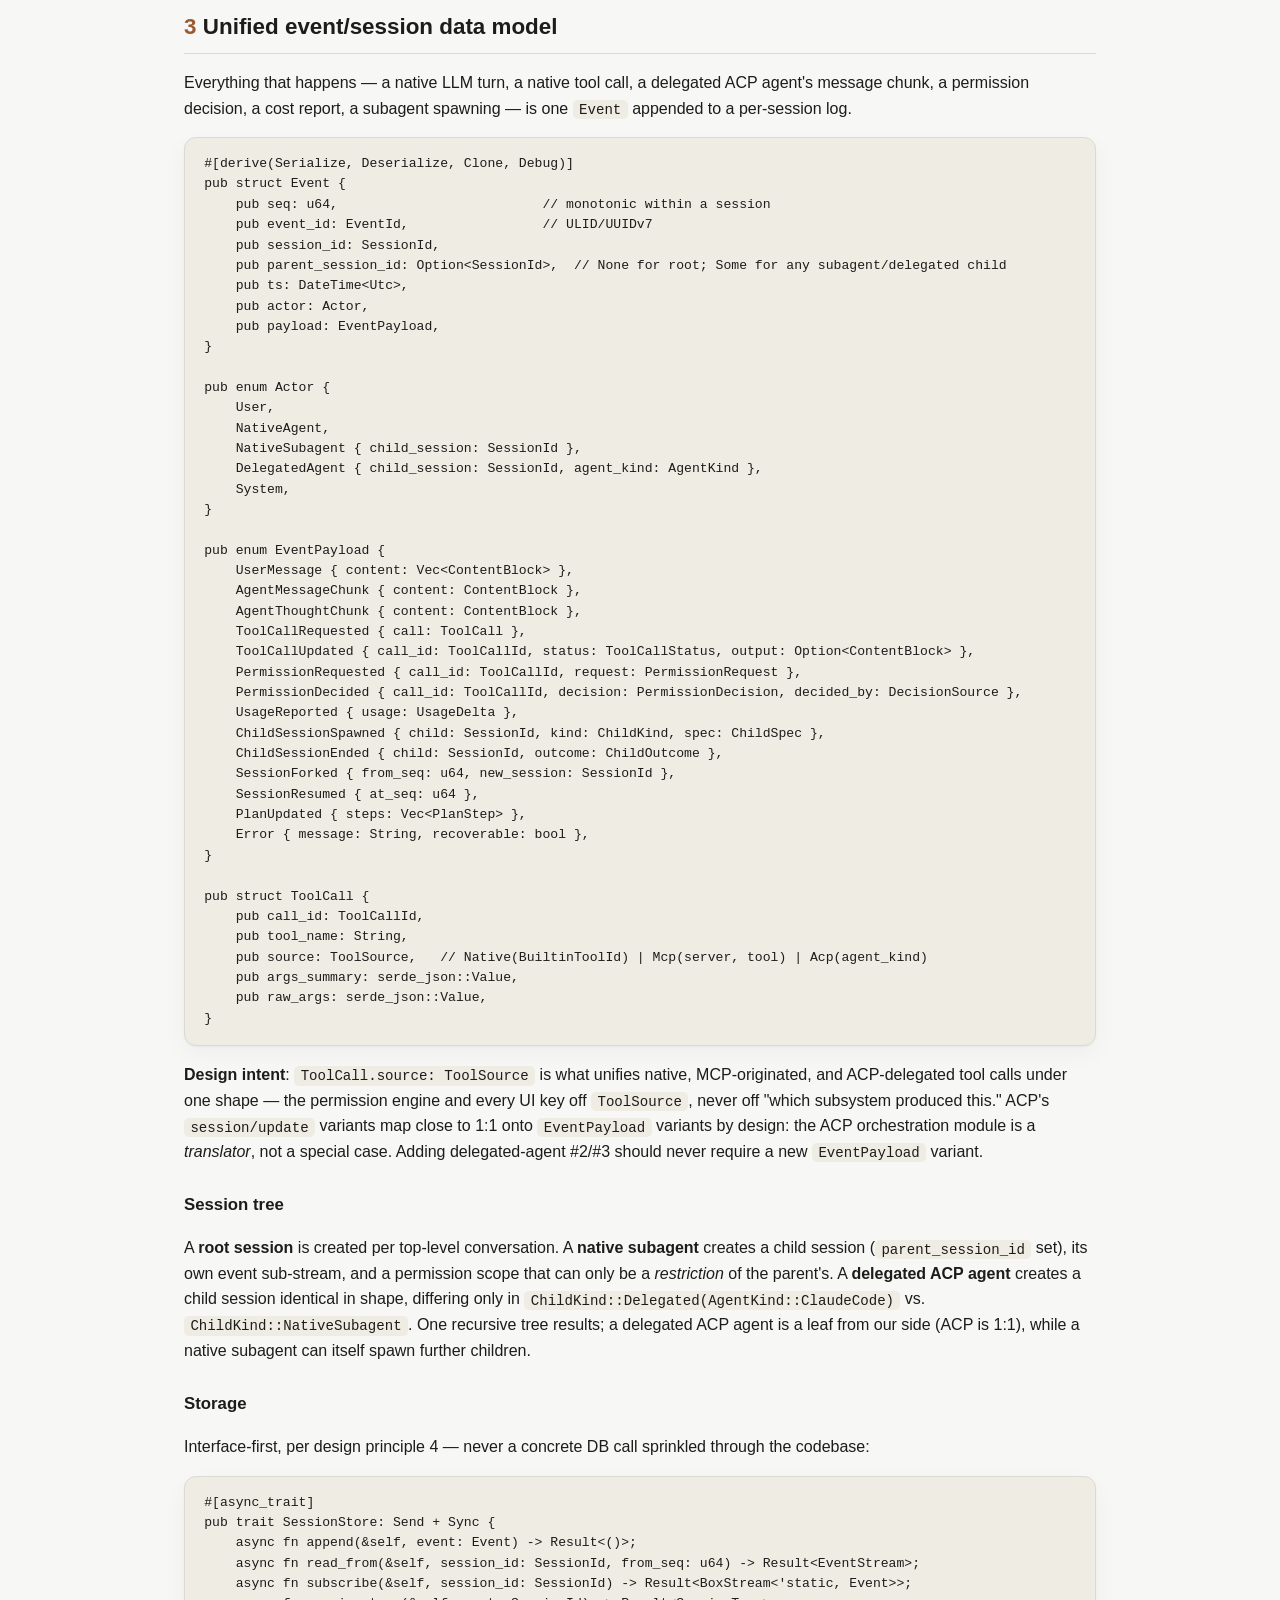
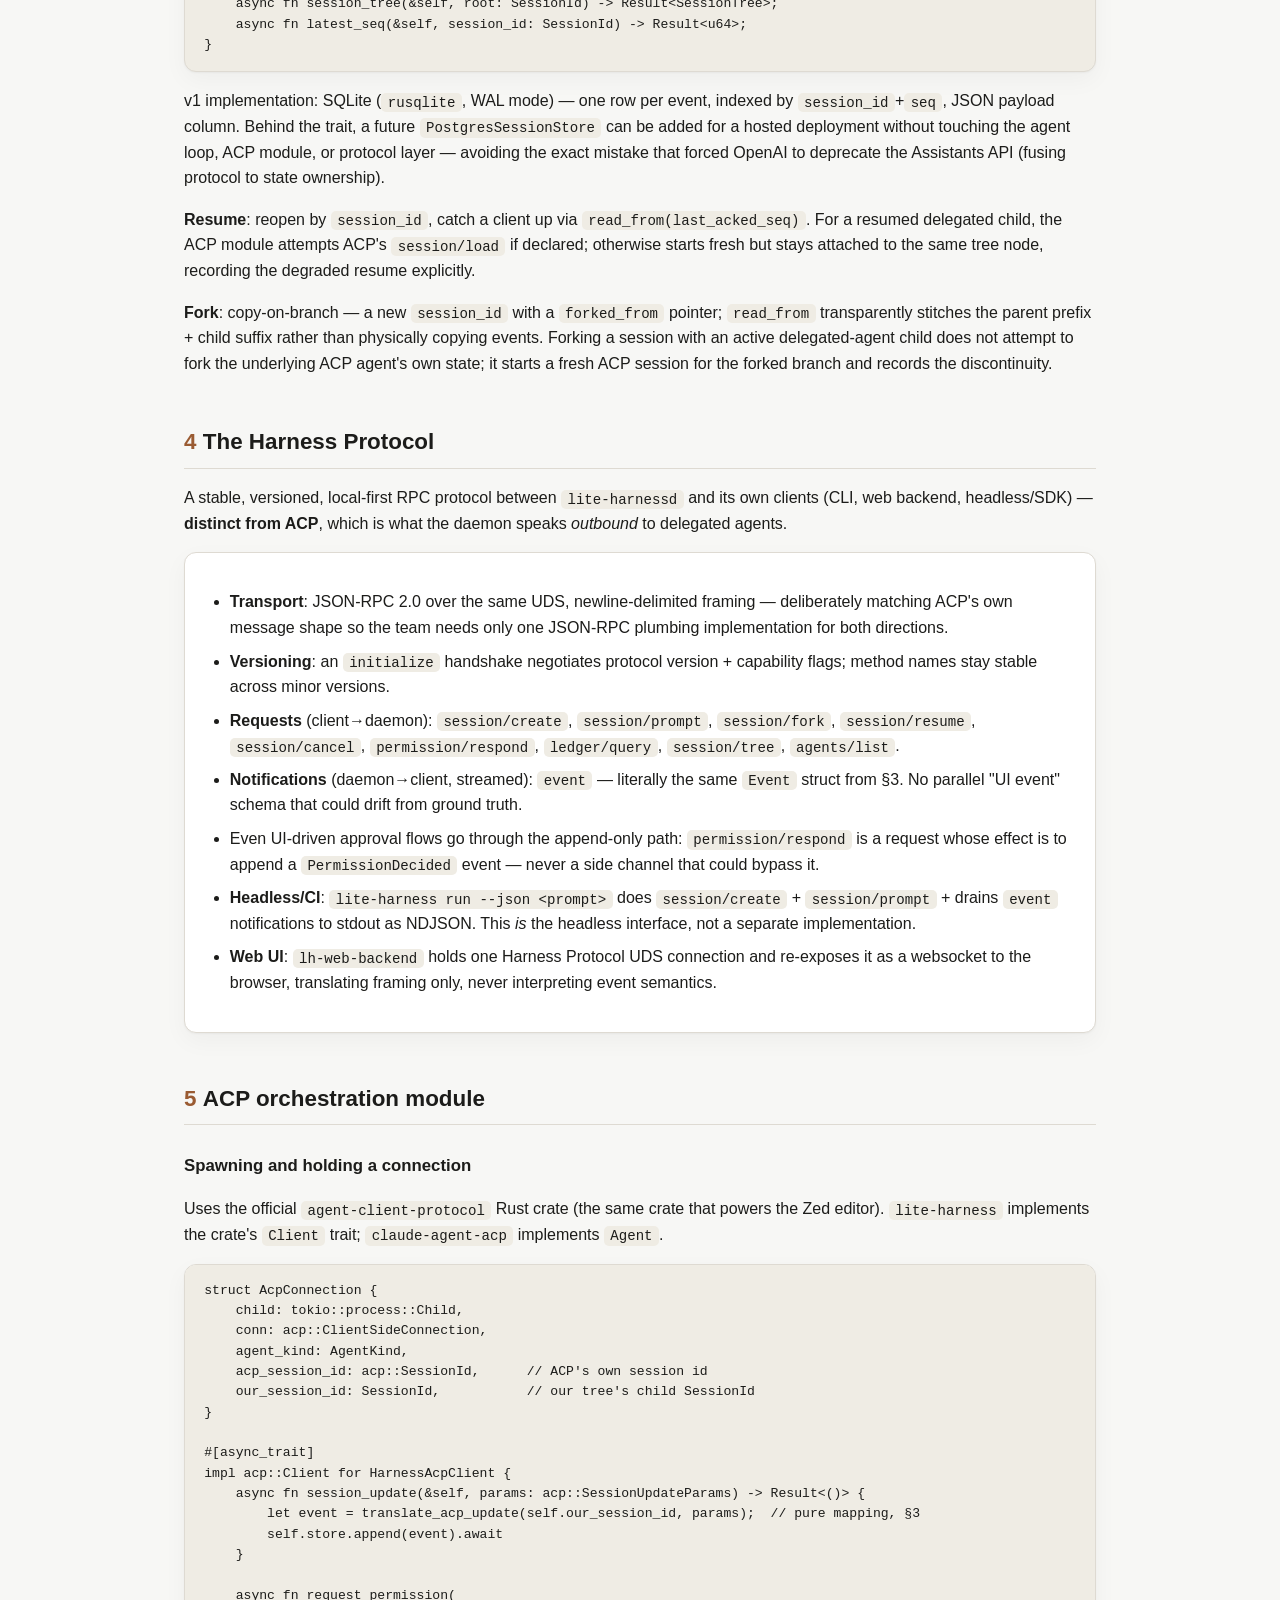
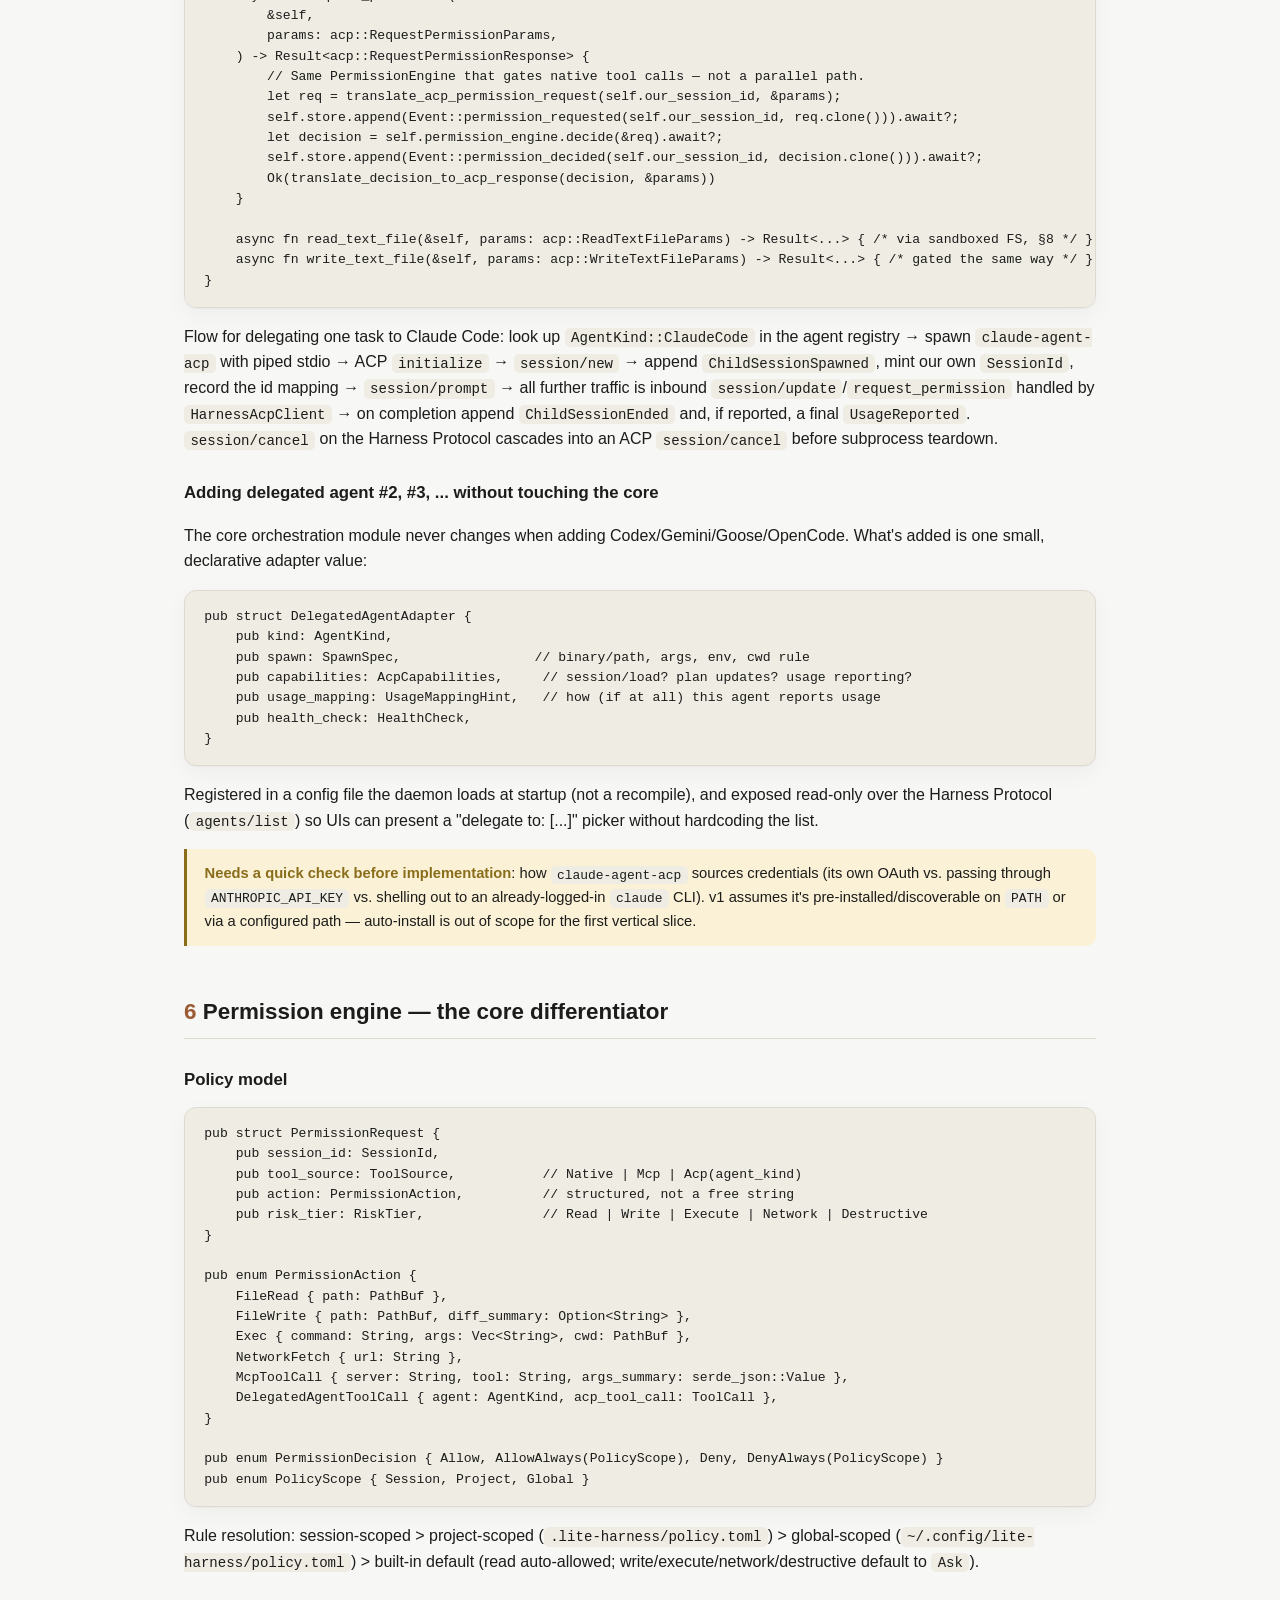
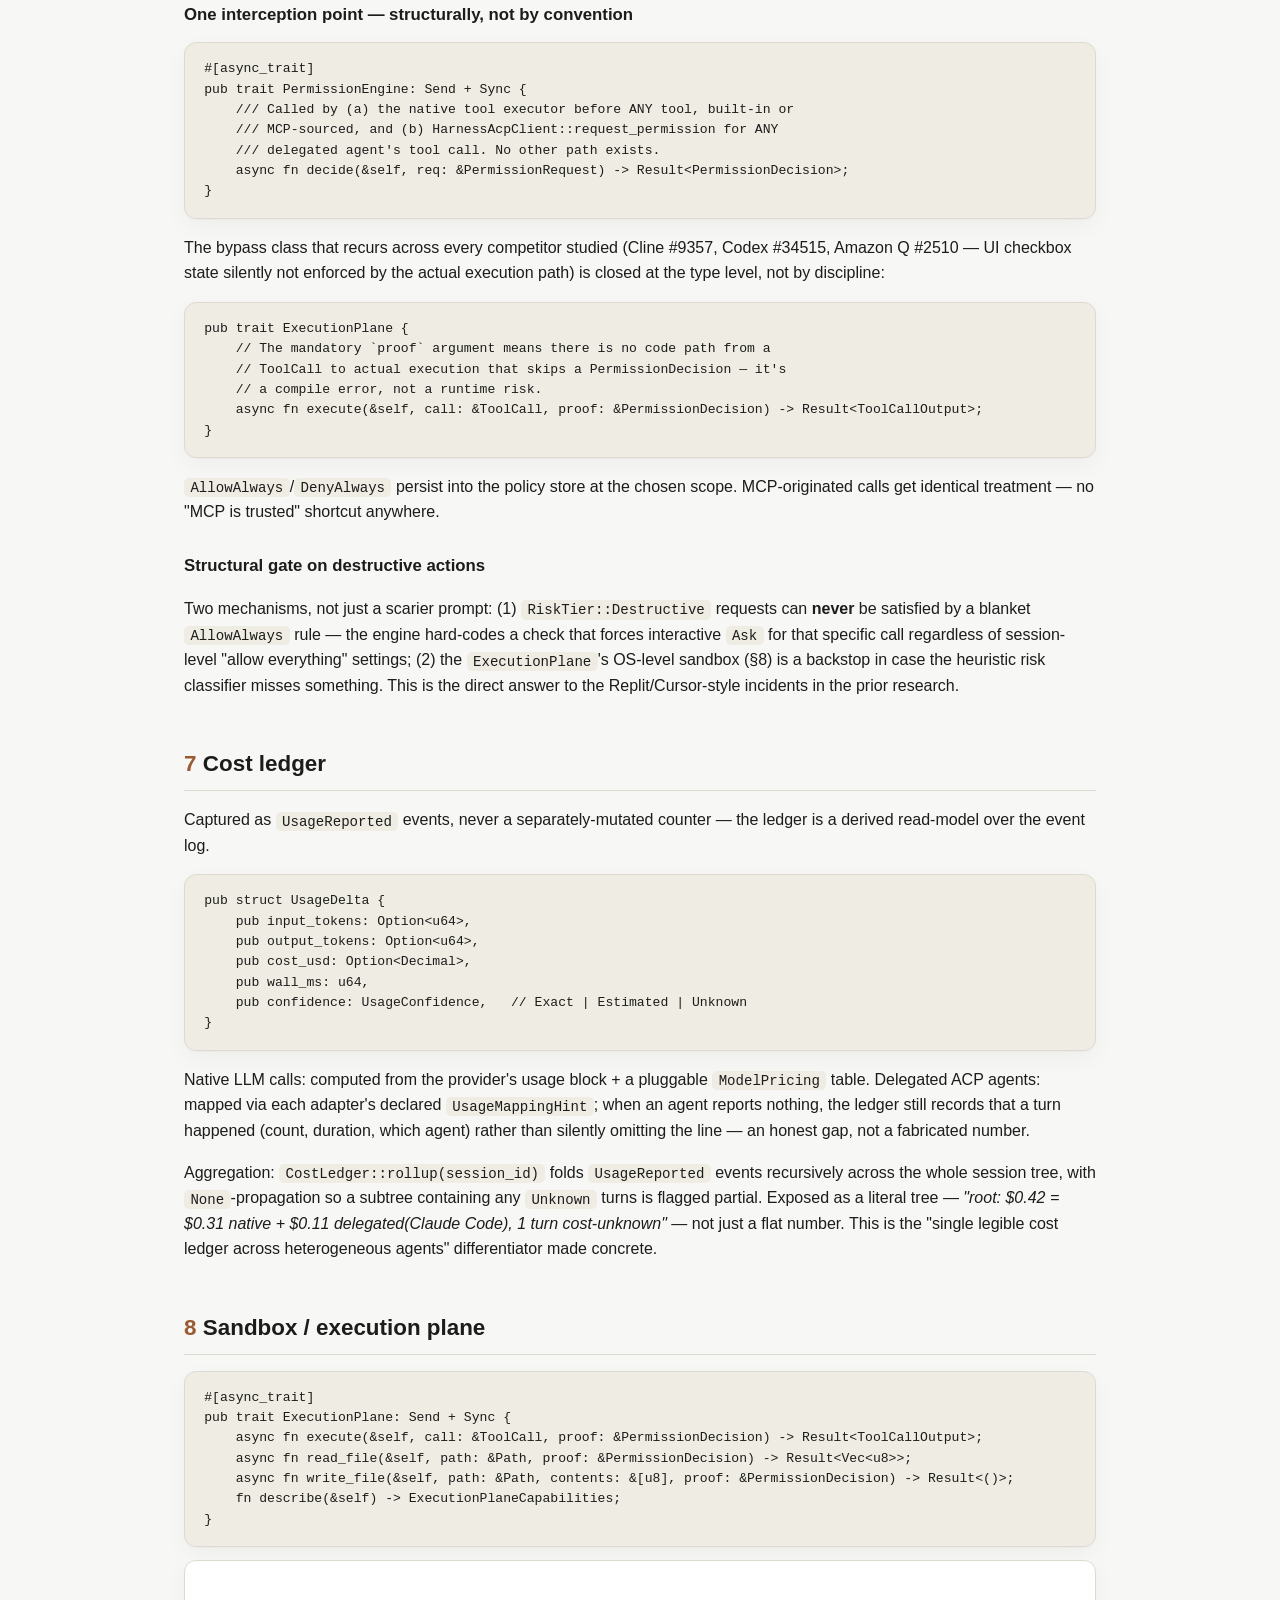
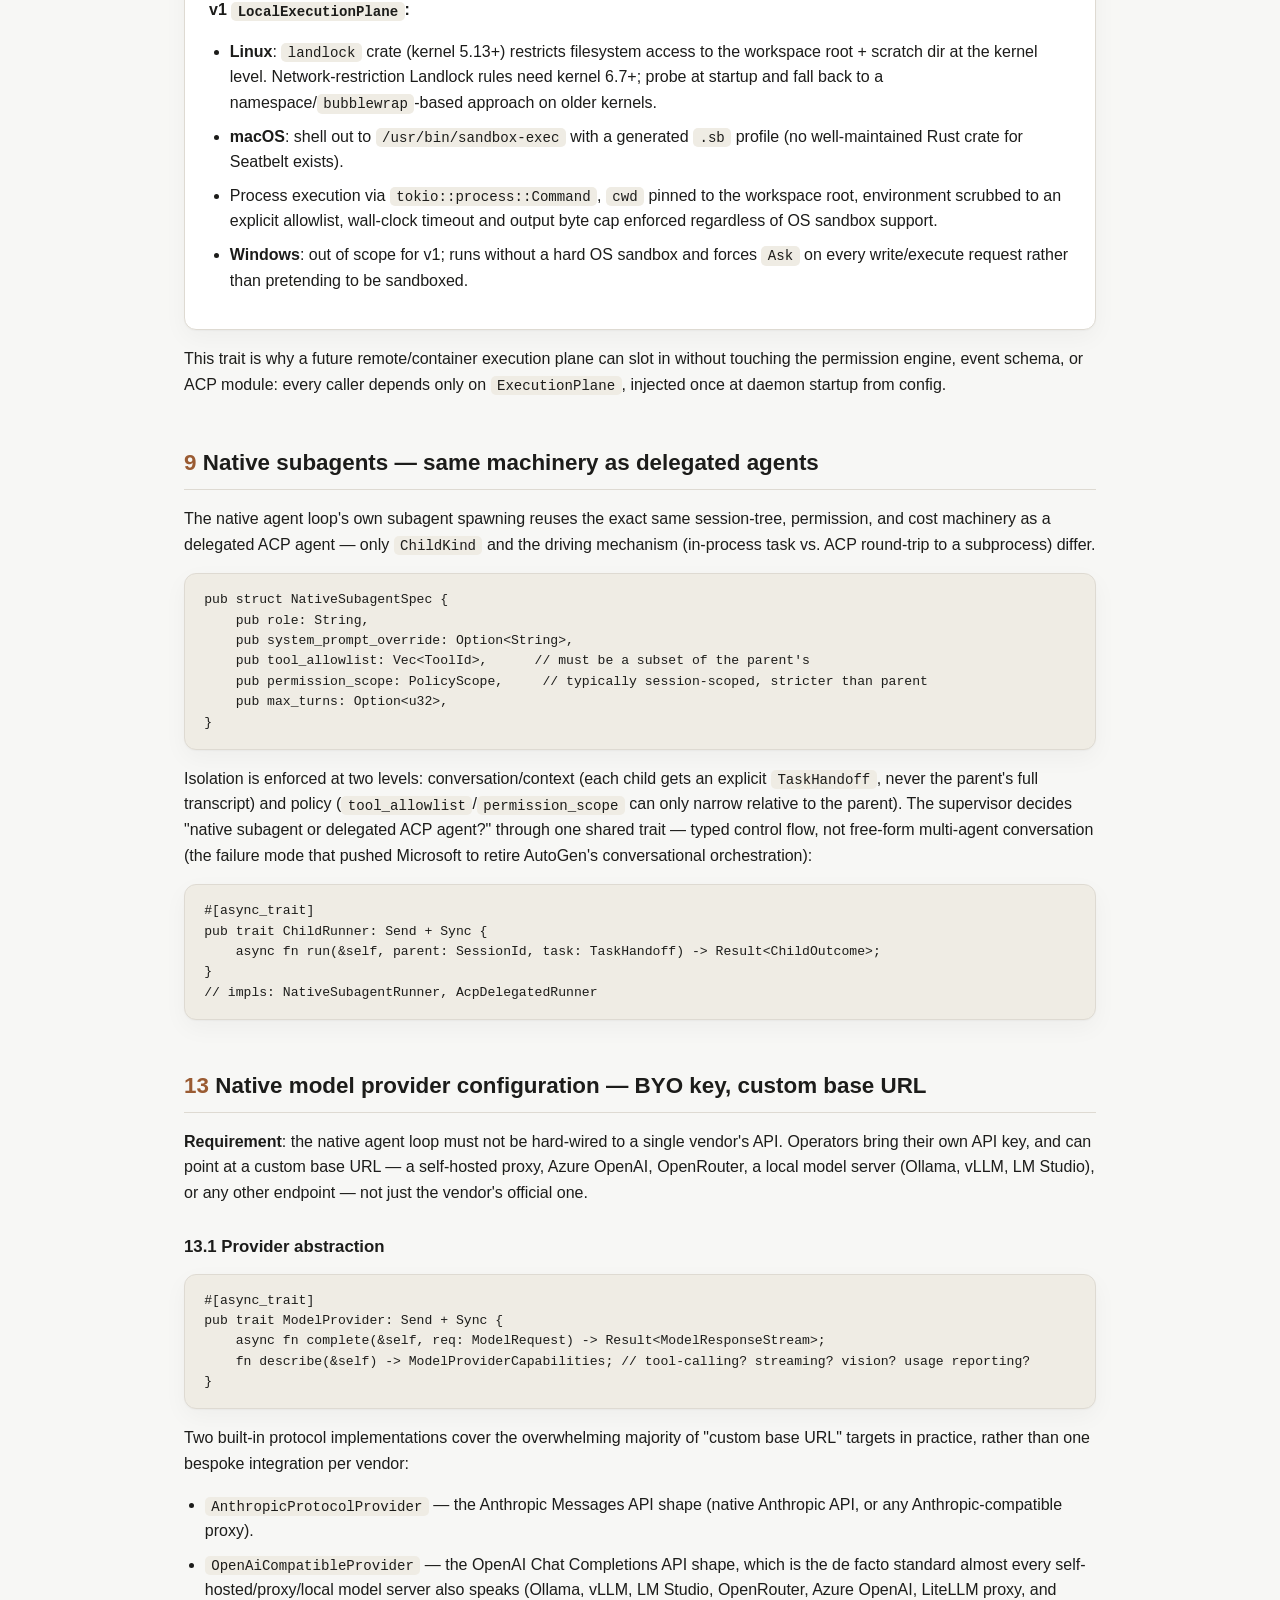
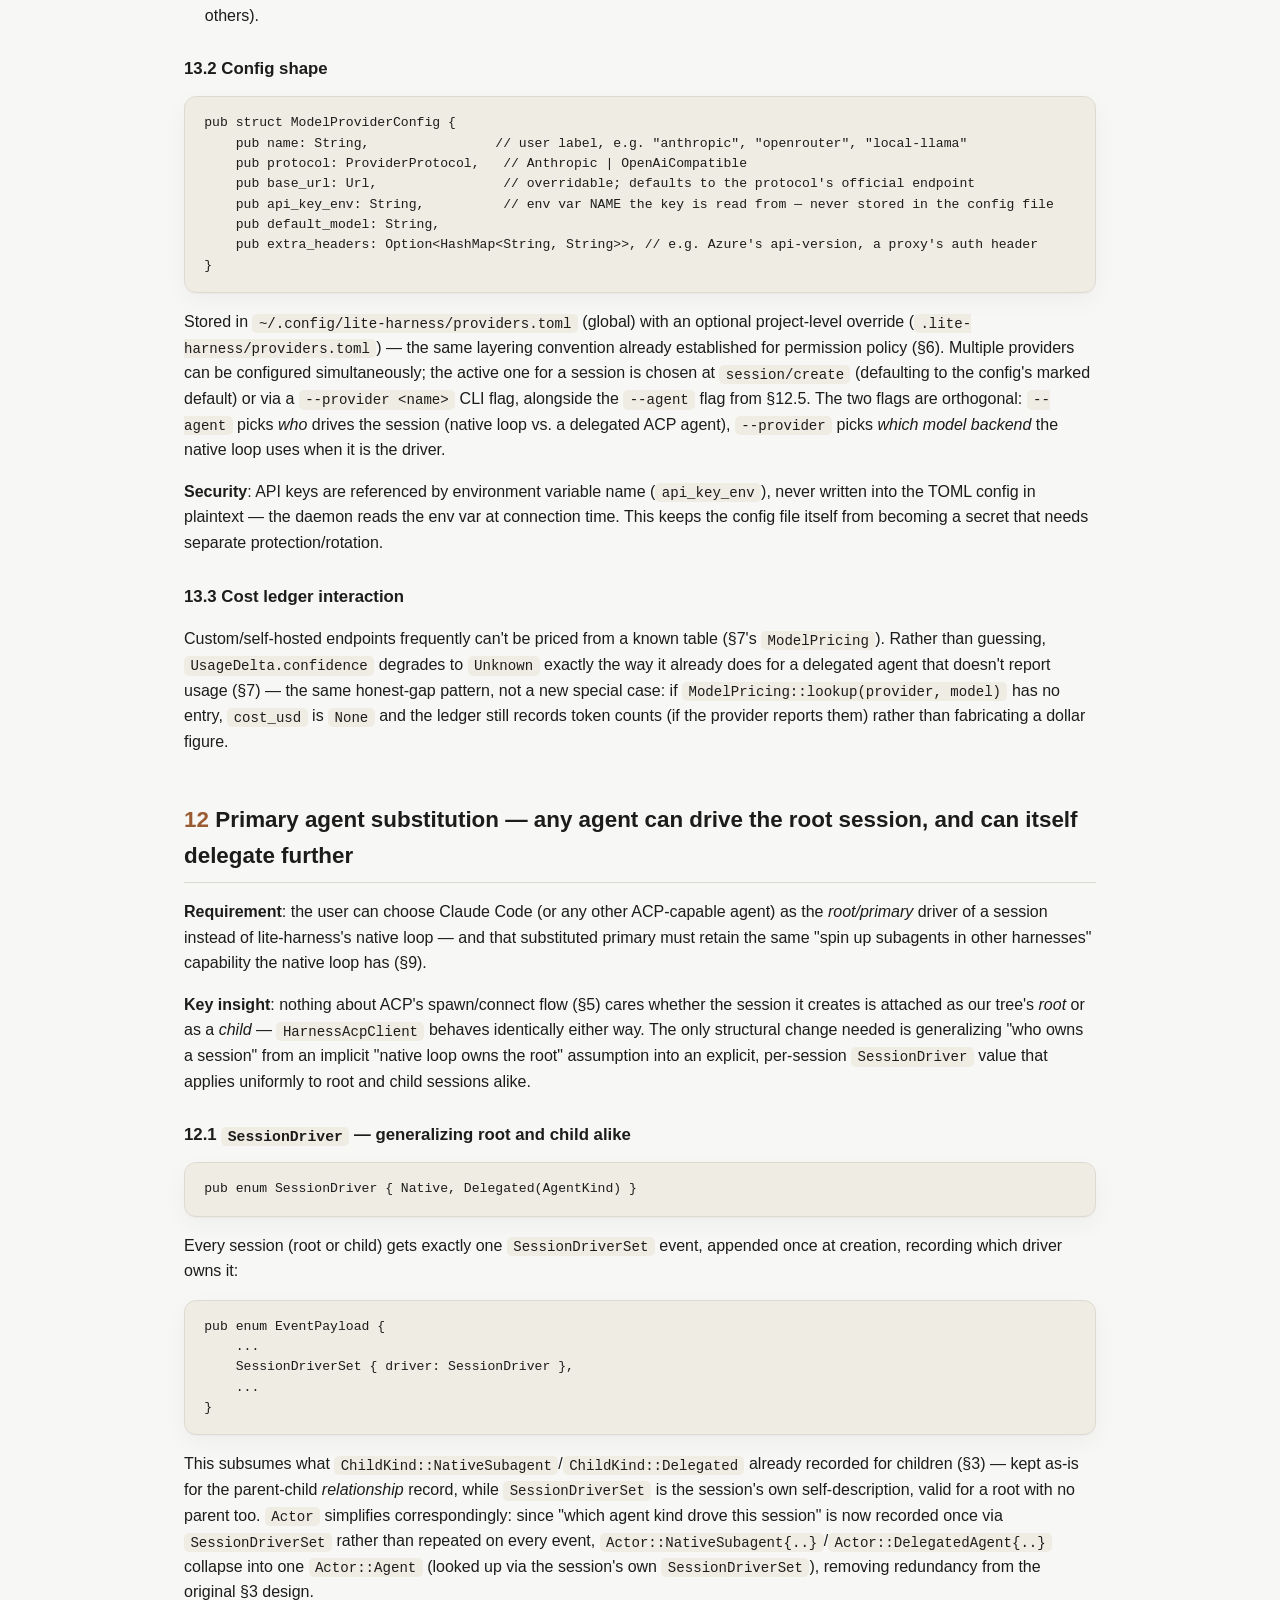
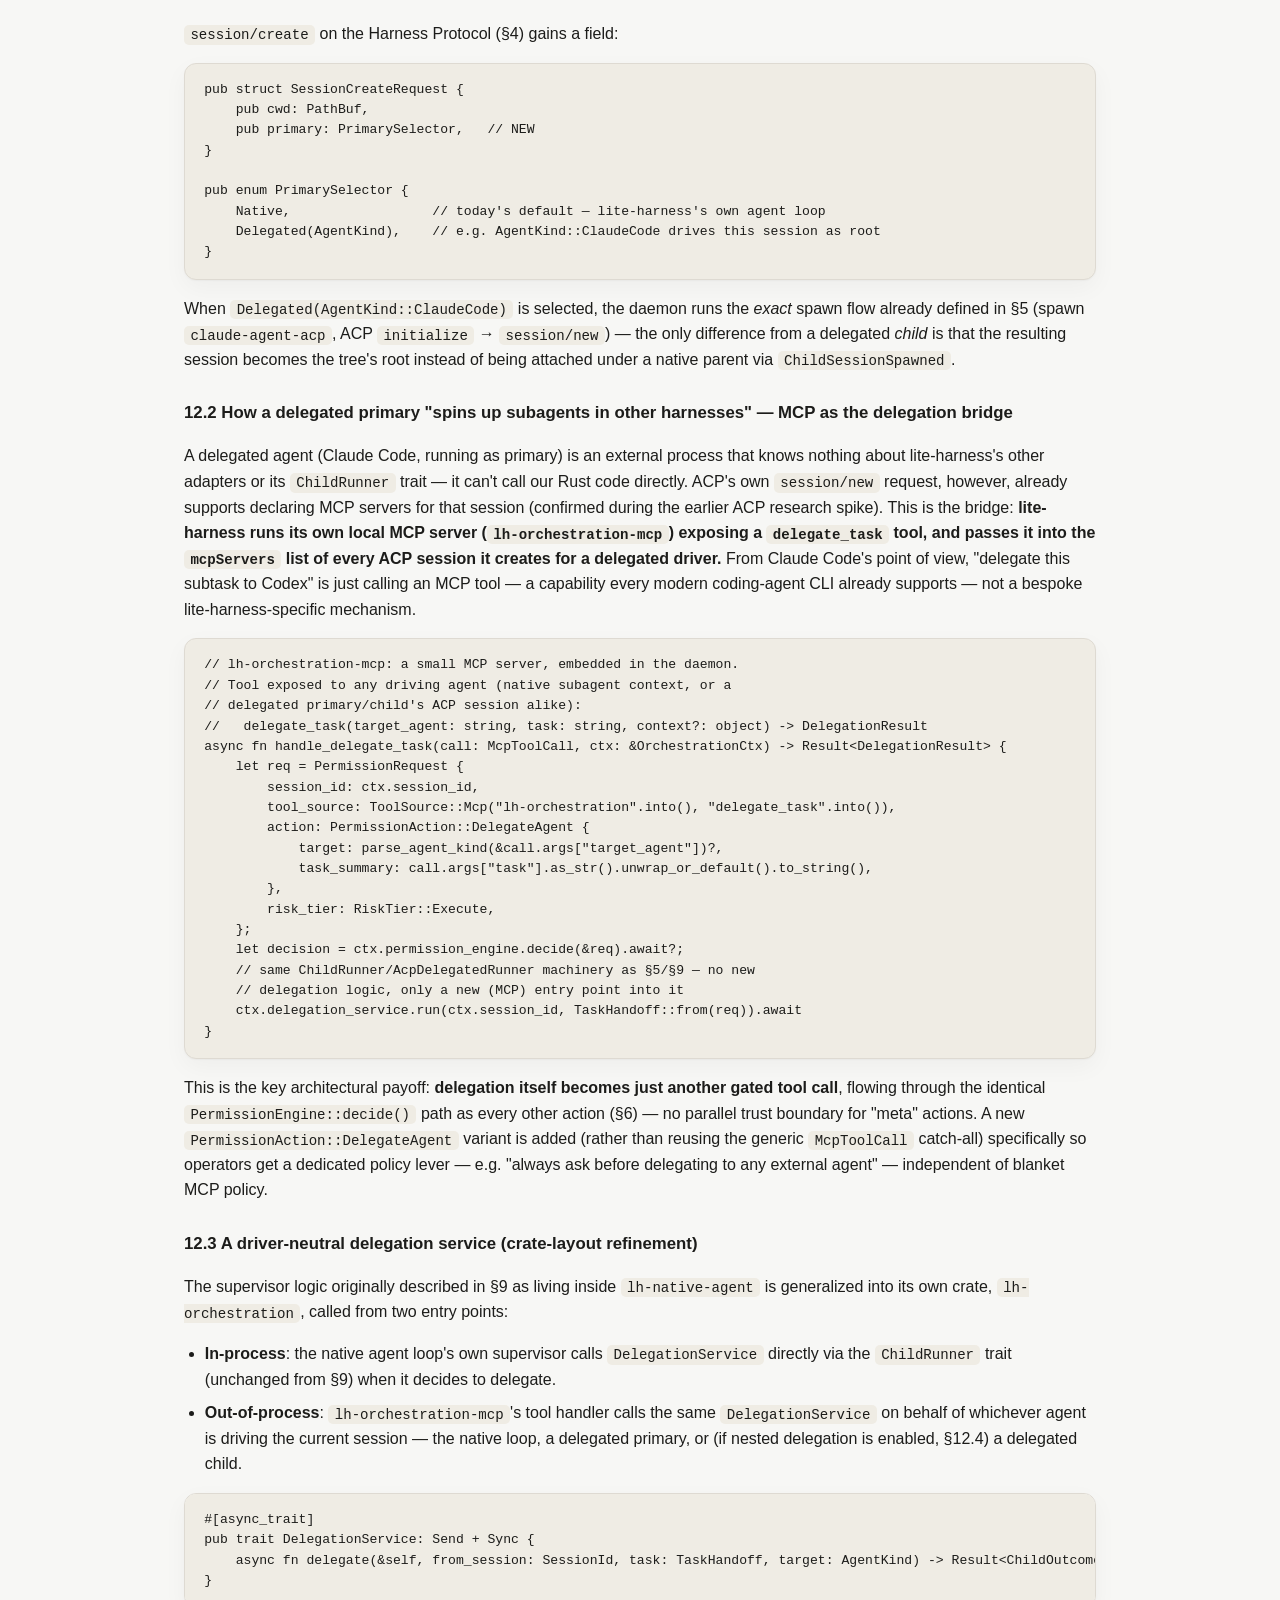
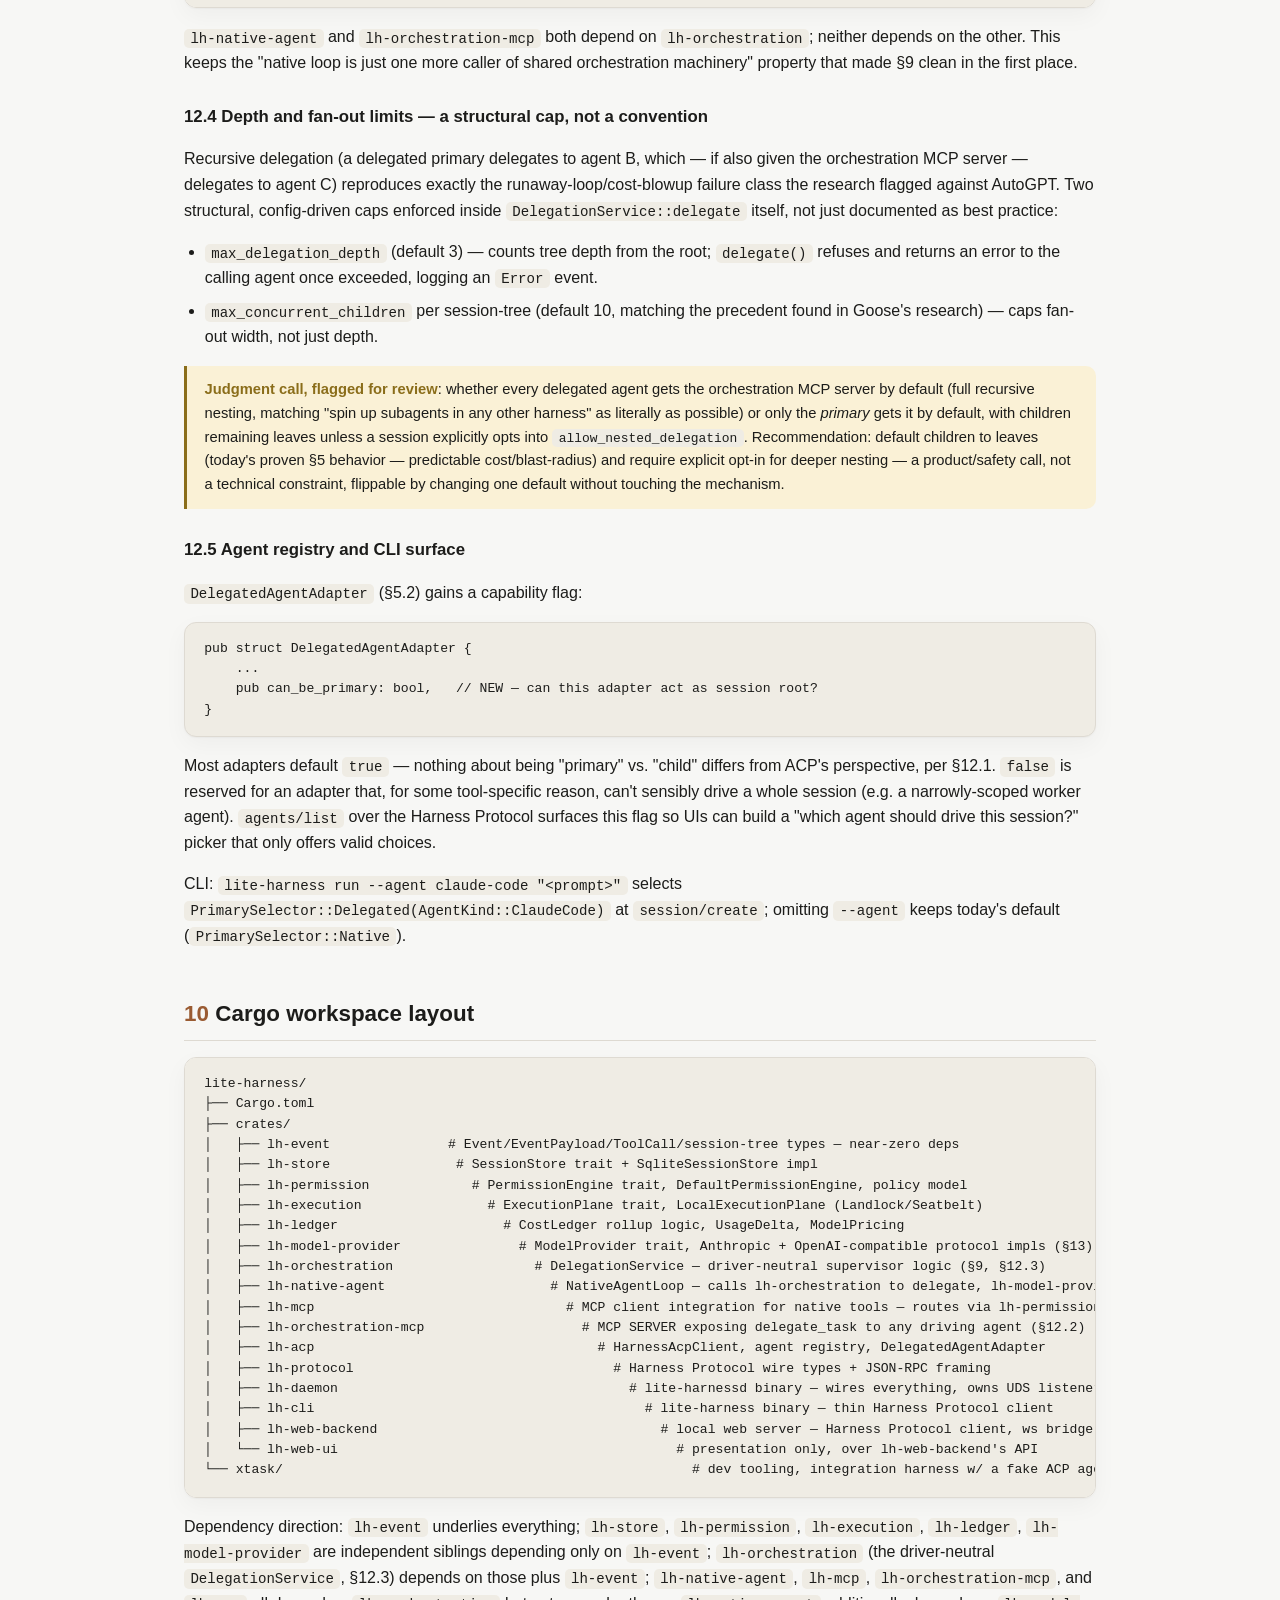
==== commit d2d7890f: "Add native model provider configuration (§13): BYO key, custom base URL Resolves the open decision o" ====
--- a/docs/architecture/index.html
+++ b/docs/architecture/index.html
@@ -298,6 +298,7 @@
 
     <p class="dim">This design reflects ten principles from the research phase: event-log-as-substrate, a UI-agnostic core, decoupled reasoning/execution planes, pluggable session storage, permission enforcement inside the core (not the UI), structural gates on destructive actions, typed multi-agent control flow, built-in cost/observability, ACI-style tool design, and MCP governed through the same boundary as everything else.</p>
     <p class="dim"><strong>Addendum</strong>: §12 adds one more capability — letting a third-party agent (e.g. Claude Code) act as the <em>primary/root</em> driver of a session instead of lite-harness's own native agent loop, while retaining full "spin up subagents in any other harness" delegation power even when the primary is itself delegated. It's a generalization of the session model and ACP module already defined in §3, §5, and §9, not a redesign of them.</p>
+    <p class="dim"><strong>Addendum</strong>: §13 resolves the open question of which model providers the native agent loop supports — bring-your-own-key, provider-agnostic, with a configurable custom base URL, not hard-wired to a single vendor.</p>
   </section>
 
   <nav class="toc">
@@ -310,6 +311,7 @@
     <a href="#ledger"><span class="n">7</span>Cost ledger</a>
     <a href="#sandbox"><span class="n">8</span>Sandbox / execution plane</a>
     <a href="#subagents"><span class="n">9</span>Native subagents</a>
+    <a href="#model-providers"><span class="n">13</span>Native model providers</a>
     <a href="#primary"><span class="n">12</span>Primary agent substitution</a>
     <a href="#workspace"><span class="n">10</span>Cargo workspace layout</a>
     <a href="#phasing"><span class="n">11</span>Build order / phasing</a>
@@ -600,6 +602,38 @@
 // impls: NativeSubagentRunner, AcpDelegatedRunner</code></pre>
   </section>
 
+  <section id="model-providers">
+    <h2><span class="num">13</span>Native model provider configuration — BYO key, custom base URL</h2>
+    <p><strong>Requirement</strong>: the native agent loop must not be hard-wired to a single vendor's API. Operators bring their own API key, and can point at a custom base URL — a self-hosted proxy, Azure OpenAI, OpenRouter, a local model server (Ollama, vLLM, LM Studio), or any other endpoint — not just the vendor's official one.</p>
+
+    <h3>13.1 Provider abstraction</h3>
+    <pre><code>#[async_trait]
+pub trait ModelProvider: Send + Sync {
+    async fn complete(&amp;self, req: ModelRequest) -&gt; Result&lt;ModelResponseStream&gt;;
+    fn describe(&amp;self) -&gt; ModelProviderCapabilities; // tool-calling? streaming? vision? usage reporting?
+}</code></pre>
+    <p>Two built-in protocol implementations cover the overwhelming majority of "custom base URL" targets in practice, rather than one bespoke integration per vendor:</p>
+    <ul>
+      <li><code>AnthropicProtocolProvider</code> — the Anthropic Messages API shape (native Anthropic API, or any Anthropic-compatible proxy).</li>
+      <li><code>OpenAiCompatibleProvider</code> — the OpenAI Chat Completions API shape, which is the de facto standard almost every self-hosted/proxy/local model server also speaks (Ollama, vLLM, LM Studio, OpenRouter, Azure OpenAI, LiteLLM proxy, and others).</li>
+    </ul>
+
+    <h3>13.2 Config shape</h3>
+    <pre><code>pub struct ModelProviderConfig {
+    pub name: String,                // user label, e.g. "anthropic", "openrouter", "local-llama"
+    pub protocol: ProviderProtocol,   // Anthropic | OpenAiCompatible
+    pub base_url: Url,                // overridable; defaults to the protocol's official endpoint
+    pub api_key_env: String,          // env var NAME the key is read from — never stored in the config file
+    pub default_model: String,
+    pub extra_headers: Option&lt;HashMap&lt;String, String&gt;&gt;, // e.g. Azure's api-version, a proxy's auth header
+}</code></pre>
+    <p>Stored in <code>~/.config/lite-harness/providers.toml</code> (global) with an optional project-level override (<code>.lite-harness/providers.toml</code>) — the same layering convention already established for permission policy (§6). Multiple providers can be configured simultaneously; the active one for a session is chosen at <code>session/create</code> (defaulting to the config's marked default) or via a <code>--provider &lt;name&gt;</code> CLI flag, alongside the <code>--agent</code> flag from §12.5. The two flags are orthogonal: <code>--agent</code> picks <em>who</em> drives the session (native loop vs. a delegated ACP agent), <code>--provider</code> picks <em>which model backend</em> the native loop uses when it is the driver.</p>
+    <p><strong>Security</strong>: API keys are referenced by environment variable name (<code>api_key_env</code>), never written into the TOML config in plaintext — the daemon reads the env var at connection time. This keeps the config file itself from becoming a secret that needs separate protection/rotation.</p>
+
+    <h3>13.3 Cost ledger interaction</h3>
+    <p>Custom/self-hosted endpoints frequently can't be priced from a known table (§7's <code>ModelPricing</code>). Rather than guessing, <code>UsageDelta.confidence</code> degrades to <code>Unknown</code> exactly the way it already does for a delegated agent that doesn't report usage (§7) — the same honest-gap pattern, not a new special case: if <code>ModelPricing::lookup(provider, model)</code> has no entry, <code>cost_usd</code> is <code>None</code> and the ledger still records token counts (if the provider reports them) rather than fabricating a dollar figure.</p>
+  </section>
+
   <section id="primary">
     <h2><span class="num">12</span>Primary agent substitution — any agent can drive the root session, and can itself delegate further</h2>
     <p><strong>Requirement</strong>: the user can choose Claude Code (or any other ACP-capable agent) as the <em>root/primary</em> driver of a session instead of lite-harness's native loop — and that substituted primary must retain the same "spin up subagents in other harnesses" capability the native loop has (§9).</p>
@@ -689,25 +723,26 @@
 │   ├── lh-permission             # PermissionEngine trait, DefaultPermissionEngine, policy model
 │   ├── lh-execution                # ExecutionPlane trait, LocalExecutionPlane (Landlock/Seatbelt)
 │   ├── lh-ledger                     # CostLedger rollup logic, UsageDelta, ModelPricing
-│   ├── lh-orchestration                # DelegationService — driver-neutral supervisor logic (§9, §12.3)
-│   ├── lh-native-agent                   # NativeAgentLoop, built-in tools (calls lh-orchestration to delegate)
-│   ├── lh-mcp                              # MCP client integration for native tools — routes via lh-permission
-│   ├── lh-orchestration-mcp                  # MCP SERVER exposing delegate_task to any driving agent (§12.2)
-│   ├── lh-acp                                  # HarnessAcpClient, agent registry, DelegatedAgentAdapter
-│   ├── lh-protocol                               # Harness Protocol wire types + JSON-RPC framing
-│   ├── lh-daemon                                   # lite-harnessd binary — wires everything, owns UDS listener
-│   ├── lh-cli                                        # lite-harness binary — thin Harness Protocol client
-│   ├── lh-web-backend                                  # local web server — Harness Protocol client, ws bridge
-│   └── lh-web-ui                                         # presentation only, over lh-web-backend's API
-└── xtask/                                                  # dev tooling, integration harness w/ a fake ACP agent</code></pre>
-    <p>Dependency direction: <code>lh-event</code> underlies everything; <code>lh-store</code>, <code>lh-permission</code>, <code>lh-execution</code>, <code>lh-ledger</code> are independent siblings depending only on <code>lh-event</code>; <code>lh-orchestration</code> (the driver-neutral <code>DelegationService</code>, §12.3) depends on those plus <code>lh-event</code>; <code>lh-native-agent</code>, <code>lh-mcp</code>, <code>lh-orchestration-mcp</code>, and <code>lh-acp</code> all depend on <code>lh-orchestration</code> but not on each other — <code>lh-native-agent</code> calls delegation in-process, <code>lh-orchestration-mcp</code> exposes the identical capability to any out-of-process driving agent; <code>lh-daemon</code> is the only crate that constructs concrete implementations and wires trait objects together; <code>lh-cli</code>/<code>lh-web-backend</code> depend <strong>only</strong> on <code>lh-protocol</code> — a compile-time enforcement of "the UI is never load-bearing."</p>
+│   ├── lh-model-provider               # ModelProvider trait, Anthropic + OpenAI-compatible protocol impls (§13)
+│   ├── lh-orchestration                  # DelegationService — driver-neutral supervisor logic (§9, §12.3)
+│   ├── lh-native-agent                     # NativeAgentLoop — calls lh-orchestration to delegate, lh-model-provider for LLM calls
+│   ├── lh-mcp                                # MCP client integration for native tools — routes via lh-permission
+│   ├── lh-orchestration-mcp                    # MCP SERVER exposing delegate_task to any driving agent (§12.2)
+│   ├── lh-acp                                    # HarnessAcpClient, agent registry, DelegatedAgentAdapter
+│   ├── lh-protocol                                 # Harness Protocol wire types + JSON-RPC framing
+│   ├── lh-daemon                                     # lite-harnessd binary — wires everything, owns UDS listener
+│   ├── lh-cli                                          # lite-harness binary — thin Harness Protocol client
+│   ├── lh-web-backend                                    # local web server — Harness Protocol client, ws bridge
+│   └── lh-web-ui                                           # presentation only, over lh-web-backend's API
+└── xtask/                                                    # dev tooling, integration harness w/ a fake ACP agent</code></pre>
+    <p>Dependency direction: <code>lh-event</code> underlies everything; <code>lh-store</code>, <code>lh-permission</code>, <code>lh-execution</code>, <code>lh-ledger</code>, <code>lh-model-provider</code> are independent siblings depending only on <code>lh-event</code>; <code>lh-orchestration</code> (the driver-neutral <code>DelegationService</code>, §12.3) depends on those plus <code>lh-event</code>; <code>lh-native-agent</code>, <code>lh-mcp</code>, <code>lh-orchestration-mcp</code>, and <code>lh-acp</code> all depend on <code>lh-orchestration</code> but not on each other — <code>lh-native-agent</code> additionally depends on <code>lh-model-provider</code> (§13) for its own LLM calls, <code>lh-orchestration-mcp</code> exposes delegation to any out-of-process driving agent; <code>lh-daemon</code> is the only crate that constructs concrete implementations and wires trait objects together; <code>lh-cli</code>/<code>lh-web-backend</code> depend <strong>only</strong> on <code>lh-protocol</code> — a compile-time enforcement of "the UI is never load-bearing."</p>
   </section>
 
   <section id="phasing">
     <h2><span class="num">11</span>Build order / phasing</h2>
     <ol class="phase-list">
       <li><strong>Skeleton &amp; protocol plumbing</strong> — <code>lh-event</code> types, <code>SqliteSessionStore</code>, <code>lh-protocol</code> framing, a daemon that echoes a hardcoded event stream, a CLI that connects and prints events. Proves the daemon+thin-client process model with zero agent logic.</li>
-      <li><strong>Native agent loop, one real task, no sandbox yet</strong> — single LLM provider, minimal built-in tools (read/write/edit/bash, initially unsandboxed and explicitly flagged as dev-only), <code>DefaultPermissionEngine</code> in <code>Ask</code>-only mode round-tripping through the daemon to the CLI.</li>
+      <li><strong>Native agent loop, one real task, no sandbox yet</strong> — <code>lh-model-provider</code> with the <code>ModelProvider</code> trait and both built-in protocol impls (Anthropic + OpenAI-compatible, §13) from the start, config-driven BYO-key + custom base URL (not hard-wired to one vendor even at this early phase), minimal built-in tools (read/write/edit/bash, initially unsandboxed and explicitly flagged as dev-only), <code>DefaultPermissionEngine</code> in <code>Ask</code>-only mode round-tripping through the daemon to the CLI.</li>
       <li><strong>Real sandboxing</strong> — <code>LocalExecutionPlane</code> with Landlock (Linux first), policy persistence, native cost ledger.</li>
       <li><strong>The ACP vertical slice — the architecture's actual proof point</strong> — <code>lh-acp</code>, <code>HarnessAcpClient</code>, the Claude Code adapter, one delegated task end-to-end. The test that matters: one permission-prompt path handles both a native tool call and a Claude-Code-originated one, and the cost ledger shows one aggregated total across both. Everything after this phase is expansion, not new architecture.</li>
       <li><strong>Native subagents</strong> — <code>ChildRunner</code>/<code>NativeSubagentRunner</code>, session-tree fork/resume. Should require touching <code>lh-permission</code>/<code>lh-ledger</code> not at all — itself a validation the abstractions were shaped correctly.</li>
@@ -729,6 +764,7 @@
         <li><code>crates/lh-daemon/src/main.rs</code> — wires concrete <code>SessionStore</code>/<code>PermissionEngine</code>/<code>ExecutionPlane</code>/<code>ChildRunner</code> implementations together (§2, §10) — proof the whole architecture compiles as one system.</li>
         <li><code>crates/lh-orchestration/src/lib.rs</code> — <code>DelegationService</code>/<code>ChildRunner</code> (§9, §12.3) — the driver-neutral abstraction that lets both the native loop and <code>lh-orchestration-mcp</code> trigger delegation through one path.</li>
         <li><code>crates/lh-orchestration-mcp/src/lib.rs</code> — the <code>delegate_task</code> MCP server (§12.2) — the concrete bridge that lets an external primary agent (or, once opted in, a nested delegated child) request further delegation.</li>
+        <li><code>crates/lh-model-provider/src/lib.rs</code> — <code>ModelProvider</code> trait, <code>AnthropicProtocolProvider</code>/<code>OpenAiCompatibleProvider</code> (§13) — what makes the native agent loop provider-agnostic (BYO key + custom base URL) from its very first implementation rather than hard-wired to one vendor.</li>
       </ul>
     </div>
   </section>
@@ -737,9 +773,10 @@
     <h2>Verification</h2>
     <p class="dim">This phase produces a design document, not running code, so "verification" means: the plan is internally consistent and testable against the stated requirements before any Rust is written.</p>
     <ul>
-      <li>Cross-check §1-12 against the ten design principles from the research phase — confirm each principle maps to a concrete mechanism above, not just a restated goal. Spot checks: principle 5 → §6's <code>proof: &amp;PermissionDecision</code> argument; principle 4 → §3's <code>SessionStore</code> trait; principle 1 → §3's <code>Event</code> as the sole state-changing primitive.</li>
+      <li>Cross-check §1-13 against the ten design principles from the research phase — confirm each principle maps to a concrete mechanism above, not just a restated goal. Spot checks: principle 5 → §6's <code>proof: &amp;PermissionDecision</code> argument; principle 4 → §3's <code>SessionStore</code> trait; principle 1 → §3's <code>Event</code> as the sole state-changing primitive.</li>
       <li>Once phases 1-4 above are implemented, the concrete acceptance test for "the architecture works" is: from the CLI, run one task that triggers both a native tool call and a delegated Claude Code tool call in the same session, see both permission prompts rendered identically (differing only in the displayed <code>ToolSource</code>), and see one <code>ledger/query</code> response with a combined cost total covering both.</li>
       <li>Once phase 6 (§12) is implemented, the acceptance test for "primary substitution works" is: <code>lite-harness run --agent claude-code "&lt;prompt&gt;"</code> produces a root session whose <code>SessionDriverSet</code> says <code>Delegated(ClaudeCode)</code>, Claude Code successfully calls the <code>delegate_task</code> MCP tool mid-session, a child session is created through the exact same code path phase 4 already proved, and the resulting permission prompt / cost-ledger entry are indistinguishable in shape from a native-loop-initiated delegation.</li>
+      <li>Once phase 2 (§13) is implemented, the acceptance test for "provider configuration works" is: configure two providers in <code>~/.config/lite-harness/providers.toml</code> (e.g. an official Anthropic key and a local Ollama server with a custom <code>base_url</code>), run the same prompt with <code>--provider anthropic</code> and again with <code>--provider local-llama</code>, and confirm both complete via <code>lh-model-provider</code> with no code change — only config — and that the cost ledger shows a real dollar figure for the priced provider and an honest <code>Unknown</code>-confidence entry for the unpriced local one.</li>
     </ul>
   </section>
 
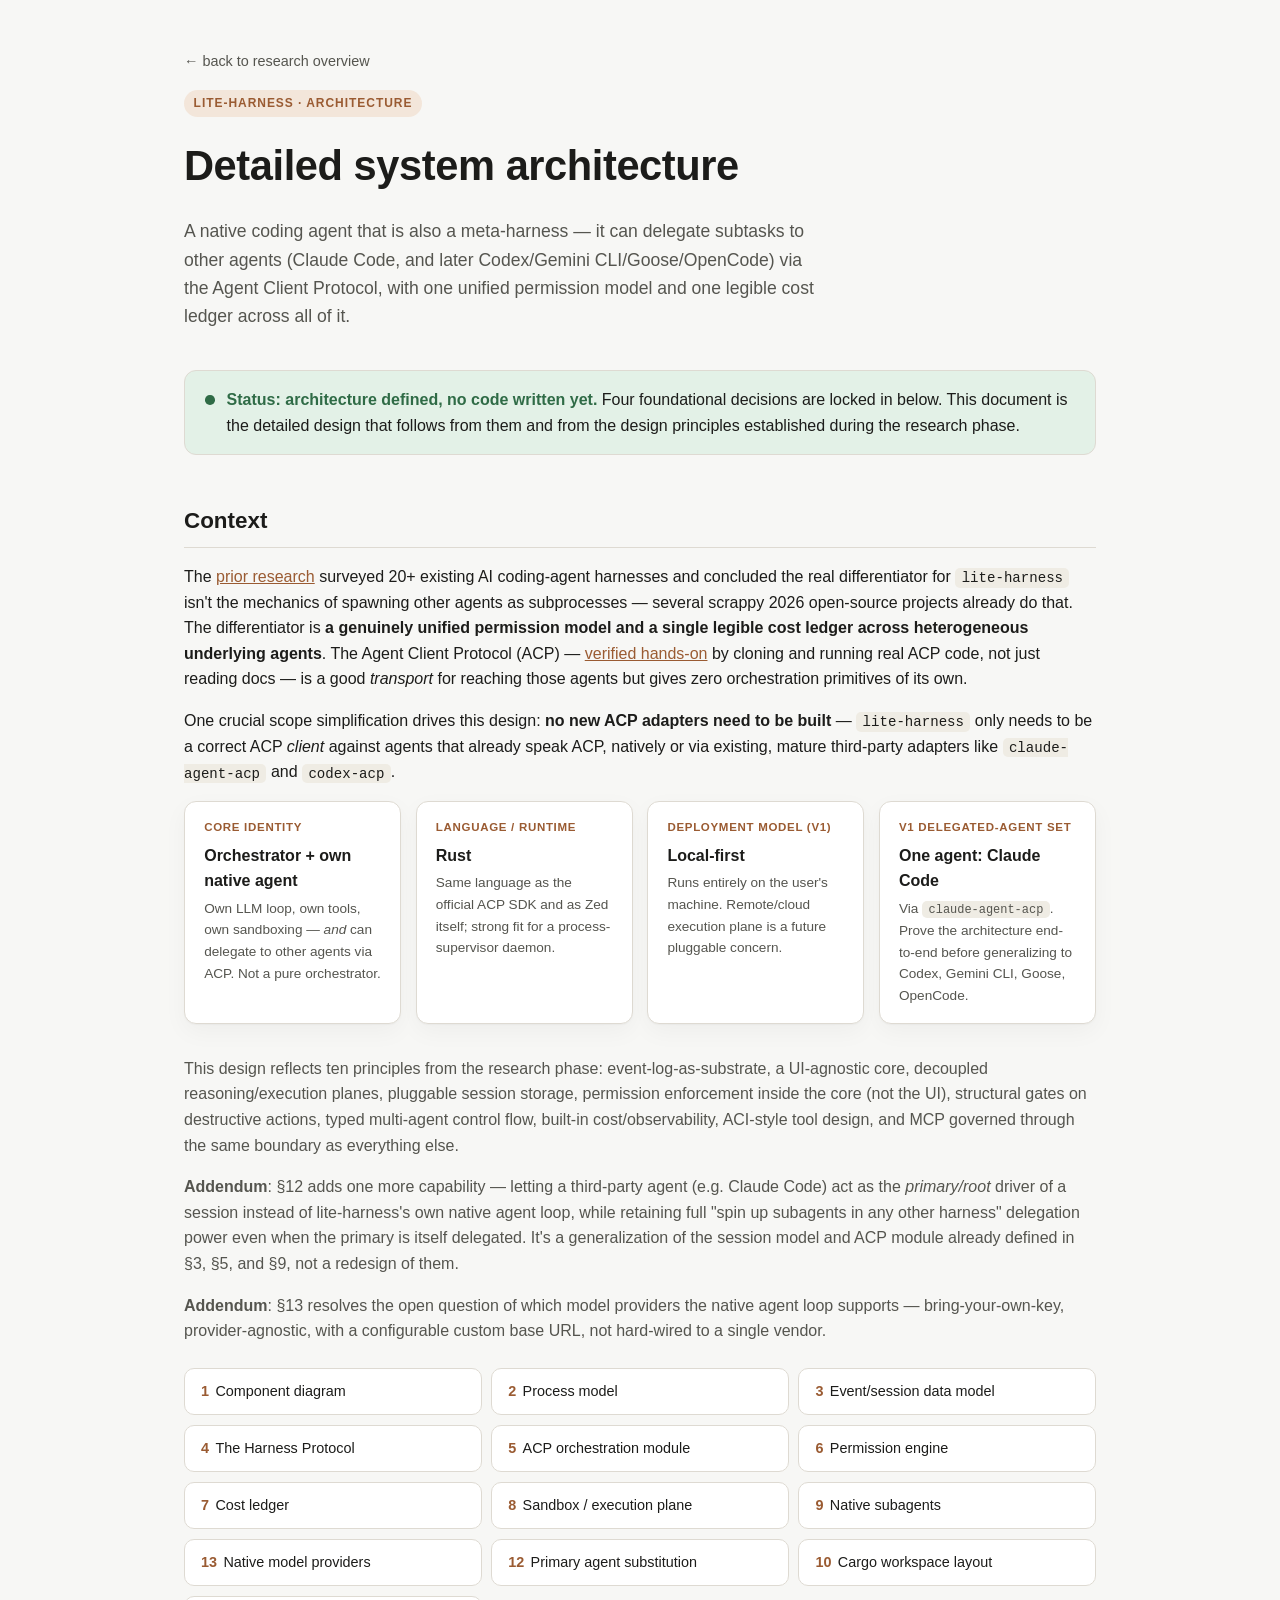
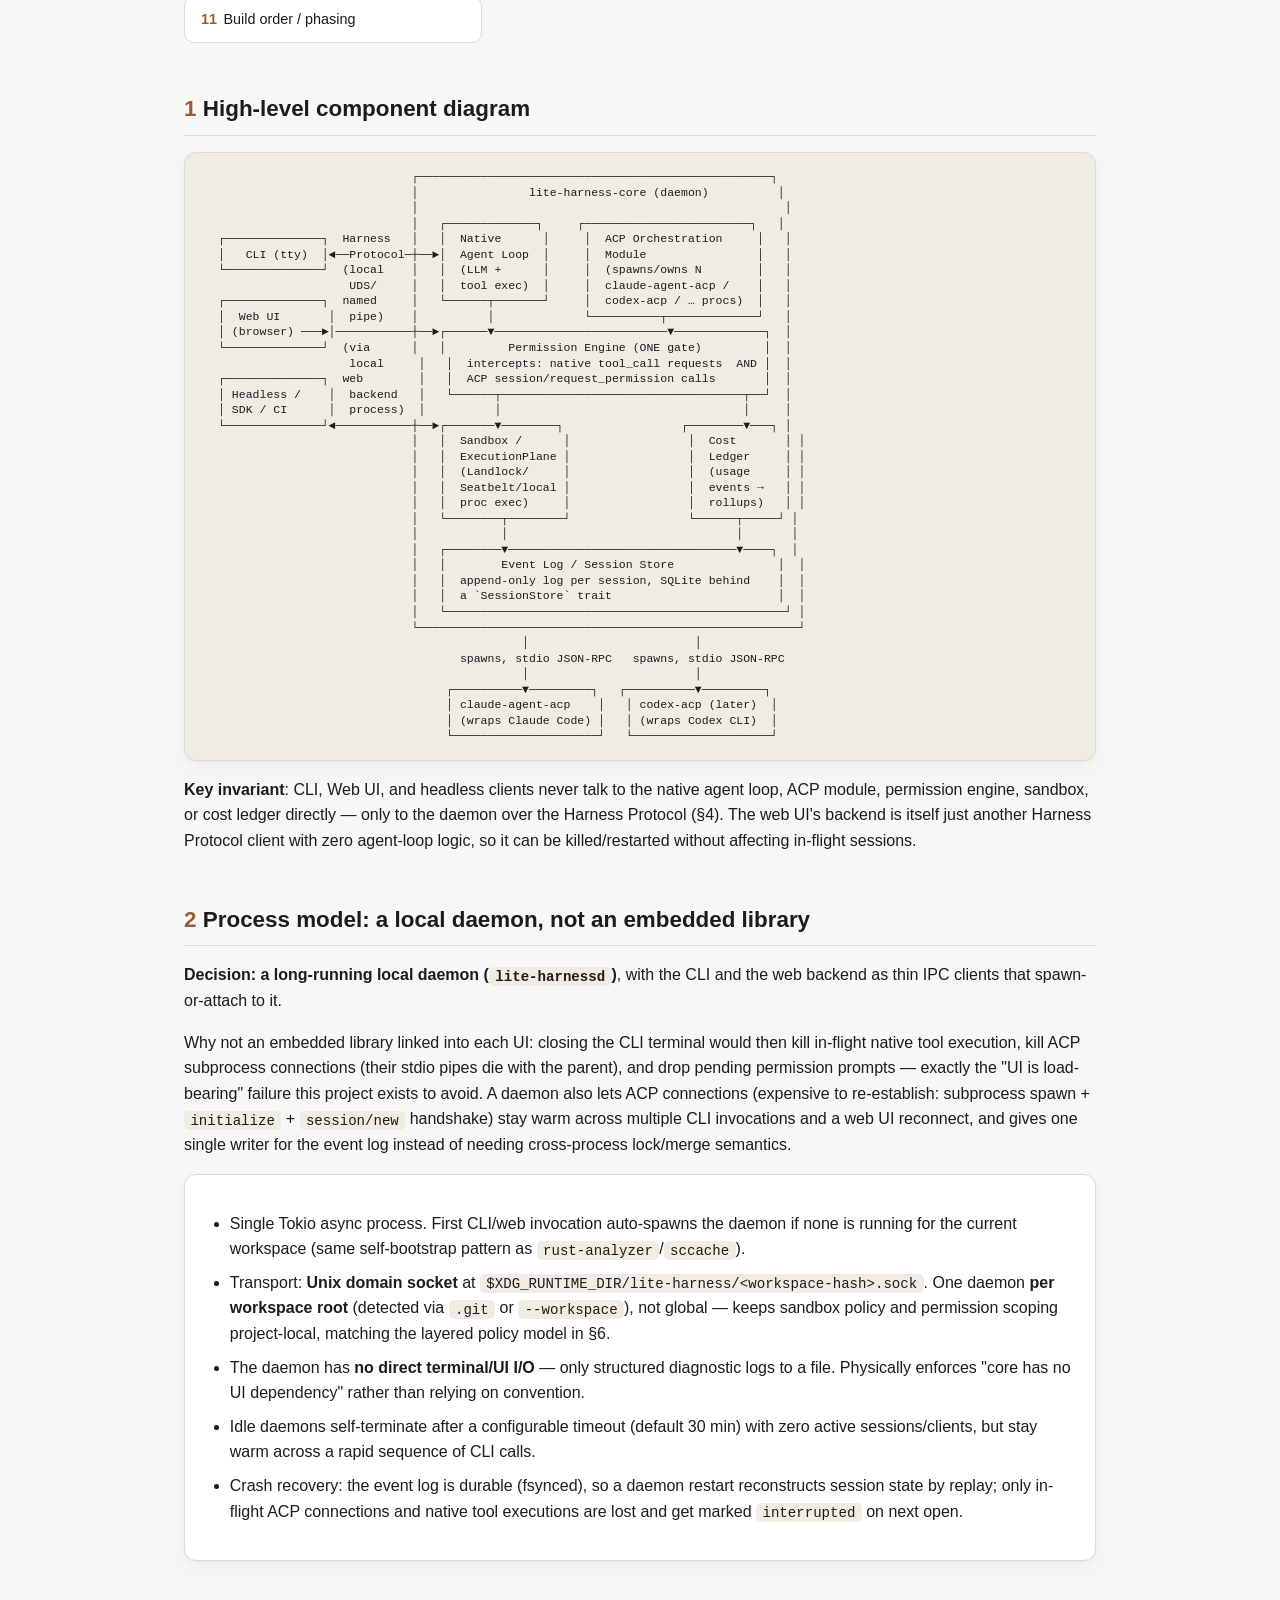
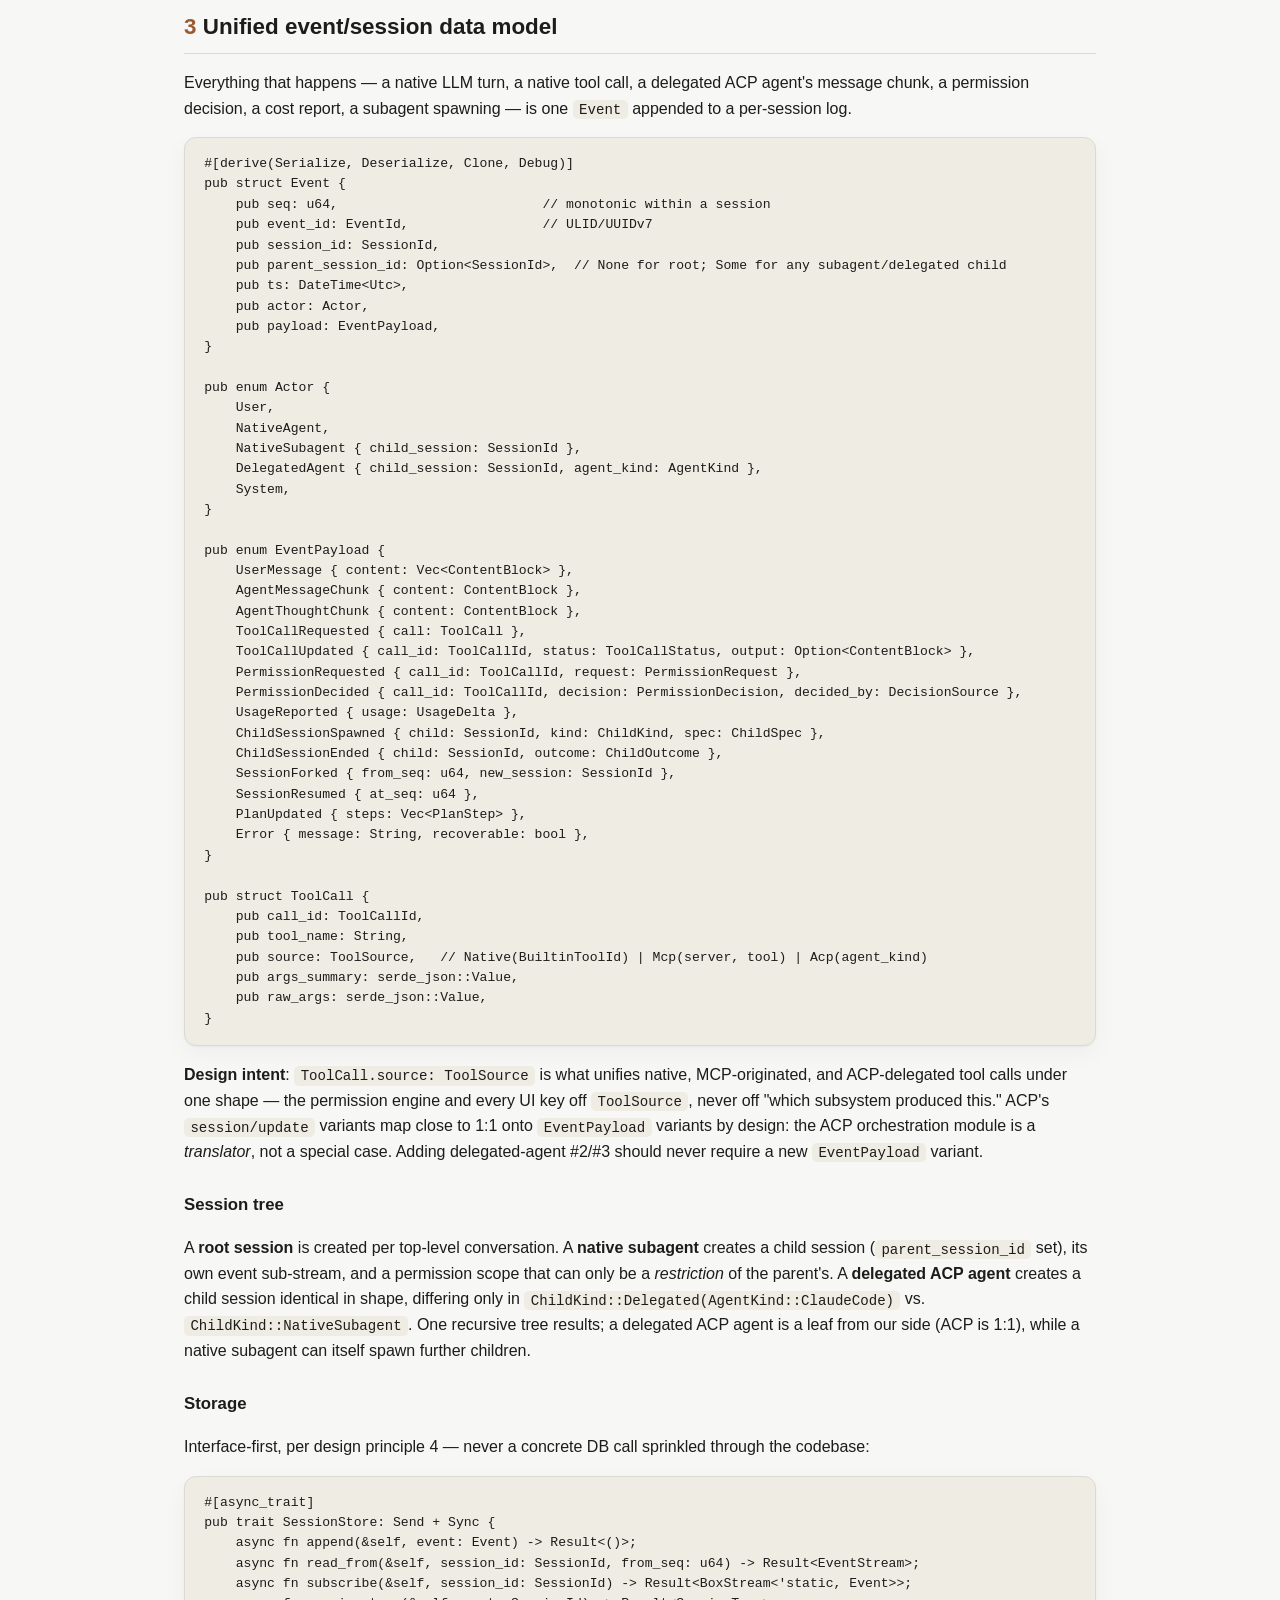
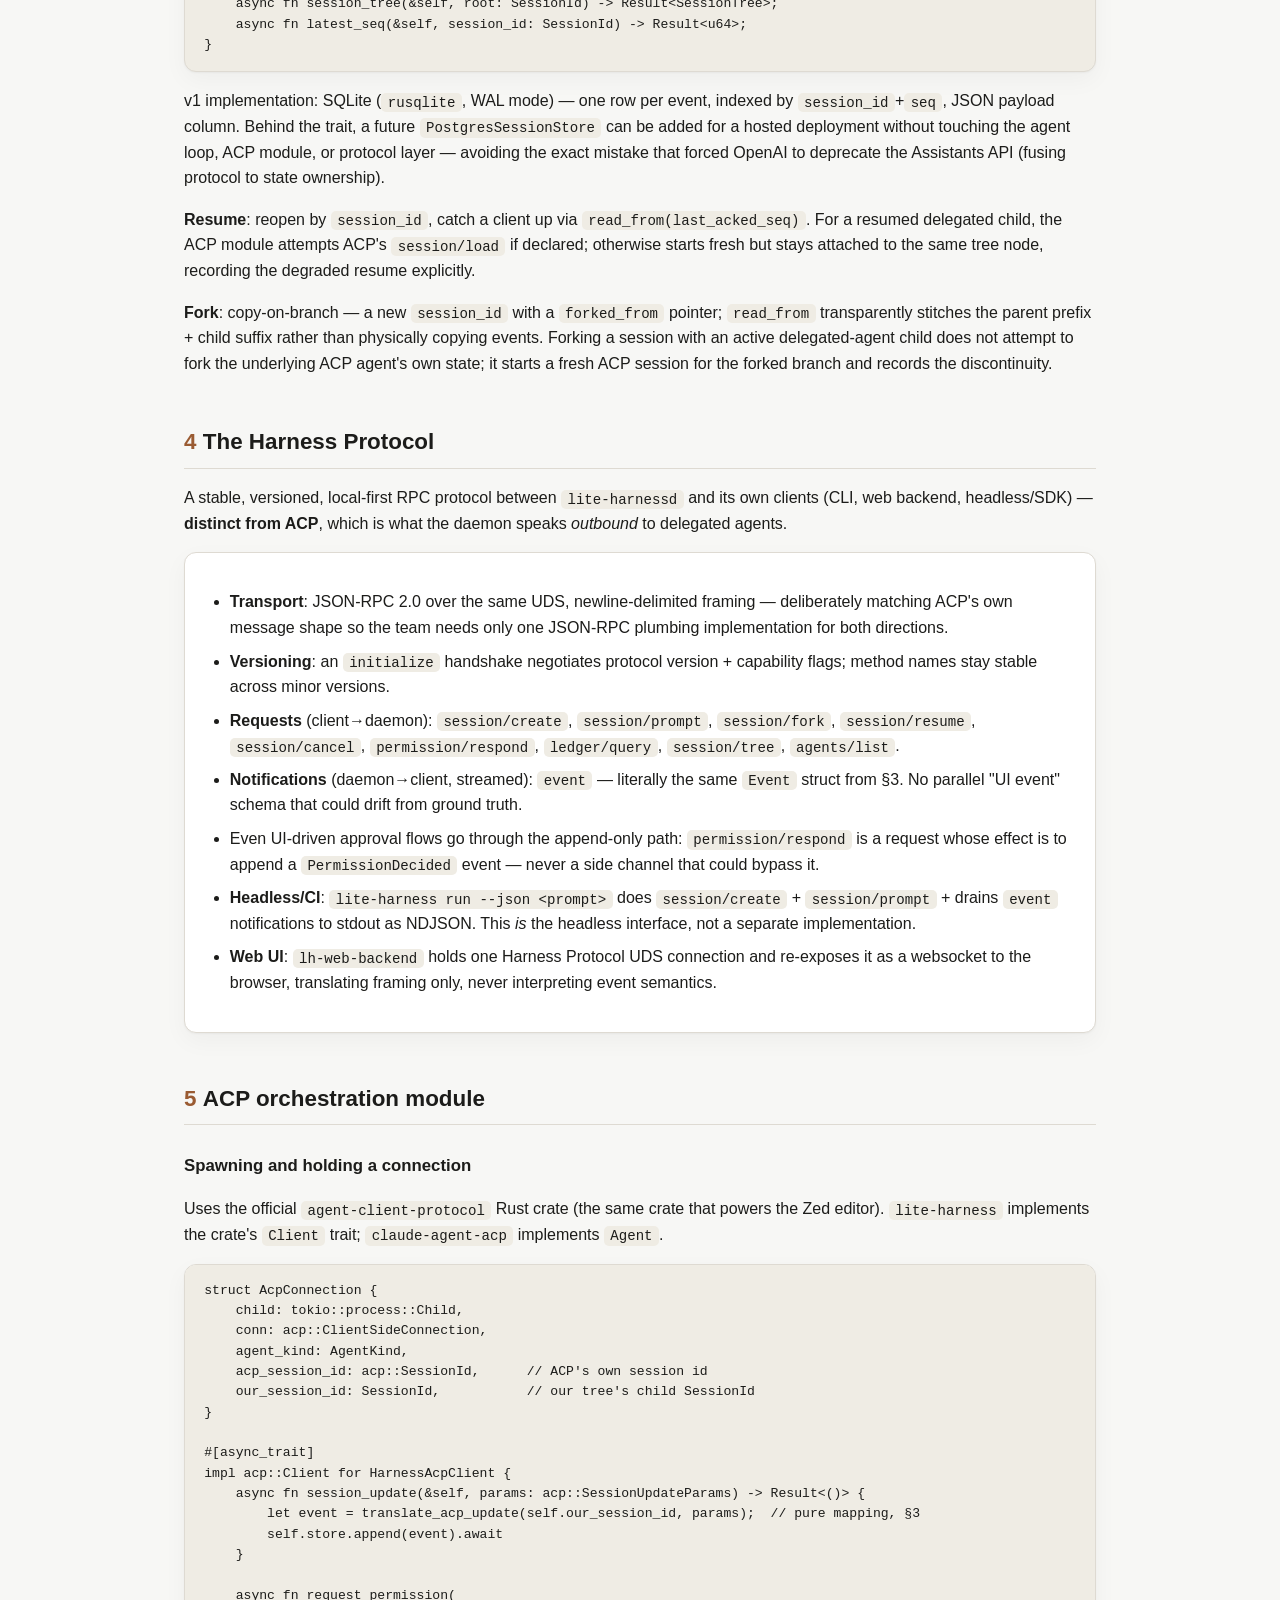
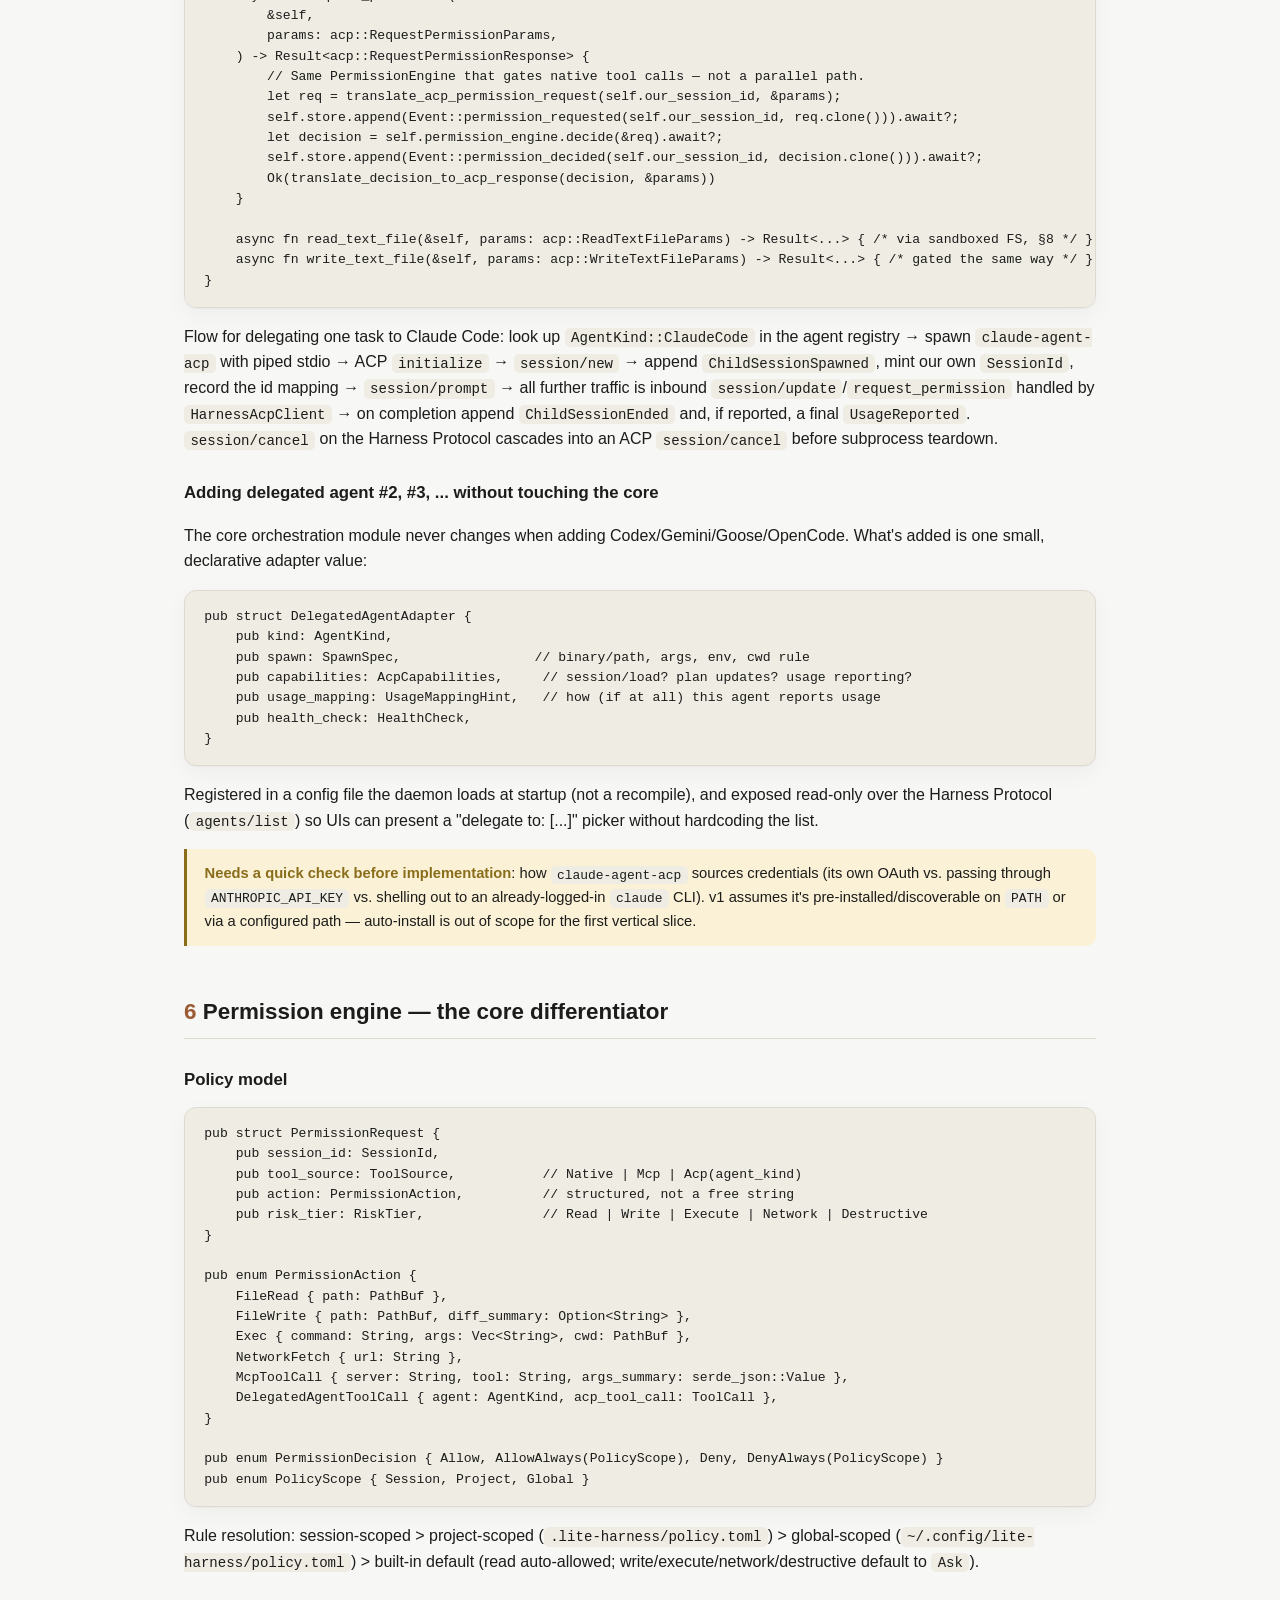
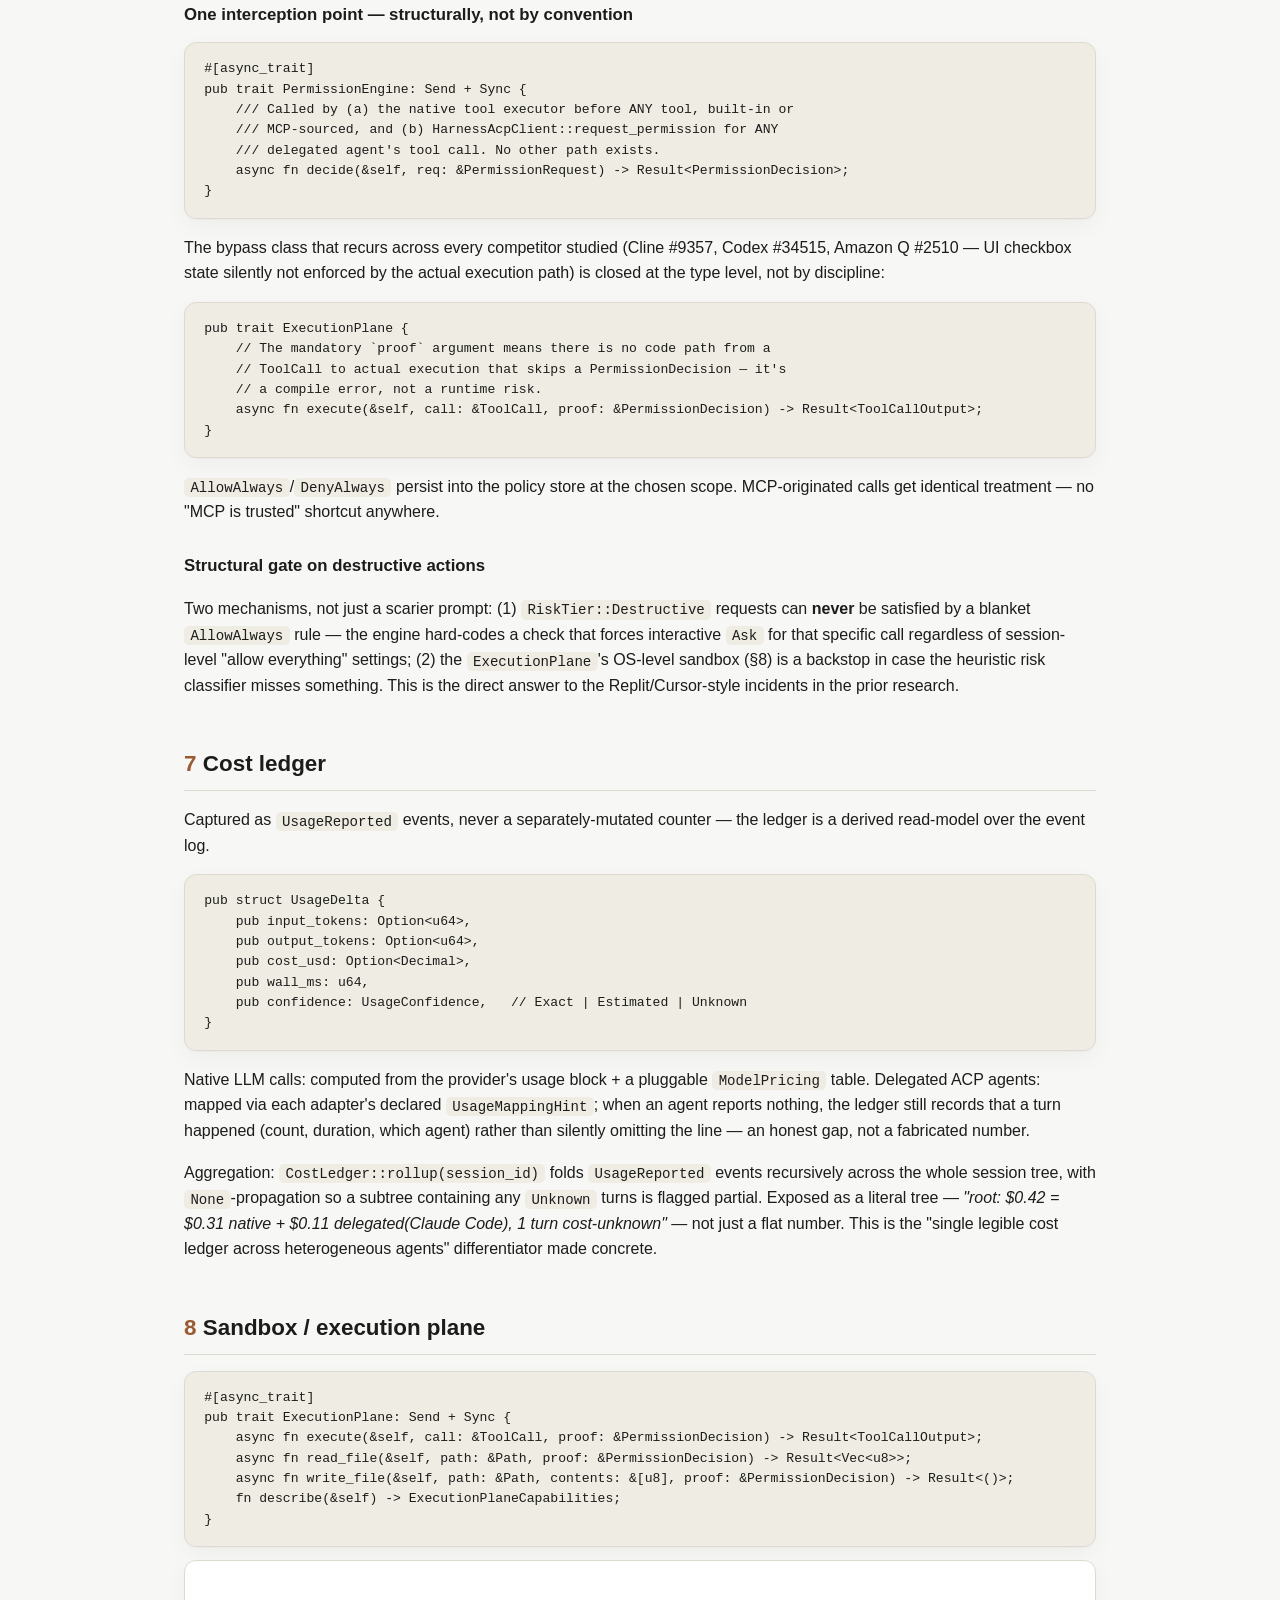
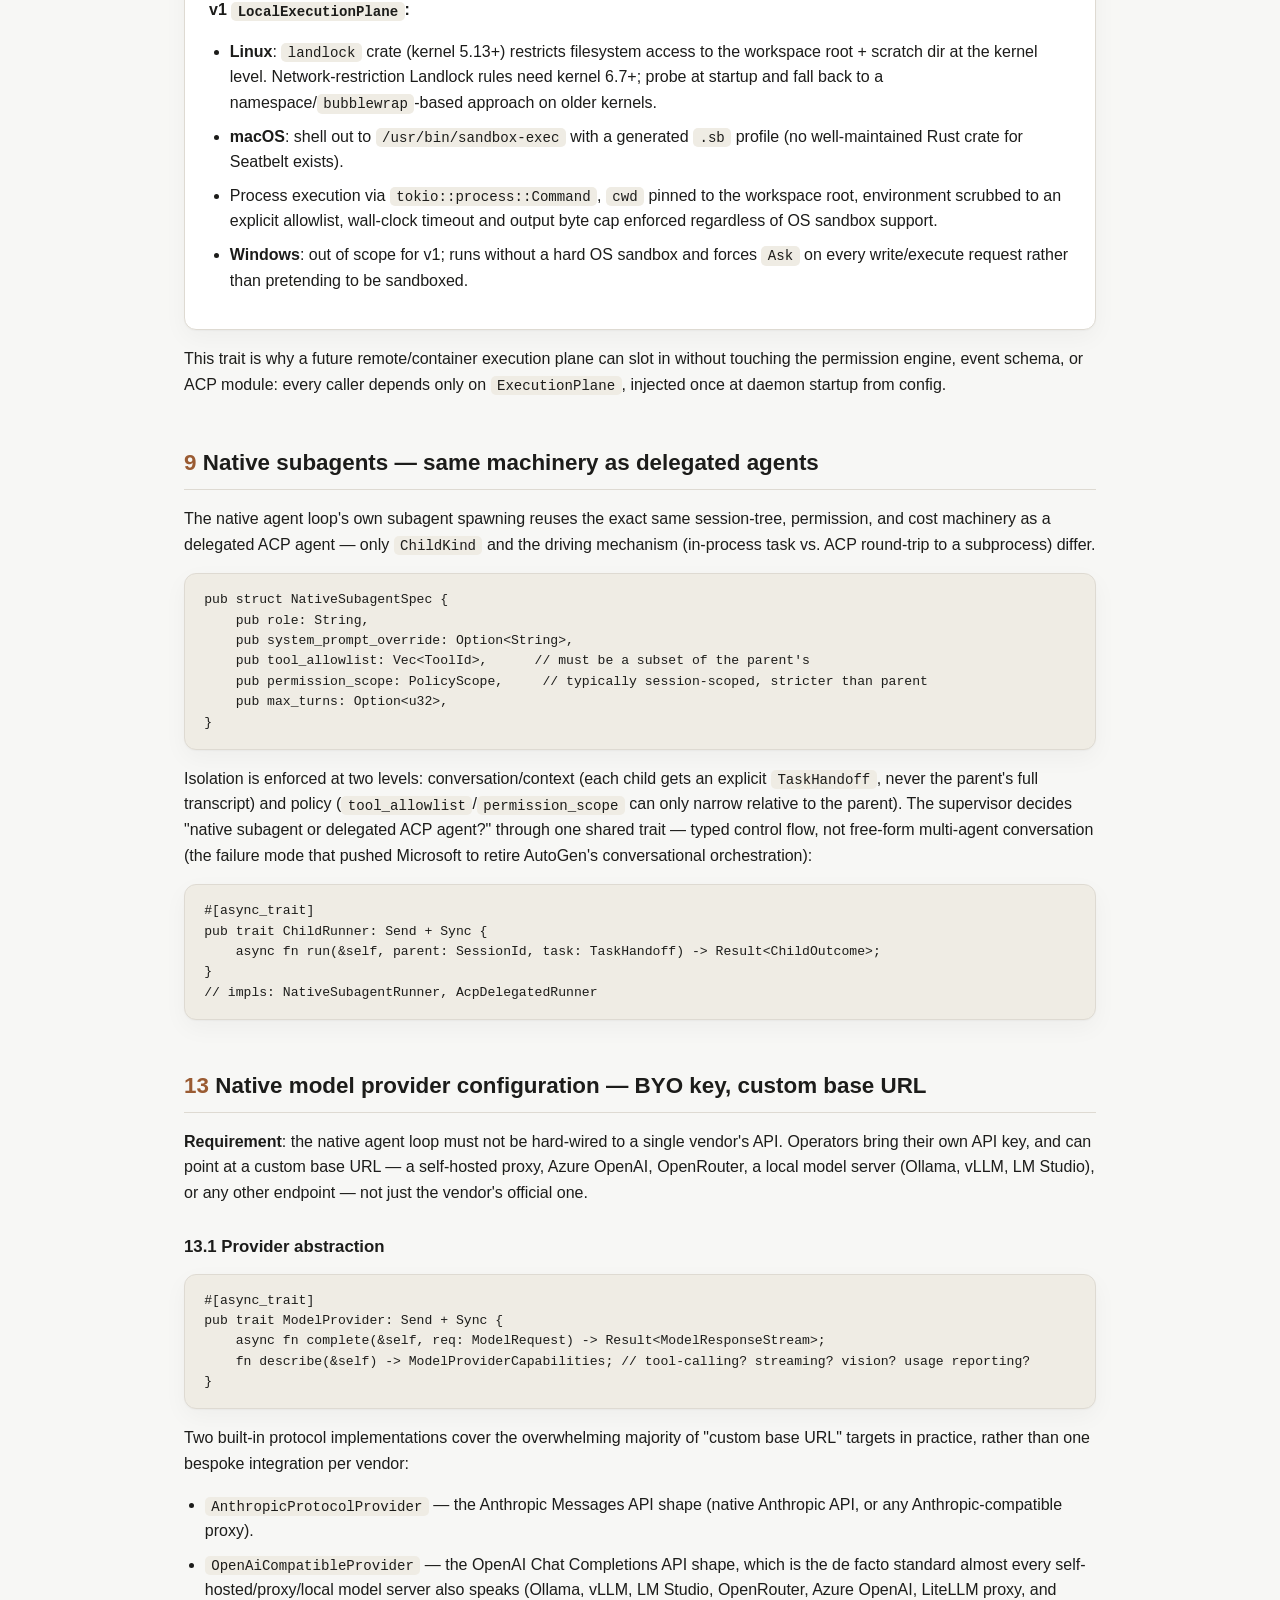
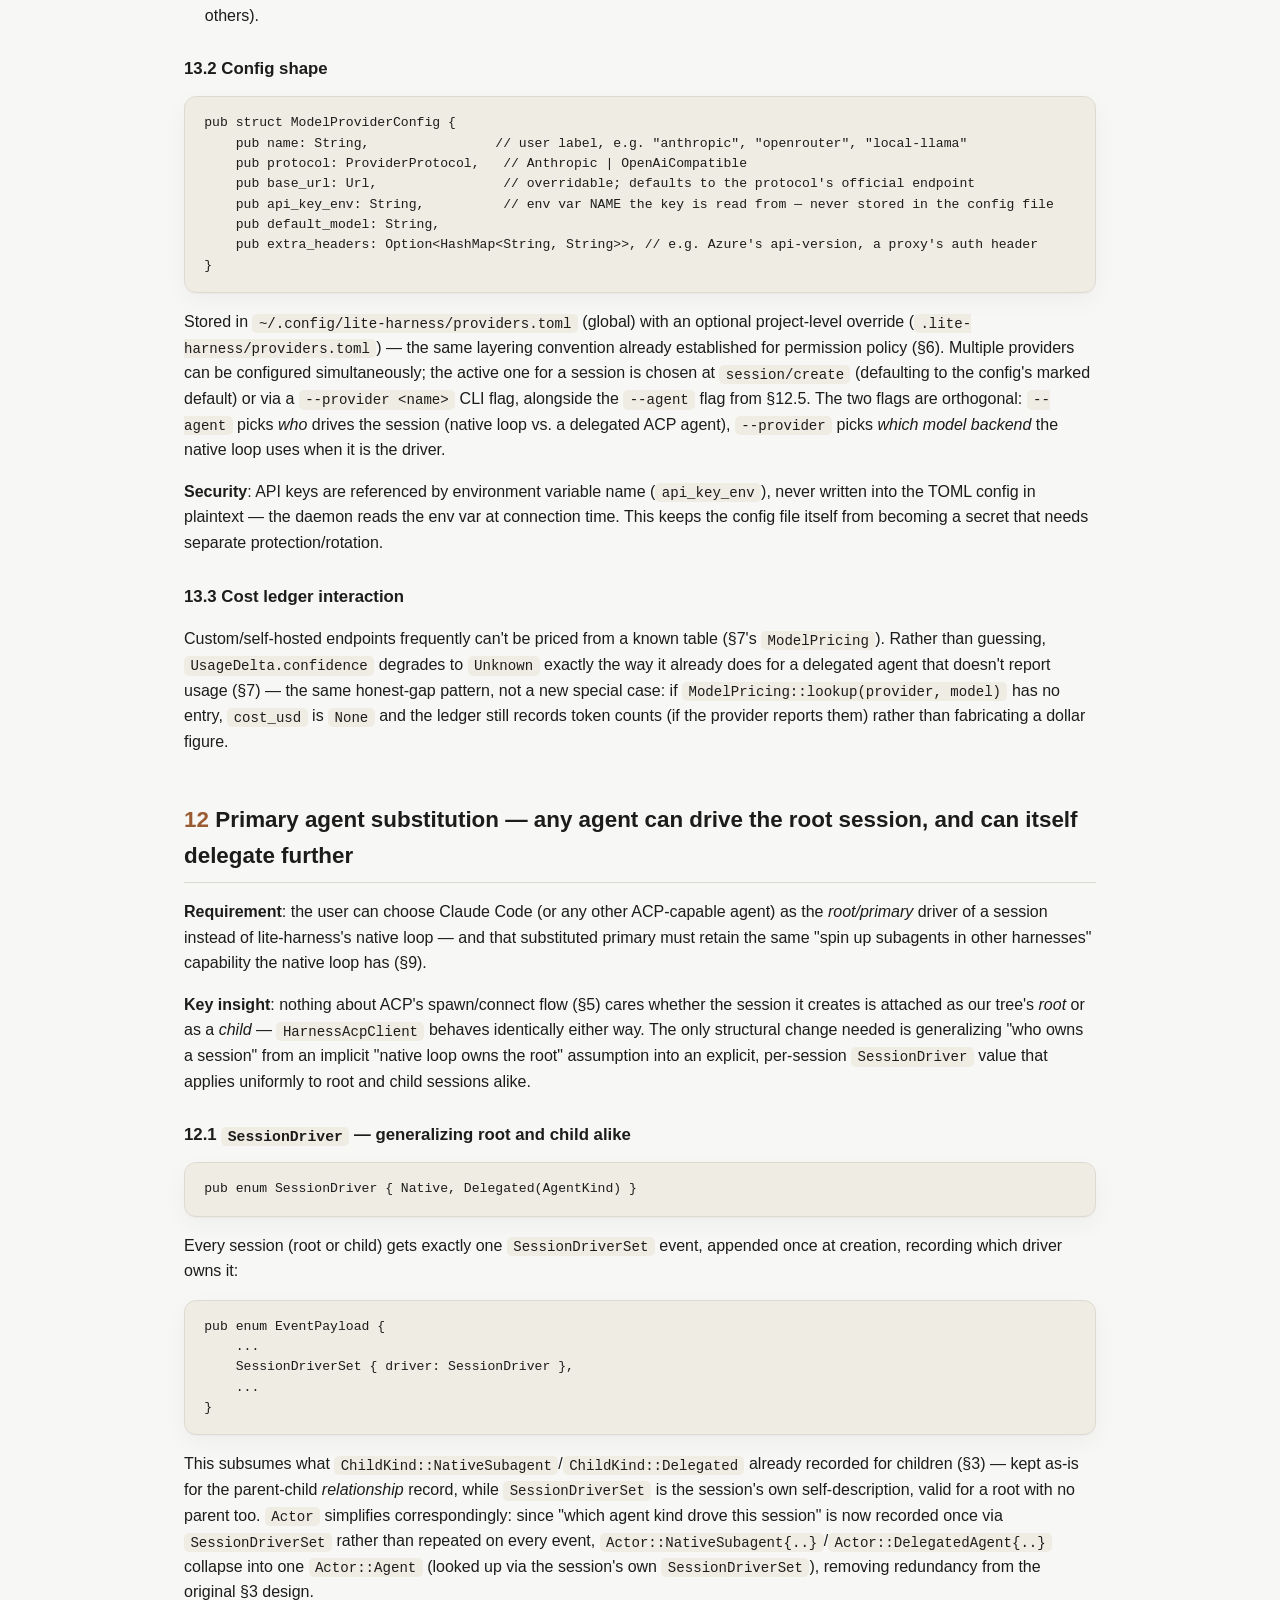
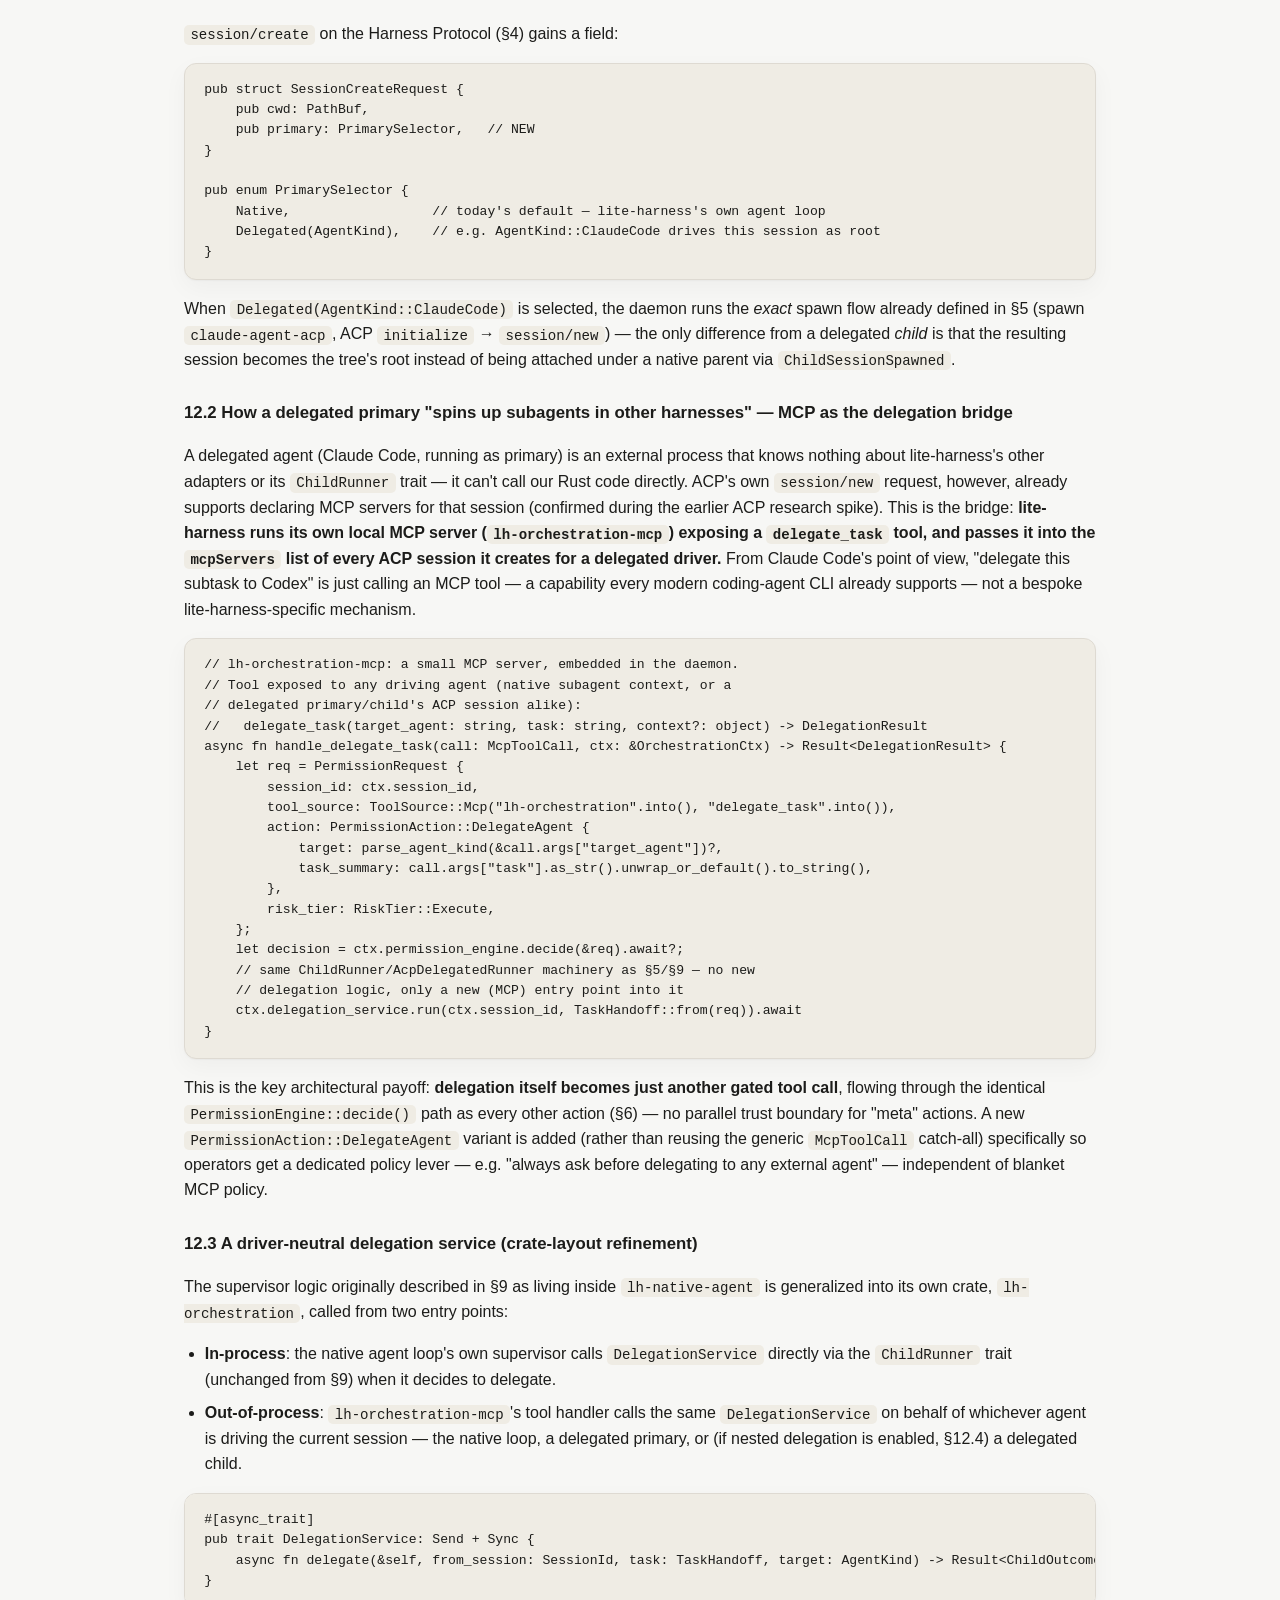
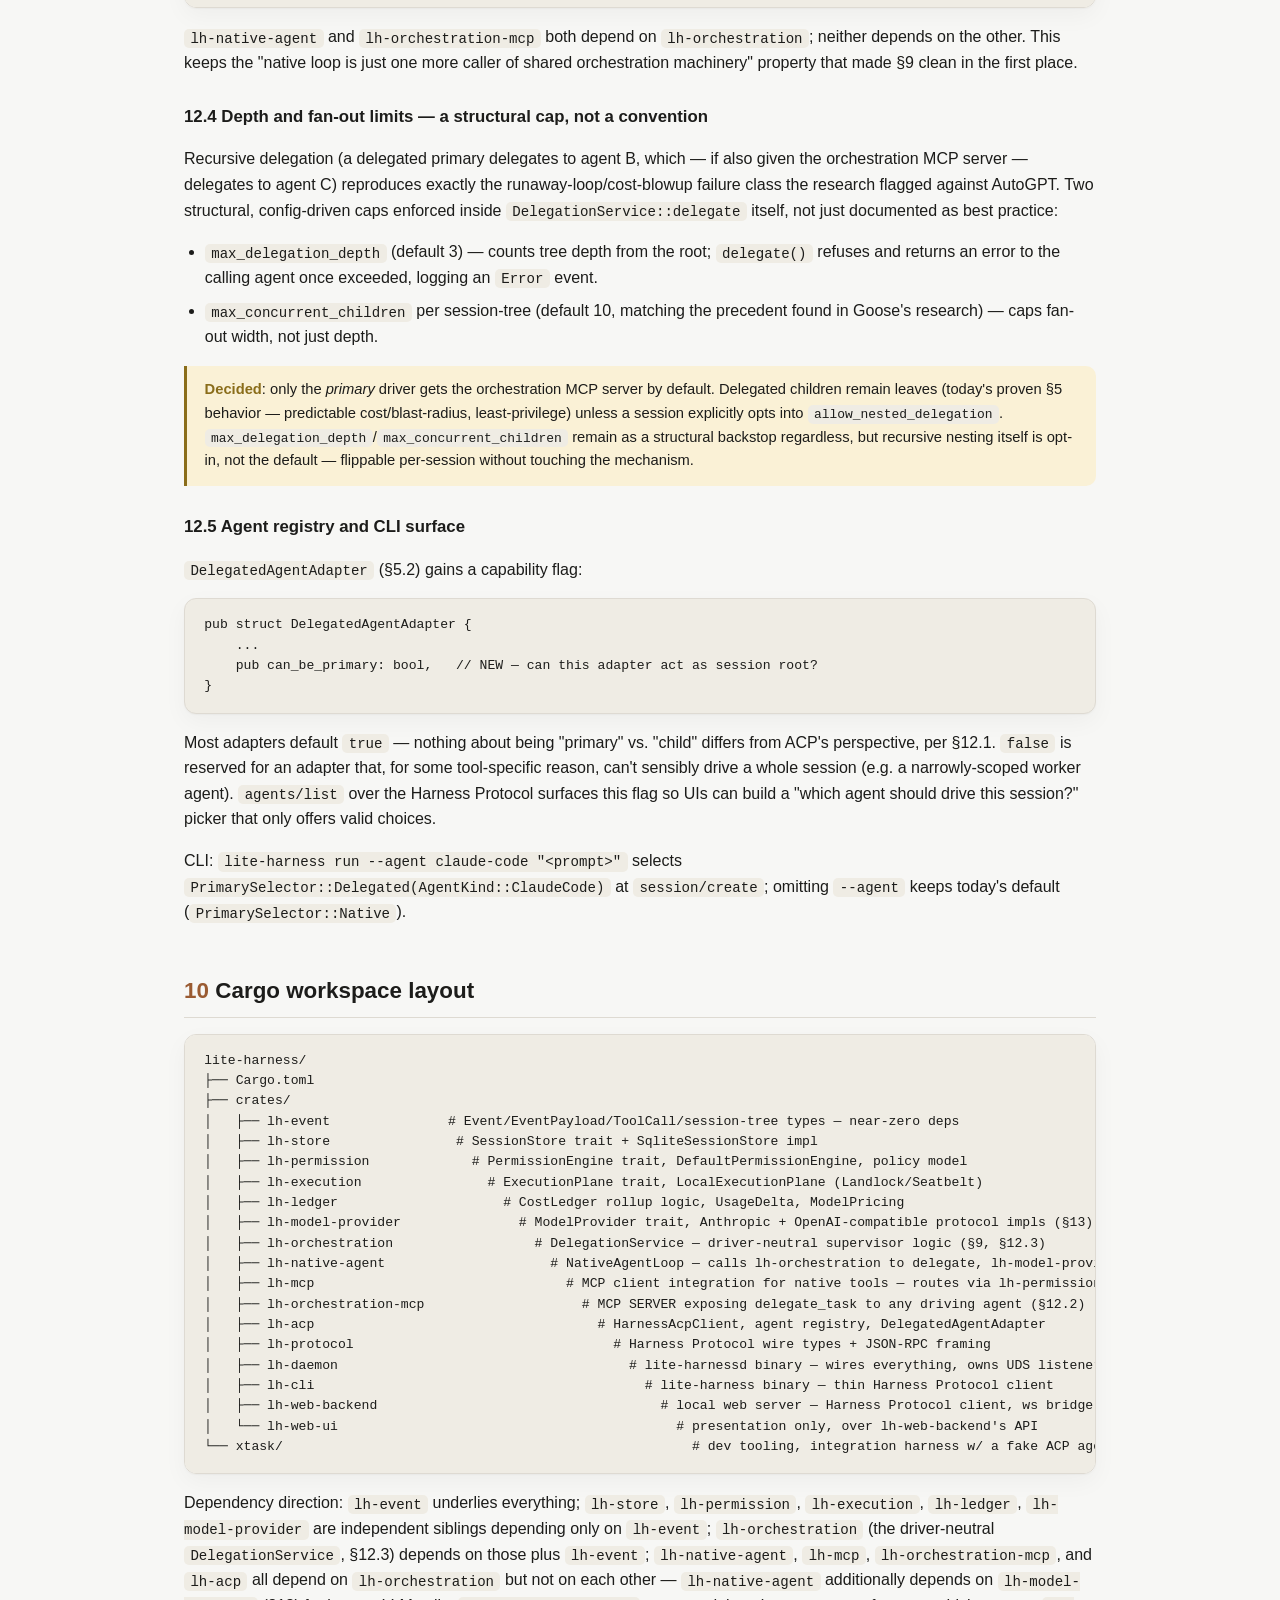
==== commit f6abd8a6: "Resolve two remaining judgment calls: phase order and nested delegation - Build-phasing order: confi" ====
--- a/docs/architecture/index.html
+++ b/docs/architecture/index.html
@@ -701,7 +701,7 @@
       <li><code>max_delegation_depth</code> (default 3) — counts tree depth from the root; <code>delegate()</code> refuses and returns an error to the calling agent once exceeded, logging an <code>Error</code> event.</li>
       <li><code>max_concurrent_children</code> per session-tree (default 10, matching the precedent found in Goose's research) — caps fan-out width, not just depth.</li>
     </ul>
-    <div class="judgment"><strong>Judgment call, flagged for review</strong>: whether every delegated agent gets the orchestration MCP server by default (full recursive nesting, matching "spin up subagents in any other harness" as literally as possible) or only the <em>primary</em> gets it by default, with children remaining leaves unless a session explicitly opts into <code>allow_nested_delegation</code>. Recommendation: default children to leaves (today's proven §5 behavior — predictable cost/blast-radius) and require explicit opt-in for deeper nesting — a product/safety call, not a technical constraint, flippable by changing one default without touching the mechanism.</div>
+    <div class="judgment"><strong>Decided</strong>: only the <em>primary</em> driver gets the orchestration MCP server by default. Delegated children remain leaves (today's proven §5 behavior — predictable cost/blast-radius, least-privilege) unless a session explicitly opts into <code>allow_nested_delegation</code>. <code>max_delegation_depth</code>/<code>max_concurrent_children</code> remain as a structural backstop regardless, but recursive nesting itself is opt-in, not the default — flippable per-session without touching the mechanism.</div>
 
     <h3>12.5 Agent registry and CLI surface</h3>
     <p><code>DelegatedAgentAdapter</code> (§5.2) gains a capability flag:</p>
@@ -750,7 +750,7 @@
       <li><strong>Web UI</strong> — <code>lh-web-backend</code> as a pure protocol client, <code>lh-web-ui</code> as presentation only. Should be "just write a UI," not "extend the core."</li>
       <li><strong>Expand delegated-agent set</strong> (Codex via <code>codex-acp</code>, then Gemini CLI/Goose/OpenCode natively), MCP integration, remote/container execution plane, richer policy, Windows support — additive against the traits established in phases 1-4 and 6.</li>
     </ol>
-    <div class="judgment"><strong>Open judgment call, flagged for review</strong>: phase 4 (ACP) is placed before full native-agent polish and before native subagents, on the theory that proving cross-agent-type permission/cost unification early — while the surface area is small — reduces the riskiest unknown sooner. If the team judges native-agent maturity as the more urgent near-term risk, phases 3 and 4 can be swapped with no architectural change.</div>
+    <div class="judgment"><strong>Decided</strong>: phase 4 (ACP) stays before native subagents (phase 5), on the theory that proving cross-agent-type permission/cost unification early — while the surface area is small — reduces the riskiest unknown sooner, and native subagents are a simplification of the same <code>ChildRunner</code> foundation the ACP slice already has to build.</div>
   </section>
 
   <section>
